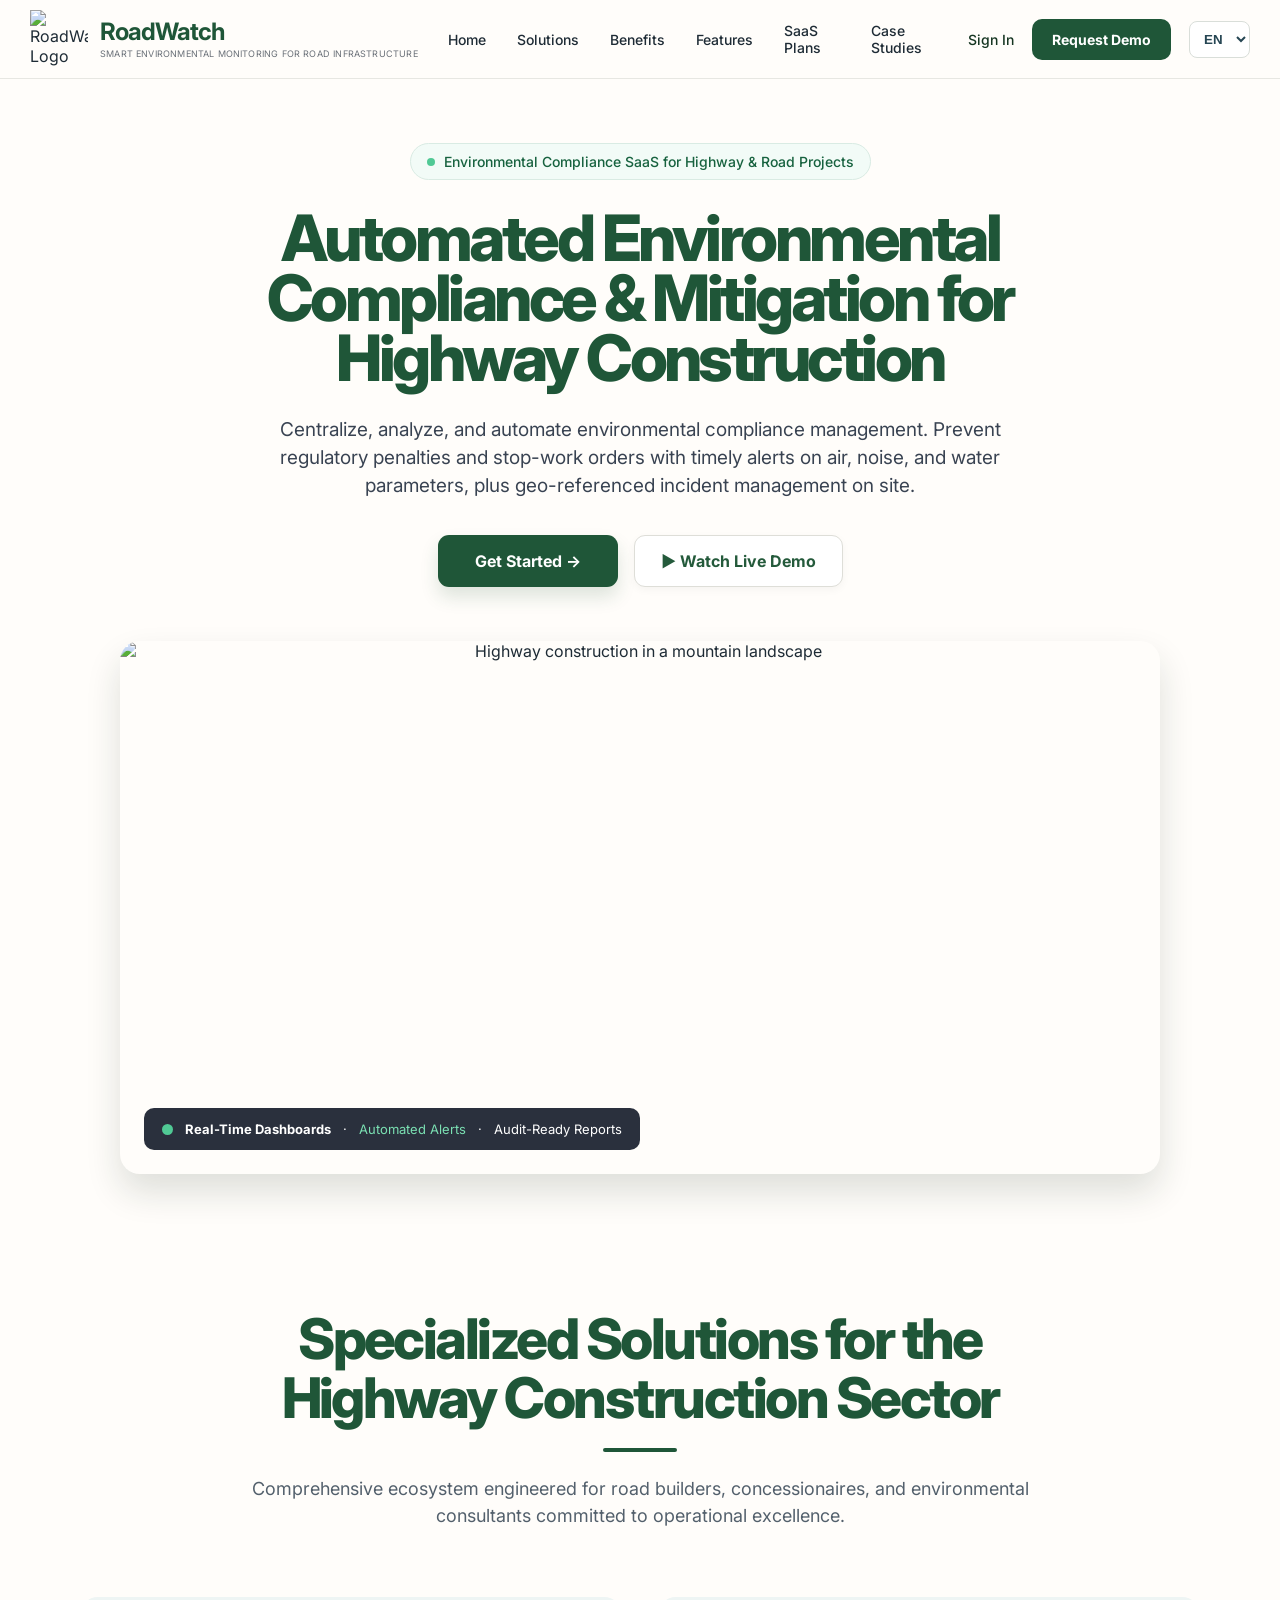
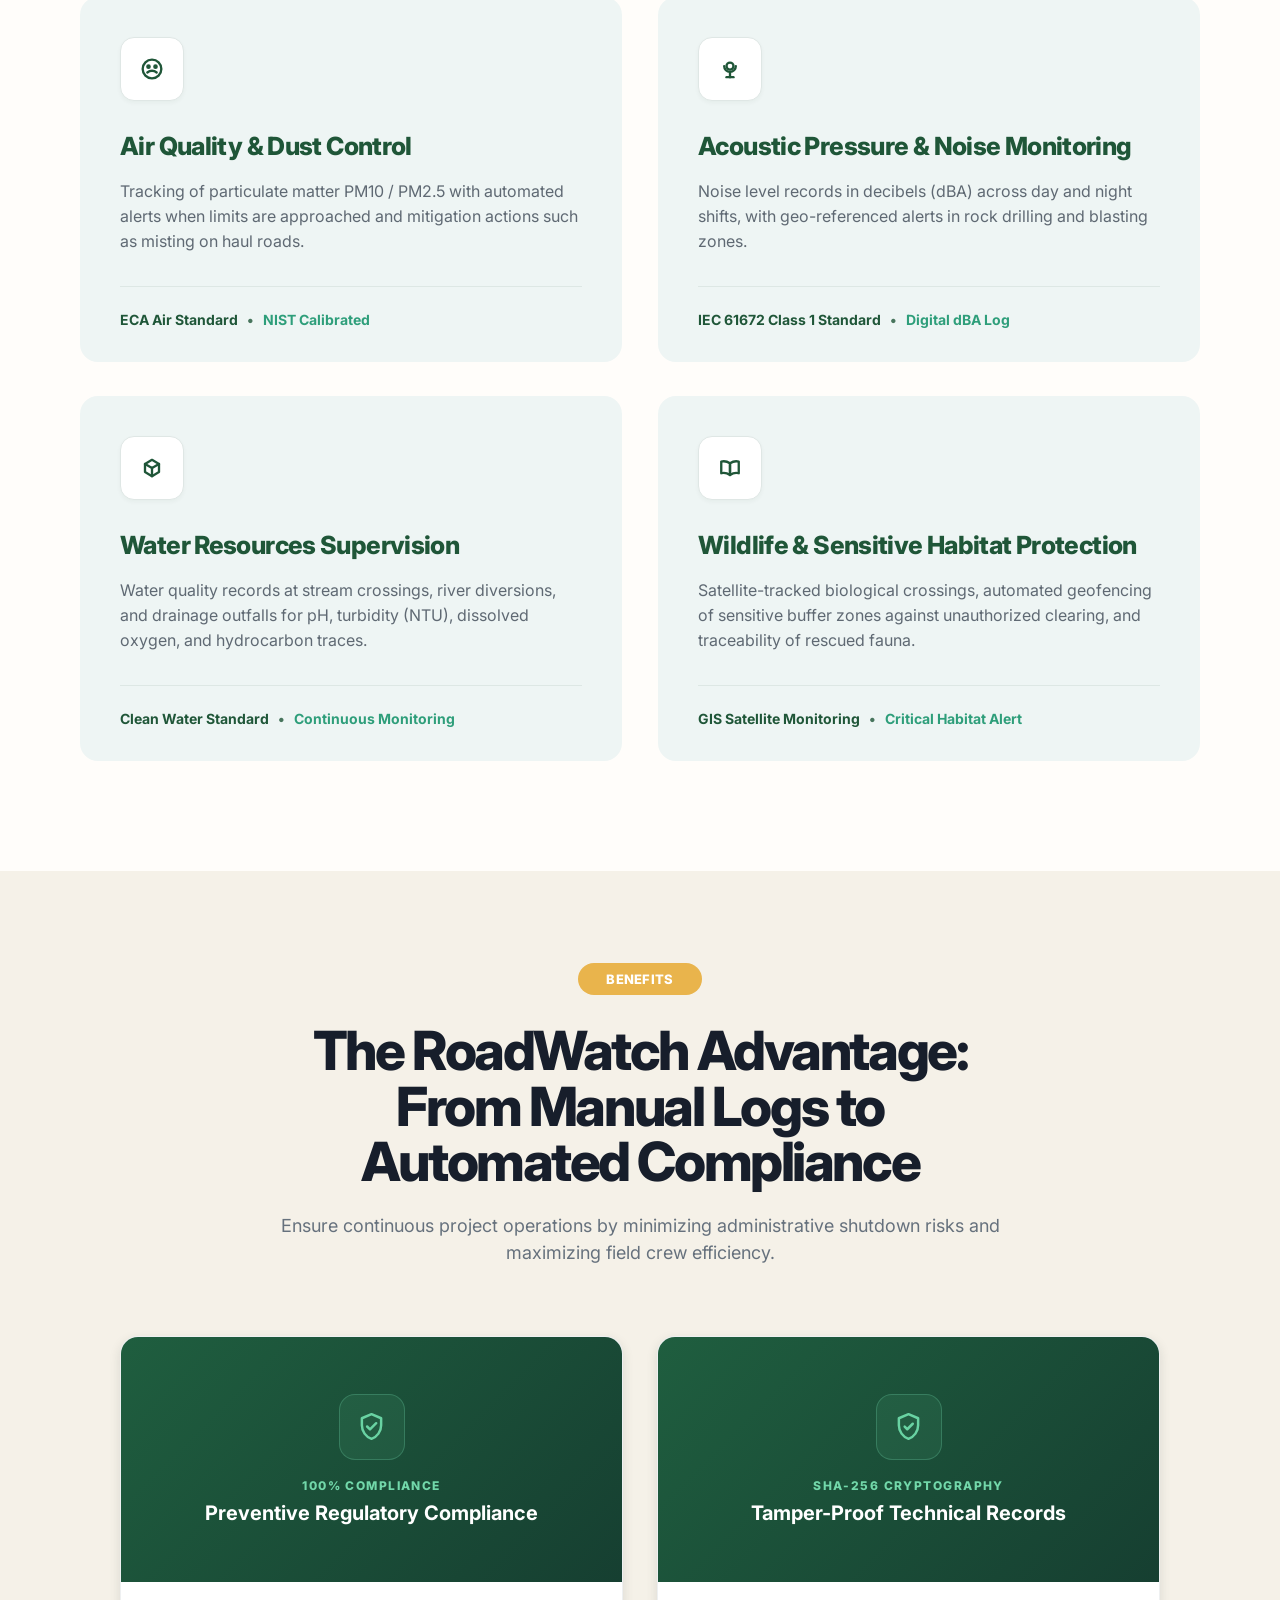
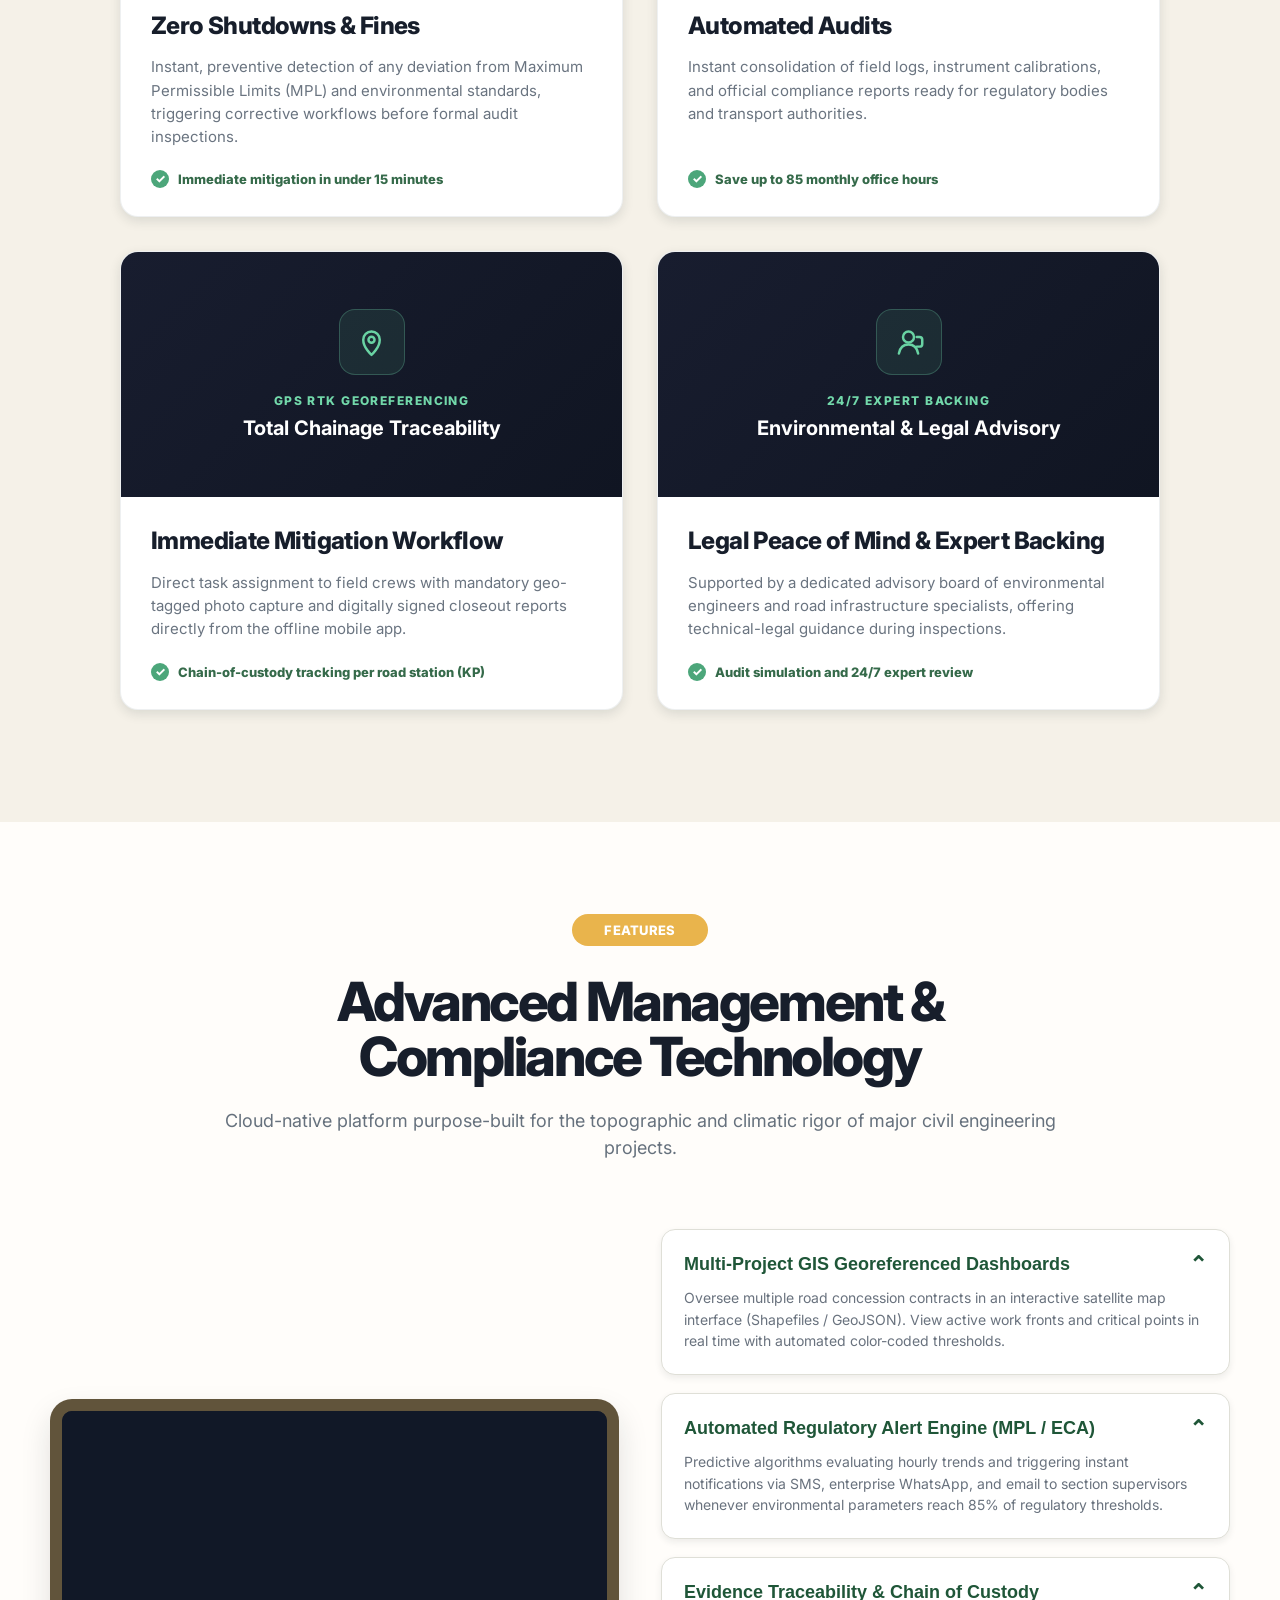
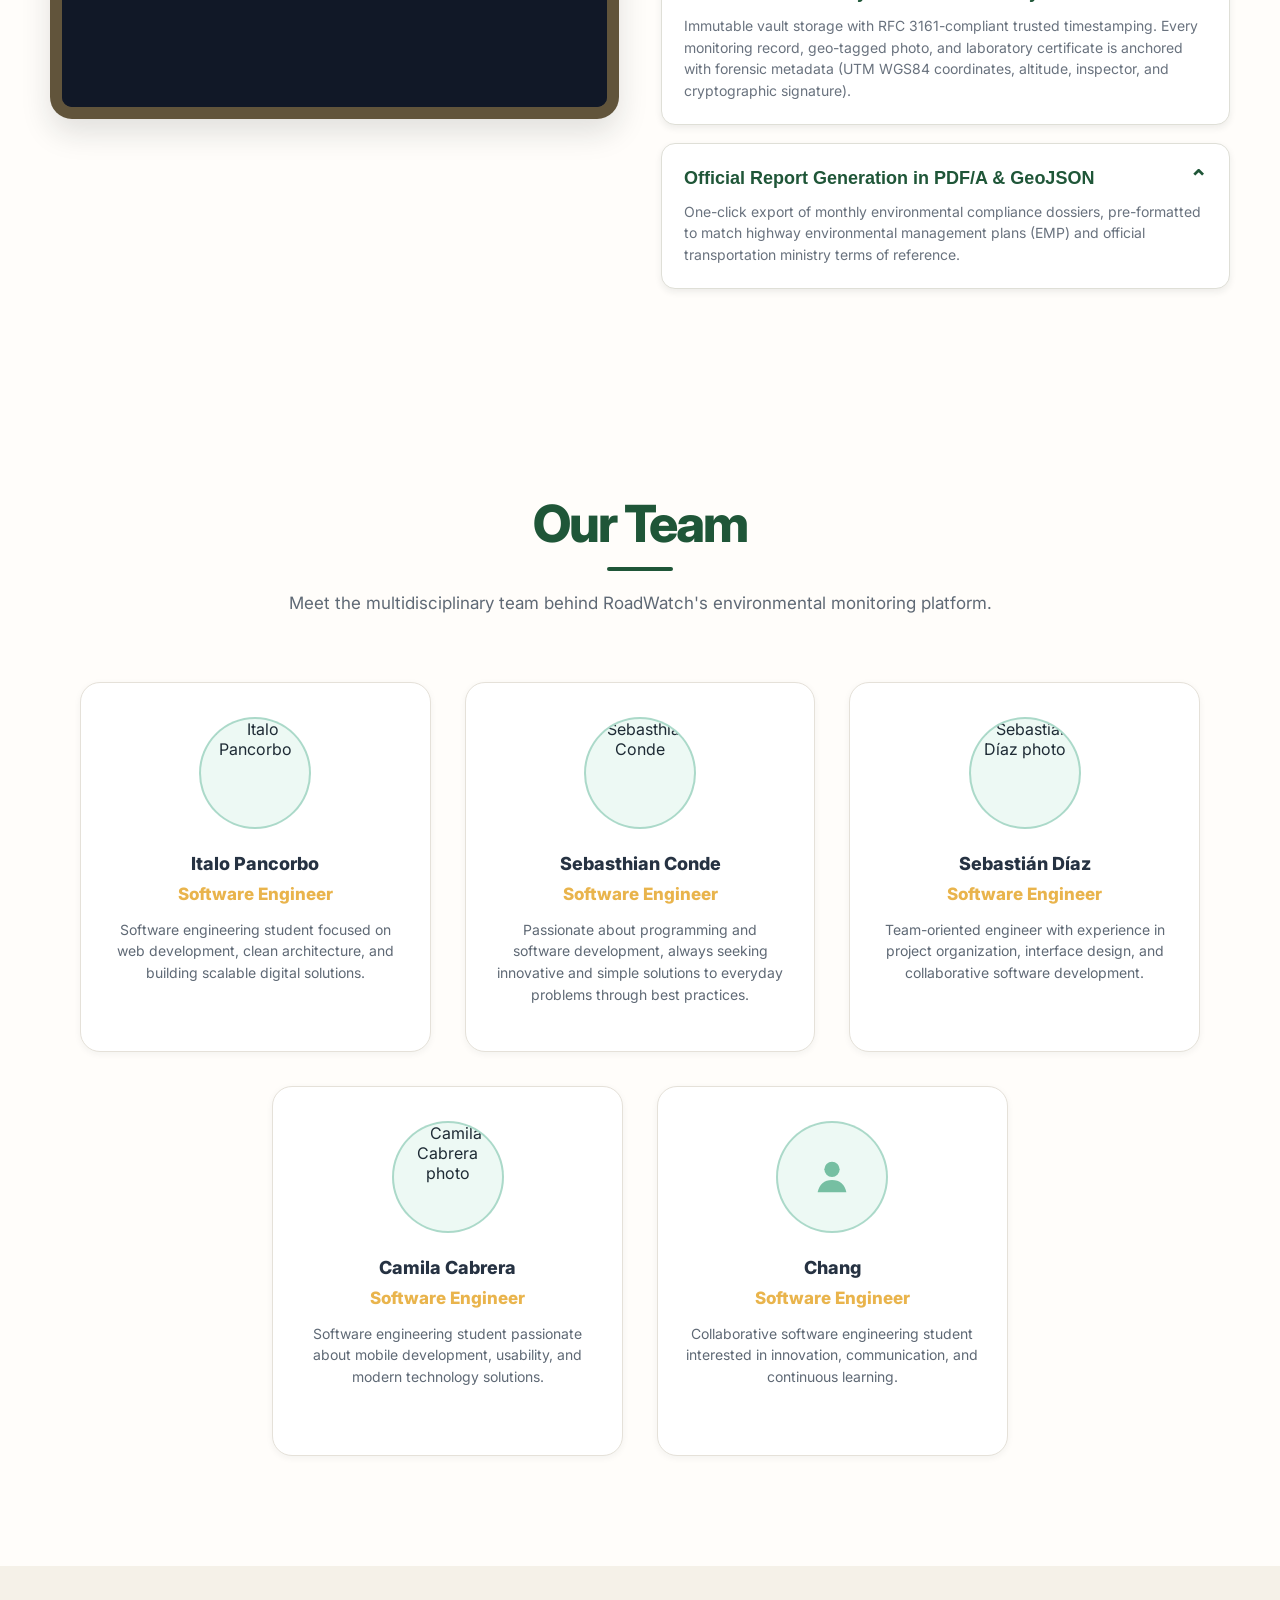
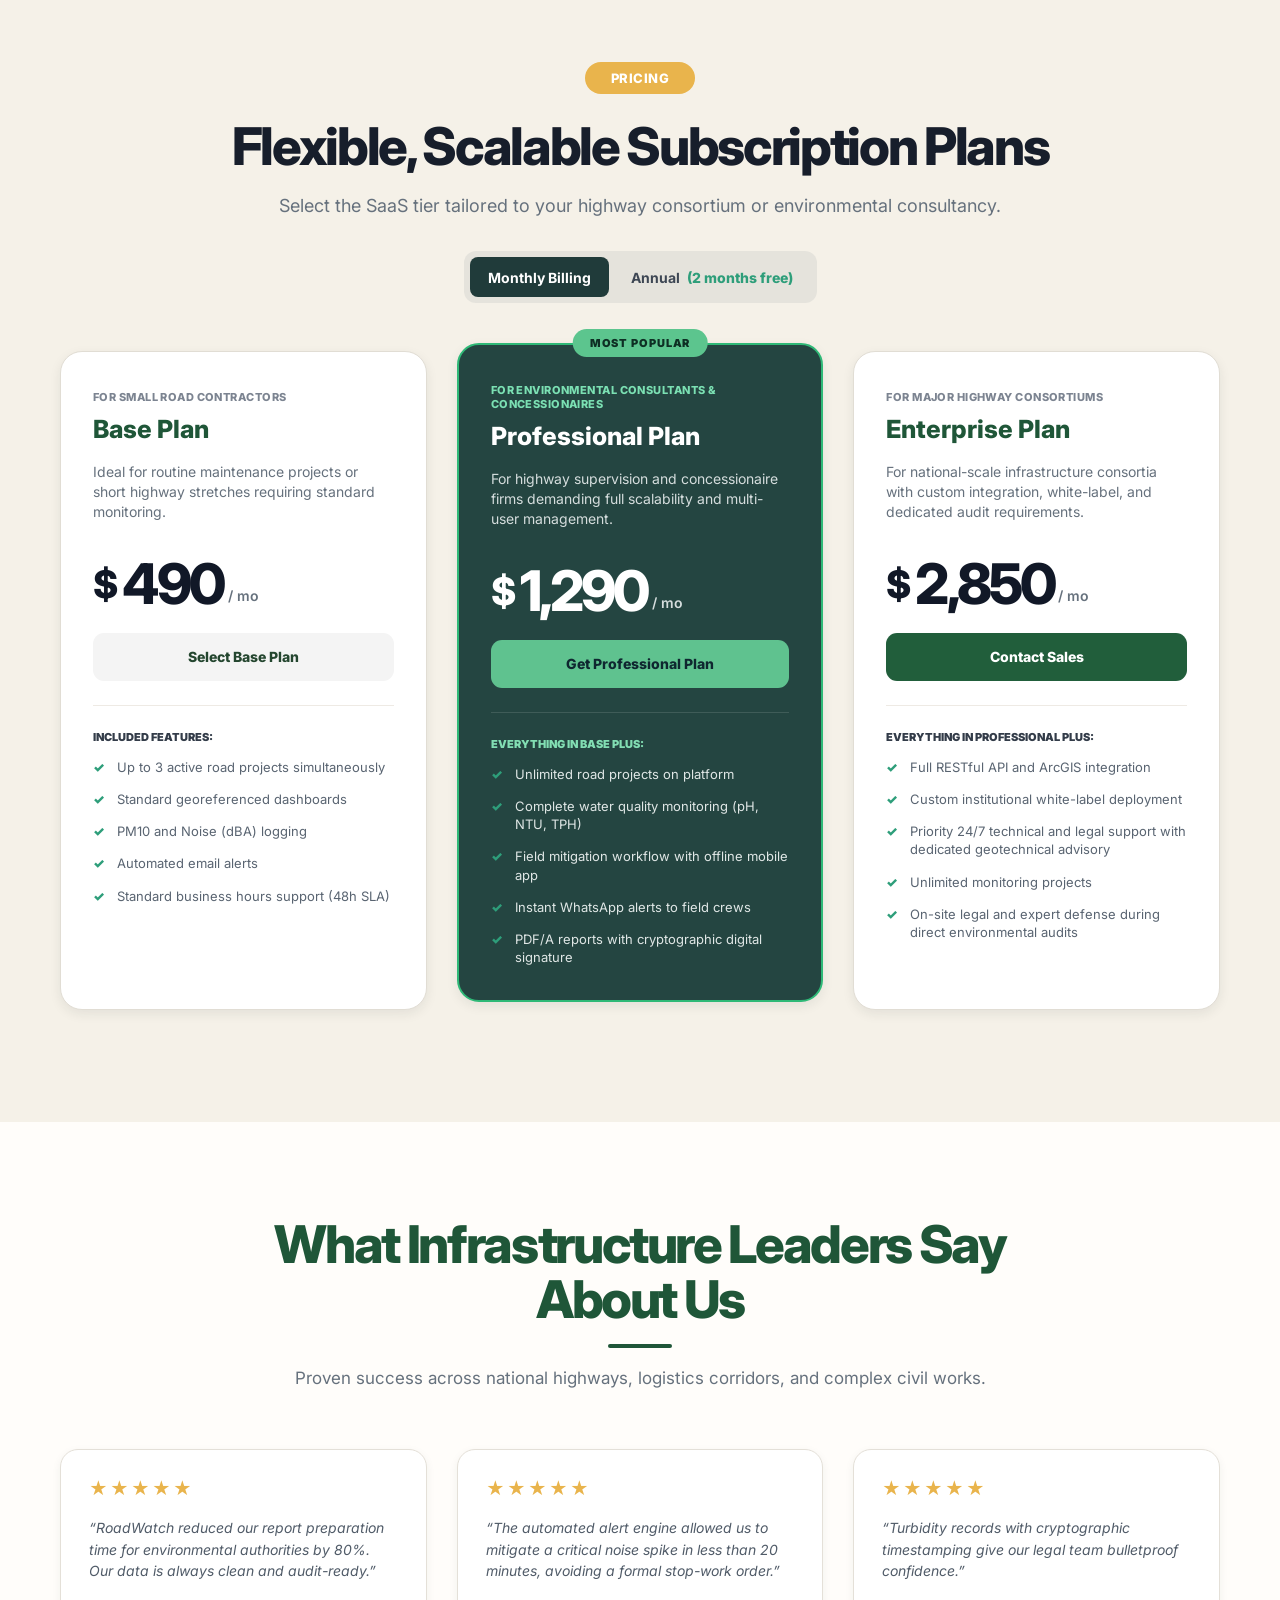
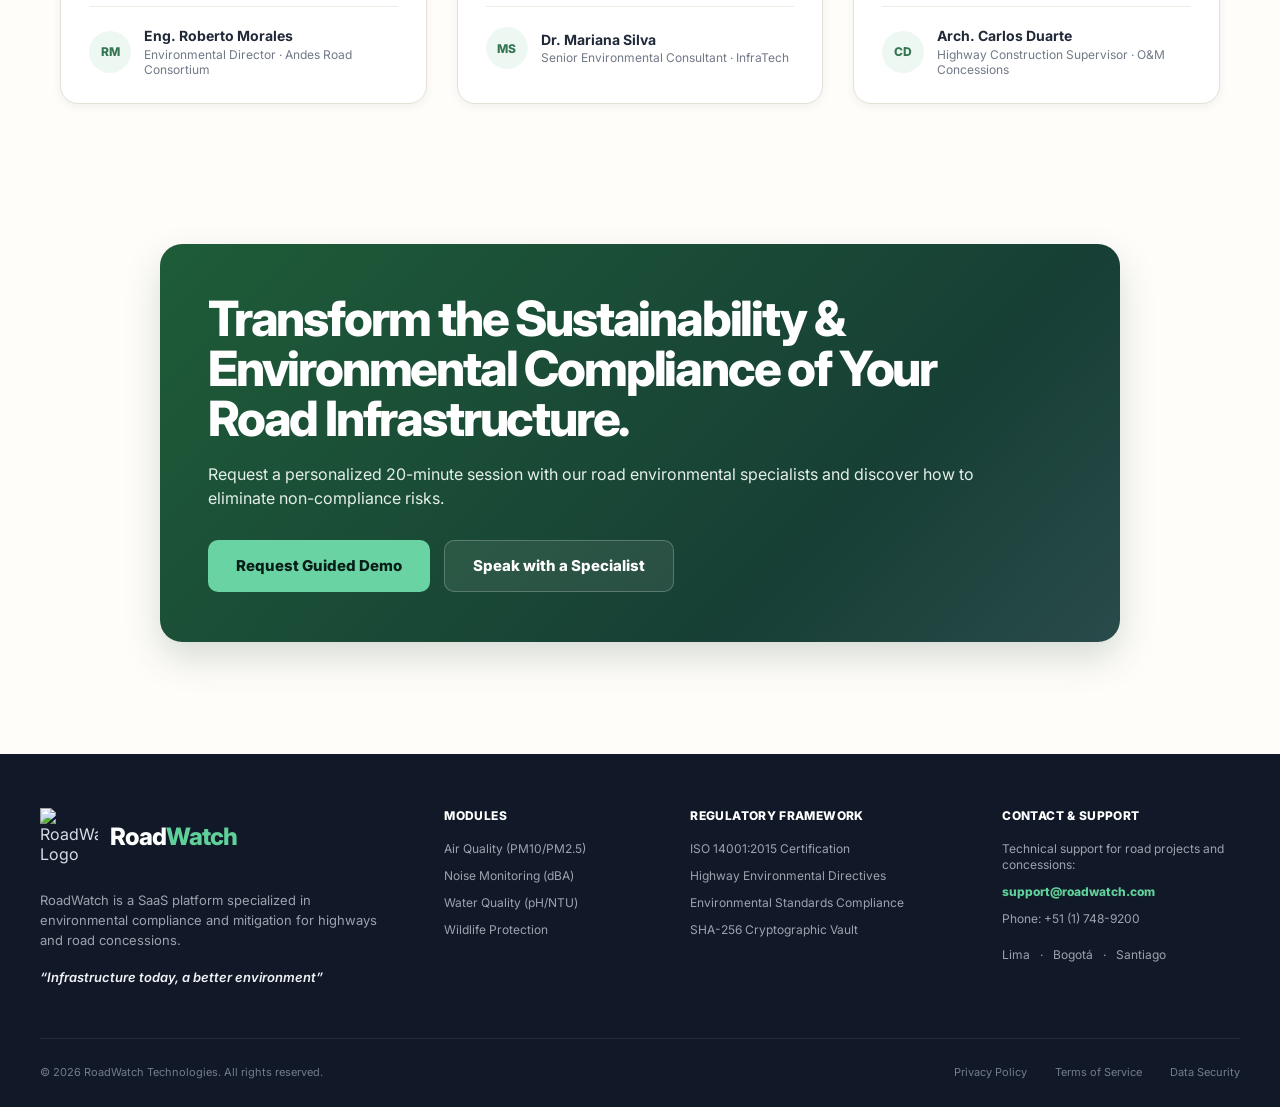
==== index.html @ ed2f5ed6 "fix: remove IoT references, fix i18n and mobile menu" ====
<!DOCTYPE html>
<html lang="en">
<head>
  <meta charset="UTF-8">
  <meta name="viewport" content="width=device-width, initial-scale=1.0">

  <meta
          name="description"
          content="RoadWatch - Automated environmental compliance and mitigation for highway construction."
  >

  <title>RoadWatch | Environmental Compliance</title>

  <link rel="preconnect" href="https://fonts.googleapis.com">
  <link rel="preconnect" href="https://fonts.gstatic.com" crossorigin>

  <link
          href="https://fonts.googleapis.com/css2?family=Inter:wght@400;500;600;700;800&display=swap"
          rel="stylesheet"
  >

  <link rel="icon" type="image/png" href="assets/images/favicon.png">
  <link rel="stylesheet" href="css/styles.css">
</head>

<body>

<!-- Header -->
<header class="site-header">
  <div class="header-inner">

    <a href="#home" class="brand" aria-label="RoadWatch home">
      <div class="brand-logo">
        <img src="assets/images/Logo.png" alt="RoadWatch Logo">
      </div>
      <div class="brand-text">
        <strong>RoadWatch</strong>
        <span>
            SMART ENVIRONMENTAL MONITORING FOR ROAD INFRASTRUCTURE
          </span>
      </div>
    </a>

    <nav
            class="main-nav"
            id="mainNav"
            aria-label="Main navigation"
    >
      <a href="#home" data-i18n="nav.home">
        Home
      </a>

      <a href="#solutions" data-i18n="nav.solutions">
        Solutions
      </a>

      <a href="#benefits" data-i18n="nav.benefits">
        Benefits
      </a>

      <a href="#features" data-i18n="nav.features">
        Features
      </a>

      <a href="#plans" data-i18n="nav.plans">
        SaaS Plans
      </a>

      <a href="#case-studies" data-i18n="nav.cases">
        Case Studies
      </a>
    </nav>

    <div class="header-actions">

      <a
              href="#contact"
              class="signin-link"
              data-i18n="nav.signin"
      >
        Sign In
      </a>

      <a
              href="#contact"
              class="demo-btn"
              data-i18n="nav.demo"
      >
        Request Demo
      </a>

      <select
              id="languageSelect"
              class="lang-select"
              aria-label="Language"
      >
        <option value="en">
          EN
        </option>

        <option value="es">
          ES
        </option>
      </select>

      <button
              class="menu-toggle"
              id="menuToggle"
              aria-label="Open menu"
              aria-expanded="false"
      >
        ☰
      </button>

    </div>
  </div>
</header>

<main>
  <!-- Hero -->
  <section class="hero" id="home">
    <div class="hero-content">

      <div class="eyebrow">
        <span class="dot"></span>

        <span data-i18n="hero.eyebrow">
        Environmental Compliance SaaS for Highway & Road Projects
      </span>
      </div>

      <h1 data-i18n="hero.title">
        Automated Environmental Compliance & Mitigation for Highway Construction
      </h1>

      <p class="hero-description" data-i18n="hero.description">
        Centralize, analyze, and automate environmental compliance management. Prevent regulatory penalties and stop-work orders with timely alerts on air, noise, and water parameters, plus geo-referenced incident management on site.
      </p>

      <div class="hero-actions">
        <a
                href="#solutions"
                class="btn btn-primary"
                data-i18n="hero.getStarted"
        >
          Get Started →
        </a>

        <a
                href="#features"
                class="btn btn-secondary"
                data-i18n="hero.watchDemo"
        >
          ▶ Watch Live Demo
        </a>
      </div>

      <figure class="hero-image">
        <img
                src="assets/images/roadwatch-hero.jpg"
                alt="Highway construction in a mountain landscape"
        >

        <figcaption class="hero-status">
          <span class="status-dot"></span>

          <strong data-i18n="hero.nodes">
            Real-Time Dashboards
          </strong>

          <span>·</span>

          <span class="accent-text" data-i18n="hero.latency">
        Automated Alerts
      </span>

          <span>·</span>

          <span data-i18n="hero.compliance">
        Audit-Ready Reports
      </span>
        </figcaption>
      </figure>

    </div>
  </section>
  <!-- Solutions -->
  <section class="solutions-section" id="solutions">
    <div class="solutions-container">

      <div class="solutions-heading">
        <h2 data-i18n="solutions.title">
          Specialized Solutions for the Highway Construction Sector
        </h2>

        <div class="heading-divider" aria-hidden="true"></div>

        <p data-i18n="solutions.subtitle">
          Comprehensive ecosystem engineered for road builders,
          concessionaires, and environmental consultants committed
          to operational excellence.
        </p>
      </div>

      <div class="solutions-grid">

        <article class="solution-card">
          <div class="solution-icon" aria-hidden="true">
            <svg viewBox="0 0 24 24">
              <circle cx="12" cy="12" r="8"></circle>
              <circle cx="9" cy="10" r="1"></circle>
              <circle cx="15" cy="10" r="1"></circle>
              <path d="M8 15c1.2-1 2.6-1.5 4-1.5s2.8.5 4 1.5"></path>
            </svg>
          </div>

          <h3 data-i18n="solutions.air.title">
            Air Quality & Dust Control
          </h3>

          <p data-i18n="solutions.air.description">
            Tracking of particulate matter PM10 / PM2.5 with automated alerts when limits are approached and mitigation actions such as misting on haul roads.
          </p>

          <div class="solution-meta">
          <span data-i18n="solutions.air.meta1">
            ECA Air Standard
          </span>

            <span class="meta-dot">•</span>

            <span class="meta-accent" data-i18n="solutions.air.meta2">
            NIST Calibrated
          </span>
          </div>
        </article>

        <article class="solution-card">
          <div class="solution-icon" aria-hidden="true">
            <svg viewBox="0 0 24 24">
              <path d="M7 9.5c0 2.8 2.2 5 5 5s5-2.2 5-5"></path>
              <path d="M9 9.5a3 3 0 0 1 6 0c0 1.7-1.3 3-3 3s-3-1.3-3-3Z"></path>
              <path d="M12 14.5V19"></path>
              <path d="M9 19h6"></path>
            </svg>
          </div>

          <h3 data-i18n="solutions.noise.title">
            Acoustic Pressure & Noise Monitoring
          </h3>

          <p data-i18n="solutions.noise.description">
            Noise level records in decibels (dBA) across day and night shifts, with geo-referenced alerts in rock drilling and blasting zones.
          </p>

          <div class="solution-meta">
          <span data-i18n="solutions.noise.meta1">
            IEC 61672 Class 1 Standard
          </span>

            <span class="meta-dot">•</span>

            <span class="meta-accent" data-i18n="solutions.noise.meta2">
            Digital dBA Log
          </span>
          </div>
        </article>

        <article class="solution-card">
          <div class="solution-icon" aria-hidden="true">
            <svg viewBox="0 0 24 24">
              <path d="M6 8.5 12 5l6 3.5v7L12 19l-6-3.5v-7Z"></path>
              <path d="M6 8.5 12 12l6-3.5"></path>
              <path d="M12 12v7"></path>
            </svg>
          </div>

          <h3 data-i18n="solutions.water.title">
            Water Resources Supervision
          </h3>

          <p data-i18n="solutions.water.description">
            Water quality records at stream crossings, river diversions, and drainage outfalls for pH, turbidity (NTU), dissolved oxygen, and hydrocarbon traces.
          </p>

          <div class="solution-meta">
          <span data-i18n="solutions.water.meta1">
            Clean Water Standard
          </span>

            <span class="meta-dot">•</span>

            <span class="meta-accent" data-i18n="solutions.water.meta2">
            Continuous Monitoring
          </span>
          </div>
        </article>

        <article class="solution-card">
          <div class="solution-icon" aria-hidden="true">
            <svg viewBox="0 0 24 24">
              <path d="M4.5 6.5c2.5-.7 5-.2 7.5 1.5v10c-2.5-1.7-5-2.2-7.5-1.5v-10Z"></path>
              <path d="M19.5 6.5c-2.5-.7-5-.2-7.5 1.5v10c2.5-1.7 5-2.2 7.5-1.5v-10Z"></path>
            </svg>
          </div>

          <h3 data-i18n="solutions.wildlife.title">
            Wildlife & Sensitive Habitat Protection
          </h3>

          <p data-i18n="solutions.wildlife.description">
            Satellite-tracked biological crossings, automated geofencing
            of sensitive buffer zones against unauthorized clearing,
            and traceability of rescued fauna.
          </p>

          <div class="solution-meta">
          <span data-i18n="solutions.wildlife.meta1">
            GIS Satellite Monitoring
          </span>

            <span class="meta-dot">•</span>

            <span class="meta-accent" data-i18n="solutions.wildlife.meta2">
            Critical Habitat Alert
          </span>
          </div>
        </article>

      </div>
    </div>
  </section>
  <!-- Benefits -->
  <section class="benefits-section" id="benefits">
    <div class="benefits-container">

      <div class="benefits-heading">
      <span class="benefits-pill" data-i18n="benefits.kicker">
        BENEFITS
      </span>

        <h2 data-i18n="benefits.title">
          The RoadWatch Advantage: From Manual Logs to Automated Compliance
        </h2>

        <p data-i18n="benefits.subtitle">
          Ensure continuous project operations by minimizing administrative
          shutdown risks and maximizing field crew efficiency.
        </p>
      </div>

      <div class="benefits-grid">
        <!-- Benefit 1 -->
        <article class="benefit-card">

          <div class="benefit-feature-panel benefit-feature-panel--green">

            <div class="feature-icon">
              <svg viewBox="0 0 24 24" aria-hidden="true">
                <path d="M12 3l7 3v5c0 4.6-2.9 8.6-7 10-4.1-1.4-7-5.4-7-10V6l7-3Z"></path>
                <path d="m8.8 12 2.1 2.1 4.5-4.5"></path>
              </svg>
            </div>

            <span
                    class="feature-kicker"
                    data-i18n="benefits.shutdowns.badge"
            >
      100% COMPLIANCE
    </span>

            <strong data-i18n="benefits.shutdowns.panelTitle">
              Preventive Regulatory Compliance
            </strong>

          </div>

          <div class="benefit-content">

            <h3 data-i18n="benefits.shutdowns.title">
              Zero Shutdowns & Fines
            </h3>

            <p data-i18n="benefits.shutdowns.description">
              Instant, preventive detection of any deviation from Maximum
              Permissible Limits (MPL) and environmental standards,
              triggering corrective workflows before formal audit inspections.
            </p>

            <div class="benefit-proof">
              <span class="check-icon">✓</span>

              <span data-i18n="benefits.shutdowns.proof">
        Immediate mitigation in under 15 minutes
      </span>
            </div>

          </div>
        </article>

        <!-- Benefit 2 -->
        <article class="benefit-card">

          <div class="benefit-feature-panel benefit-feature-panel--green">

            <div class="feature-icon">
              <svg viewBox="0 0 24 24" aria-hidden="true">
                <path d="M12 3l7 3v5c0 4.6-2.9 8.6-7 10-4.1-1.4-7-5.4-7-10V6l7-3Z"></path>
                <path d="m9.2 12.1 1.9 1.9 4-4"></path>
              </svg>
            </div>

            <span
                    class="feature-kicker"
                    data-i18n="benefits.audits.kicker"
            >
            SHA-256 CRYPTOGRAPHY
          </span>

            <strong data-i18n="benefits.audits.panelTitle">
              Tamper-Proof Technical Records
            </strong>

          </div>

          <div class="benefit-content">

            <h3 data-i18n="benefits.audits.title">
              Automated Audits
            </h3>

            <p data-i18n="benefits.audits.description">
              Instant consolidation of field logs, instrument calibrations,
              and official compliance reports ready for regulatory bodies
              and transport authorities.
            </p>

            <div class="benefit-proof">
              <span class="check-icon">✓</span>

              <span data-i18n="benefits.audits.proof">
              Save up to 85 monthly office hours
            </span>
            </div>

          </div>
        </article>

        <!-- Benefit 3 -->
        <article class="benefit-card">

          <div class="benefit-feature-panel benefit-feature-panel--navy">

            <div class="feature-icon">
              <svg viewBox="0 0 24 24" aria-hidden="true">
                <path d="M12 21s6-5.1 6-11a6 6 0 1 0-12 0c0 5.9 6 11 6 11Z"></path>
                <circle cx="12" cy="10" r="2.2"></circle>
              </svg>
            </div>

            <span
                    class="feature-kicker"
                    data-i18n="benefits.workflow.kicker"
            >
            GPS RTK GEOREFERENCING
          </span>

            <strong data-i18n="benefits.workflow.panelTitle">
              Total Chainage Traceability
            </strong>

          </div>

          <div class="benefit-content">

            <h3 data-i18n="benefits.workflow.title">
              Immediate Mitigation Workflow
            </h3>

            <p data-i18n="benefits.workflow.description">
              Direct task assignment to field crews with mandatory geo-tagged
              photo capture and digitally signed closeout reports directly
              from the offline mobile app.
            </p>

            <div class="benefit-proof">
              <span class="check-icon">✓</span>

              <span data-i18n="benefits.workflow.proof">
              Chain-of-custody tracking per road station (KP)
            </span>
            </div>

          </div>
        </article>
        <!-- Benefit 4 -->
        <article class="benefit-card">

          <div class="benefit-feature-panel benefit-feature-panel--expert">

            <div class="feature-icon">
              <svg viewBox="0 0 24 24" aria-hidden="true">
                <circle cx="12" cy="8" r="4"></circle>
                <path d="M5 20c.8-4.1 3.3-6.5 7-6.5s6.2 2.4 7 6.5"></path>
                <path d="M18 8h2a2 2 0 0 1 2 2v3a2 2 0 0 1-2 2h-2"></path>
              </svg>
            </div>

            <span
                    class="feature-kicker"
                    data-i18n="benefits.experts.badge"
            >
      24/7 EXPERT BACKING
    </span>

            <strong data-i18n="benefits.experts.panelTitle">
              Environmental & Legal Advisory
            </strong>

          </div>

          <div class="benefit-content">

            <h3 data-i18n="benefits.experts.title">
              Legal Peace of Mind & Expert Backing
            </h3>

            <p data-i18n="benefits.experts.description">
              Supported by a dedicated advisory board of environmental
              engineers and road infrastructure specialists, offering
              technical-legal guidance during inspections.
            </p>

            <div class="benefit-proof">
              <span class="check-icon">✓</span>

              <span data-i18n="benefits.experts.proof">
        Audit simulation and 24/7 expert review
      </span>
            </div>

          </div>
        </article>

      </div>
    </div>
  </section>
  <!-- Features -->
  <section class="features-section" id="features">
    <div class="features-container">

      <div class="features-heading">
      <span class="features-pill" data-i18n="features.kicker">
        FEATURES
      </span>

        <h2 data-i18n="features.title">
          Advanced Management & Compliance Technology
        </h2>

        <p data-i18n="features.subtitle">
          Cloud-native platform purpose-built for the topographic and climatic rigor of major civil engineering projects.
        </p>
      </div>

      <div class="features-layout">

        <div class="video-card">
          <div class="video-frame">

            <iframe
                    id="youtubePlayer"
                    src=""
                    title="RoadWatch YouTube video"
                    data-i18n-title="features.videoTitle"
                    loading="lazy"
                    referrerpolicy="strict-origin-when-cross-origin"
                    allow="accelerometer; autoplay; clipboard-write; encrypted-media; gyroscope; picture-in-picture; web-share"
                    allowfullscreen
            >
            </iframe>

            <div class="video-placeholder" id="videoPlaceholder">

              <div class="live-label">
                <span class="live-dot"></span>

                <span data-i18n="features.liveLabel">
        Product Demo: RoadWatch Platform
      </span>
              </div>

              <div class="play-button" aria-hidden="true">
                ▶
              </div>

              <div class="video-footer">
              <span data-i18n="features.connectivity">
        Cloud platform · Web and mobile access
      </span>

                <strong>
                  API RESTful v2.4 Active
                </strong>
              </div>

            </div>
          </div>
        </div>

        <div class="features-accordion">

          <article class="feature-accordion-item open">
            <button
                    class="feature-accordion-header"
                    type="button"
                    aria-expanded="true"
            >
            <span data-i18n="features.item1.title">
              Multi-Project GIS Georeferenced Dashboards
            </span>

              <span class="accordion-chevron">
              ⌃
            </span>
            </button>

            <div class="feature-accordion-body">
              <p data-i18n="features.item1.description">
                Oversee multiple road concession contracts in an interactive
                satellite map interface (Shapefiles / GeoJSON). View active
                work fronts and critical points in real time with automated
                color-coded thresholds.
              </p>
            </div>
          </article>

          <article class="feature-accordion-item open">
            <button
                    class="feature-accordion-header"
                    type="button"
                    aria-expanded="true"
            >
            <span data-i18n="features.item2.title">
              Automated Regulatory Alert Engine (MPL / ECA)
            </span>

              <span class="accordion-chevron">
              ⌃
            </span>
            </button>

            <div class="feature-accordion-body">
              <p data-i18n="features.item2.description">
                Predictive algorithms evaluating hourly trends and triggering
                instant notifications via SMS, enterprise WhatsApp, and email
                to section supervisors whenever environmental parameters
                reach 85% of regulatory thresholds.
              </p>
            </div>
          </article>

          <article class="feature-accordion-item open">
            <button
                    class="feature-accordion-header"
                    type="button"
                    aria-expanded="true"
            >
            <span data-i18n="features.item3.title">
              Evidence Traceability & Chain of Custody
            </span>

              <span class="accordion-chevron">
              ⌃
            </span>
            </button>

            <div class="feature-accordion-body">
              <p data-i18n="features.item3.description">
                Immutable vault storage with RFC 3161-compliant trusted timestamping. Every monitoring record, geo-tagged photo, and laboratory certificate is anchored with forensic metadata (UTM WGS84 coordinates, altitude, inspector, and cryptographic signature).
              </p>
            </div>
          </article>

          <article class="feature-accordion-item open">
            <button
                    class="feature-accordion-header"
                    type="button"
                    aria-expanded="true"
            >
            <span data-i18n="features.item4.title">
              Official Report Generation in PDF/A & GeoJSON
            </span>

              <span class="accordion-chevron">
              ⌃
            </span>
            </button>

            <div class="feature-accordion-body">
              <p data-i18n="features.item4.description">
                One-click export of monthly environmental compliance dossiers,
                pre-formatted to match highway environmental management plans
                and official transportation ministry terms of reference.
              </p>
            </div>
          </article>

        </div>
      </div>
    </div>
  </section>
  <!-- Team -->
  <section class="team-section" id="team">
    <div class="team-container">

      <div class="team-heading">
        <h2 data-i18n="team.title">
          Our Team
        </h2>

        <div class="team-divider" aria-hidden="true"></div>

        <p data-i18n="team.subtitle">
          Meet the multidisciplinary team behind RoadWatch's environmental monitoring platform.
        </p>
      </div>

      <div class="team-grid">

        <article class="team-card">
          <div class="team-avatar">
            <img src="assets/images/team/Italo.1.jpeg" alt="Italo Pancorbo">
          </div>

          <h3 data-i18n="team.member1.name">
            Italo Pancorbo
          </h3>

          <span class="team-role" data-i18n="team.member1.role">
          Software Engineer
        </span>

          <p data-i18n="team.member1.bio">
            Software engineering student focused on web development,
            clean architecture, and building scalable digital solutions.
          </p>
        </article>

        <article class="team-card">
          <div class="team-avatar">
            <img src="assets/images/team/Sebasthian.png" alt="Sebasthian Conde">
          </div>

          <h3 data-i18n="team.member2.name">
            Sebasthian Conde
          </h3>

          <span class="team-role" data-i18n="team.member2.role">
          Software Engineer
        </span>

          <p data-i18n="team.member2.bio">
            Passionate about programming and software development, always seeking innovative and simple solutions to everyday problems through best practices.
          </p>
        </article>

        <article class="team-card">
          <div class="team-avatar">
            <img src="assets/images/team/Diaz.jpg" alt="Sebastián Díaz photo">
          </div>

          <h3 data-i18n="team.member3.name">
            Sebastián Díaz
          </h3>

          <span class="team-role" data-i18n="team.member3.role">
          Software Engineer
        </span>

          <p data-i18n="team.member3.bio">
            Team-oriented engineer with experience in project organization,
            interface design, and collaborative software development.
          </p>
        </article>

        <article class="team-card">
          <div class="team-avatar">
            <img src="assets/images/team/cabrera-camila.png" alt="Camila Cabrera photo">
          </div>

          <h3 data-i18n="team.member4.name">
            Camila Cabrera
          </h3>

          <span class="team-role" data-i18n="team.member4.role">
          Software Engineer
        </span>

          <p data-i18n="team.member4.bio">
            Software engineering student passionate about mobile development,
            usability, and modern technology solutions.
          </p>
        </article>

        <article class="team-card">
          <div class="team-avatar team-avatar--placeholder" aria-hidden="true">
            <svg viewBox="0 0 24 24">
              <circle cx="12" cy="8" r="4"></circle>
              <path d="M4.5 20c.7-4.1 3.5-6.5 7.5-6.5s6.8 2.4 7.5 6.5"></path>
            </svg>
          </div>

          <h3 data-i18n="team.member5.name">
            Chang
          </h3>

          <span class="team-role" data-i18n="team.member5.role">
          Software Engineer
        </span>

          <p data-i18n="team.member5.bio">
            Collaborative software engineering student interested in innovation,
            communication, and continuous learning.
          </p>
        </article>

      </div>
    </div>
  </section>
  <!-- Pricing -->
  <section class="pricing-section" id="plans">
    <div class="pricing-container">

      <div class="pricing-heading">
      <span class="pricing-pill" data-i18n="pricing.kicker">
        PRICING
      </span>

        <h2 data-i18n="pricing.title">
          Flexible, Scalable Subscription Plans
        </h2>

        <p data-i18n="pricing.subtitle">
          Select the SaaS tier tailored to your highway consortium
          or environmental consultancy.
        </p>
      </div>

      <div class="billing-toggle">
        <button
                class="billing-btn active"
                type="button"
                data-billing="monthly"
                data-i18n="pricing.monthly"
        >
          Monthly Billing
        </button>

        <button
                class="billing-btn"
                type="button"
                data-billing="annual"
        >
        <span data-i18n="pricing.annual">
          Annual
        </span>

          <span class="billing-free" data-i18n="pricing.free">
          2 months free
        </span>
        </button>
      </div>

      <div class="pricing-grid">

        <!-- Base Plan -->
        <article class="pricing-card">

        <span class="plan-audience" data-i18n="pricing.base.audience">
          FOR SMALL ROAD CONTRACTORS
        </span>

          <h3 data-i18n="pricing.base.name">
            Base Plan
          </h3>

          <p class="plan-description" data-i18n="pricing.base.description">
            Ideal for routine maintenance projects or short highway
            stretches requiring standard monitoring.
          </p>

          <div class="plan-price">
            <span class="currency">$</span>

            <span
                    class="price-value"
                    data-monthly="490"
                    data-annual="408"
            >
            490
          </span>

            <span class="price-period" data-i18n="pricing.perMonth">
            / mo
          </span>
          </div>

          <a
                  href="#contact"
                  class="plan-btn plan-btn--light"
                  data-i18n="pricing.base.cta"
          >
            Select Base Plan
          </a>

          <div class="plan-divider"></div>

          <span class="features-label" data-i18n="pricing.included">
          INCLUDED FEATURES:
        </span>

          <ul class="plan-features">
            <li data-i18n="pricing.base.f1">
              Up to 3 active road projects simultaneously
            </li>

            <li data-i18n="pricing.base.f2">
              Standard georeferenced dashboards
            </li>

            <li data-i18n="pricing.base.f3">
              PM10 and Noise (dBA) logging
            </li>

            <li data-i18n="pricing.base.f4">
              Automated email alerts
            </li>

            <li data-i18n="pricing.base.f5">
              Standard business hours support (48h SLA)
            </li>
          </ul>

        </article>

        <!-- Professional Plan -->
        <article class="pricing-card pricing-card--featured">

        <span class="popular-badge" data-i18n="pricing.popular">
          MOST POPULAR
        </span>

          <span class="plan-audience" data-i18n="pricing.pro.audience">
          FOR ENVIRONMENTAL CONSULTANTS & CONCESSIONAIRES
        </span>

          <h3 data-i18n="pricing.pro.name">
            Professional Plan
          </h3>

          <p class="plan-description" data-i18n="pricing.pro.description">
            For highway supervision and concessionaire firms demanding
            full scalability and multi-user management.
          </p>

          <div class="plan-price">
            <span class="currency">$</span>

            <span
                    class="price-value"
                    data-monthly="1290"
                    data-annual="1075"
            >
            1,290
          </span>

            <span class="price-period" data-i18n="pricing.perMonth">
            / mo
          </span>
          </div>

          <a
                  href="#contact"
                  class="plan-btn plan-btn--featured"
                  data-i18n="pricing.pro.cta"
          >
            Get Professional Plan
          </a>

          <div class="plan-divider plan-divider--dark"></div>

          <span class="features-label" data-i18n="pricing.basePlus">
          EVERYTHING IN BASE PLUS:
        </span>

          <ul class="plan-features">
            <li data-i18n="pricing.pro.f1">
              Unlimited road projects on platform
            </li>

            <li data-i18n="pricing.pro.f2">
              Complete water quality monitoring (pH, NTU, TPH)
            </li>

            <li data-i18n="pricing.pro.f3">
              Field mitigation workflow with offline mobile app
            </li>

            <li data-i18n="pricing.pro.f4">
              Instant WhatsApp alerts to field crews
            </li>

            <li data-i18n="pricing.pro.f5">
              PDF/A reports with cryptographic digital signature
            </li>
          </ul>

        </article>

        <!-- Enterprise Plan -->
        <article class="pricing-card">

        <span class="plan-audience" data-i18n="pricing.enterprise.audience">
          FOR MAJOR HIGHWAY CONSORTIUMS
        </span>

          <h3 data-i18n="pricing.enterprise.name">
            Enterprise Plan
          </h3>

          <p class="plan-description" data-i18n="pricing.enterprise.description">
            For national-scale infrastructure consortia with custom
            integration, white-label, and dedicated audit requirements.
          </p>

          <div class="plan-price">
            <span class="currency">$</span>

            <span
                    class="price-value"
                    data-monthly="2850"
                    data-annual="2375"
            >
            2,850
          </span>

            <span class="price-period" data-i18n="pricing.perMonth">
            / mo
          </span>
          </div>

          <a
                  href="#contact"
                  class="plan-btn plan-btn--dark"
                  data-i18n="pricing.enterprise.cta"
          >
            Contact Sales
          </a>

          <div class="plan-divider"></div>

          <span class="features-label" data-i18n="pricing.proPlus">
          EVERYTHING IN PROFESSIONAL PLUS:
        </span>

          <ul class="plan-features">
            <li data-i18n="pricing.enterprise.f1">
              Full RESTful API and ArcGIS integration
            </li>

            <li data-i18n="pricing.enterprise.f2">
              Custom institutional white-label deployment
            </li>

            <li data-i18n="pricing.enterprise.f3">
              Priority 24/7 technical and legal support
            </li>

            <li data-i18n="pricing.enterprise.f4">
              Unlimited monitoring projects
            </li>

            <li data-i18n="pricing.enterprise.f5">
              On-site expert support during environmental audits
            </li>
          </ul>

        </article>

      </div>
    </div>
  </section>
  <!-- Testimonials -->
  <section class="testimonials-section" id="case-studies">
    <div class="testimonials-container">

      <div class="testimonials-heading">
        <h2 data-i18n="testimonials.title">
          What Infrastructure Leaders Say About Us
        </h2>

        <div class="testimonials-divider" aria-hidden="true"></div>

        <p data-i18n="testimonials.subtitle">
          Proven success across national highways, logistics corridors,
          and complex civil works.
        </p>
      </div>

      <div class="testimonials-grid">

        <!-- Testimonial 1 -->
        <article class="testimonial-card">
          <div class="testimonial-stars" aria-label="5 stars">
            ★★★★★
          </div>

          <blockquote data-i18n="testimonials.card1.quote">
            “RoadWatch reduced our report preparation time for environmental
            authorities by 80%. Our data is always clean and audit-ready.”
          </blockquote>

          <div class="testimonial-separator"></div>

          <div class="testimonial-author">
            <div class="testimonial-avatar">
              RM
            </div>

            <div>
              <strong data-i18n="testimonials.card1.name">
                Eng. Roberto Morales
              </strong>

              <span data-i18n="testimonials.card1.role">
              Environmental Director · Andes Road Consortium
            </span>
            </div>
          </div>
        </article>

        <!-- Testimonial 2 -->
        <article class="testimonial-card">
          <div class="testimonial-stars" aria-label="5 stars">
            ★★★★★
          </div>

          <blockquote data-i18n="testimonials.card2.quote">
            “The automated alert engine allowed us to mitigate a critical
            noise spike in less than 20 minutes, avoiding a formal
            stop-work order.”
          </blockquote>

          <div class="testimonial-separator"></div>

          <div class="testimonial-author">
            <div class="testimonial-avatar">
              MS
            </div>

            <div>
              <strong data-i18n="testimonials.card2.name">
                Dr. Mariana Silva
              </strong>

              <span data-i18n="testimonials.card2.role">
              Senior Environmental Consultant · InfraTech
            </span>
            </div>
          </div>
        </article>

        <!-- Testimonial 3 -->
        <article class="testimonial-card">
          <div class="testimonial-stars" aria-label="5 stars">
            ★★★★★
          </div>

          <blockquote data-i18n="testimonials.card3.quote">
            “Turbidity records with cryptographic timestamping give our legal team bulletproof confidence.”
          </blockquote>

          <div class="testimonial-separator"></div>

          <div class="testimonial-author">
            <div class="testimonial-avatar">
              CD
            </div>

            <div>
              <strong data-i18n="testimonials.card3.name">
                Arch. Carlos Duarte
              </strong>

              <span data-i18n="testimonials.card3.role">
              Highway Construction Supervisor · O&amp;M Concessions
            </span>
            </div>
          </div>
        </article>

      </div>

      <!-- CTA -->
      <div class="final-cta" id="contact">

        <h3 data-i18n="cta.title">
          Transform the Sustainability & Environmental Compliance
          of Your Road Infrastructure.
        </h3>

        <p data-i18n="cta.description">
          Request a personalized 20-minute session with our road environmental specialists and discover how to eliminate non-compliance risks.
        </p>

        <div class="final-cta-actions">

          <a
                  href="mailto:contact@roadwatch.com"
                  class="final-cta-btn final-cta-btn--primary"
                  data-i18n="cta.primary"
          >
            Request Guided Demo
          </a>

          <a
                  href="mailto:contact@roadwatch.com"
                  class="final-cta-btn final-cta-btn--secondary"
                  data-i18n="cta.secondary"
          >
            Speak with a Specialist
          </a>

        </div>
      </div>

    </div>
  </section>

</main>

<!-- Footer -->
<footer class="site-footer">
  <div class="footer-container">

    <div class="footer-top">

      <div class="footer-brand">
        <div class="footer-brand-row">
          <div class="brand-logo">
            <img src="assets/images/Logo.png" alt="RoadWatch Logo">
          </div>

          <div class="footer-brand-name">
            Road<span>Watch</span>
          </div>
        </div>

        <p data-i18n="footer.description">
          RoadWatch is a SaaS platform specialized in environmental compliance and mitigation for highways and road concessions.
        </p>

        <em data-i18n="footer.tagline">
          “Infrastructure today, a better environment”
        </em>
      </div>

      <div class="footer-column">
        <h4 data-i18n="footer.modules.title">
          MODULES
        </h4>

        <a href="#solutions" data-i18n="footer.modules.air">
          Air Quality (PM10/PM2.5)
        </a>

        <a href="#solutions" data-i18n="footer.modules.noise">
          Noise Monitoring (dBA)
        </a>

        <a href="#solutions" data-i18n="footer.modules.water">
          Water Quality (pH/NTU)
        </a>

        <a href="#solutions" data-i18n="footer.modules.wildlife">
          Wildlife Protection
        </a>
      </div>

      <div class="footer-column">
        <h4 data-i18n="footer.framework.title">
          REGULATORY FRAMEWORK
        </h4>

        <span data-i18n="footer.framework.iso">
          ISO 14001:2015 Certification
        </span>

        <span data-i18n="footer.framework.highway">
          Highway Environmental Directives
        </span>

        <span data-i18n="footer.framework.standards">
          Environmental Standards Compliance
        </span>

        <span data-i18n="footer.framework.sha">
          SHA-256 Cryptographic Vault
        </span>
      </div>

      <div class="footer-column footer-contact">
        <h4 data-i18n="footer.contact.title">
          CONTACT & SUPPORT
        </h4>

        <p data-i18n="footer.contact.text">
          Technical support for road projects and concessions:
        </p>

        <a
                href="mailto:support@roadwatch.com"
                class="footer-email"
        >
          support@roadwatch.com
        </a>

        <span data-i18n="footer.contact.phone">
          Phone: +51 (1) 748-9200
        </span>

        <div class="footer-cities">
          <span>Lima</span>
          <span>·</span>
          <span>Bogotá</span>
          <span>·</span>
          <span>Santiago</span>
        </div>
      </div>

    </div>

    <div class="footer-bottom">

      <span data-i18n="footer.copyright">
        © 2026 RoadWatch Technologies. All rights reserved.
      </span>

      <div class="footer-legal">

        <a
                href="./legal/privacy-policy.html"
                data-i18n="footer.privacy"
        >
          Privacy Policy
        </a>

        <a
                href="./legal/terms-of-service.html"
                data-i18n="footer.terms"
        >
          Terms of Service
        </a>

        <a
                href="./legal/data-security.html"
                data-i18n="footer.security"
        >
          Data Security
        </a>

      </div>

    </div>

  </div>
</footer>

<script src="js/main.js"></script>
</body>
</html>
---- css/styles.css ----
:root {
  --green: #2E9E7A;
  --dark-green: #1F5638;
  --navy: #264653;
  --cream: #F5F1E8;
  --gold: #E9B44C;
  --red: #C0392B;
  --white: #FFFFFF;
  --text: #1E2B35;
  --muted: #56616B;
  --border: #E7E7E2;
}
* {
  box-sizing: border-box;
}

html {
  scroll-behavior: smooth;
}

@media (prefers-reduced-motion: reduce) {
  html {
    scroll-behavior: auto;
  }
}

body {
  margin: 0;
  font-family: "Inter", Arial, sans-serif;
  color: var(--text);
  background: #fffdfa;
}

a {
  color: inherit;
  text-decoration: none;
}

img {
  display: block;
  max-width: 100%;
}

/* HEADER */
.site-header {
  position: relative;
  z-index: 100;
  width: 100%;
  background: #fffdfa;
  border-bottom: 1px solid var(--border);
}

.header-inner {
  width: min(100% - 48px, 1220px);
  min-height: 78px;
  margin: 0 auto;
  display: grid;
  grid-template-columns: auto 1fr auto;
  align-items: center;
  gap: 30px;
}
.benefit-feature-panel--expert {
  background: linear-gradient(135deg, #181d2f 0%, #101522 100%);
}
.brand {
  display: flex;
  align-items: center;
  gap: 12px;
}

.brand-logo {
  width: 58px;
  height: 58px;
  display: flex;
  align-items: center;
  justify-content: center;
  background: transparent;
  border-radius: 0;
  overflow: visible;
  flex-shrink: 0;
}

.brand-logo img {
  width: 100%;
  height: 100%;
  object-fit: contain;
  display: block;
}
.brand-text {
  display: flex;
  flex-direction: column;
  line-height: 1.1;
}

.brand-text strong {
  font-size: 24px;
  letter-spacing: -0.04em;
  color: var(--dark-green);
}

.brand-text span {
  margin-top: 4px;
  font-size: 9px;
  color: #6A7078;
  letter-spacing: .02em;
}

.main-nav {
  display: flex;
  justify-content: center;
  align-items: center;
  gap: 31px;
}

.main-nav a {
  font-size: 14px;
  font-weight: 500;
}

.main-nav a:hover {
  color: var(--green);
}

.header-actions {
  display: flex;
  align-items: center;
  gap: 18px;
}

.signin-link {
  font-size: 14px;
  font-weight: 500;
  color: #153521;
}

.demo-btn {
  background: var(--dark-green);
  color: white;
  padding: 12px 20px;
  border-radius: 10px;
  font-size: 14px;
  font-weight: 700;
}

.lang-select {
  border: 1px solid #d9ded9;
  border-radius: 8px;
  padding: 9px 10px;
  background: white;
  font-weight: 700;
  color: var(--navy);
}

.menu-toggle {
  display: none;
  border: 0;
  background: transparent;
  font-size: 25px;
  color: var(--navy);
}

/* HERO */
.hero {
  padding: 64px 20px 40px;
}

.hero-content {
  width: min(100%, 1040px);
  margin: 0 auto;
  text-align: center;
}

.eyebrow {
  width: fit-content;
  margin: 0 auto 28px;
  display: inline-flex;
  align-items: center;
  gap: 9px;
  border: 1px solid #d9ebe3;
  background: #f2fbf7;
  color: #17623f;
  border-radius: 999px;
  padding: 9px 16px;
  font-size: 14px;
  font-weight: 500;
}

.dot {
  width: 8px;
  height: 8px;
  border-radius: 50%;
  background: #50C995;
}

.hero h1 {
  max-width: 790px;
  margin: 0 auto;
  color: var(--dark-green);
  font-size: clamp(44px, 5vw, 64px);
  line-height: 0.94;
  letter-spacing: -0.055em;
  font-weight: 800;
}

.hero-description {
  max-width: 800px;
  margin: 28px auto 0;
  font-size: 19px;
  line-height: 1.45;
  color: #394352;
}

.hero-actions {
  margin-top: 36px;
  display: flex;
  justify-content: center;
  gap: 16px;
  flex-wrap: wrap;
}

.btn {
  min-width: 180px;
  min-height: 52px;
  display: inline-flex;
  align-items: center;
  justify-content: center;
  gap: 12px;
  padding: 0 26px;
  border-radius: 11px;
  font-size: 16px;
  font-weight: 700;
}

.btn-primary {
  background: var(--dark-green);
  color: white;
  box-shadow: 0 10px 18px rgba(31, 86, 56, .15);
}

.btn-secondary {
  background: white;
  color: #245a3b;
  border: 1px solid #deded8;
  box-shadow: 0 3px 8px rgba(0,0,0,.04);
}

.hero-image {
  position: relative;
  margin: 54px auto 0;
  border-radius: 20px;
  overflow: hidden;
  box-shadow: 0 18px 35px rgba(22, 43, 31, .14);
}

.hero-image img {
  width: 100%;
  height: auto;
  aspect-ratio: 1.95 / 1;
  object-fit: cover;
}

.hero-status {
  position: absolute;
  left: 24px;
  bottom: 24px;
  display: flex;
  align-items: center;
  gap: 12px;
  padding: 13px 18px;
  border-radius: 10px;
  background: rgba(21, 28, 42, .91);
  color: white;
  font-size: 13px;
  backdrop-filter: blur(6px);
}

.status-dot {
  width: 11px;
  height: 11px;
  border-radius: 50%;
  background: #50C995;
}

.accent-text {
  color: #7be0b3;
}

/* RESPONSIVE */
@media (max-width: 1050px) {
  .header-inner {
    grid-template-columns: auto 1fr auto;
  }

  .main-nav {
    display: none;
    position: absolute;
    top: 78px;
    left: 0;
    right: 0;
    padding: 18px 24px 24px;
    background: #fffdfa;
    border-bottom: 1px solid var(--border);
    flex-direction: column;
    align-items: flex-start;
  }

  .main-nav.open {
    display: flex;
  }

  .menu-toggle {
    display: block;
  }
}

@media (max-width: 720px) {
  .header-inner {
    width: min(100% - 28px, 1220px);
  }

  .brand-text span {
    display: none;
  }

  .brand-text strong {
    font-size: 20px;
  }

  .signin-link,
  .demo-btn {
    display: none;
  }

  .hero {
    padding-top: 46px;
  }

  .hero h1 {
    font-size: clamp(38px, 12vw, 54px);
  }

  .hero-description {
    font-size: 16px;
  }

  .hero-actions {
    flex-direction: column;
  }

  .btn {
    width: 100%;
  }

  .hero-status {
    left: 12px;
    right: 12px;
    bottom: 12px;
    justify-content: center;
    flex-wrap: wrap;
    font-size: 11px;
  }
}


/* SOLUTIONS */
.solutions-section {
  padding: 96px 20px 110px;
  background: #fffdfa;
}

.solutions-container {
  width: min(100%, 1120px);
  margin: 0 auto;
}

.solutions-heading {
  max-width: 860px;
  margin: 0 auto 68px;
  text-align: center;
}

.solutions-heading h2 {
  max-width: 720px;
  margin: 0 auto;
  color: var(--dark-green);
  font-size: clamp(38px, 4.4vw, 56px);
  line-height: 1.04;
  letter-spacing: -0.045em;
  font-weight: 800;
}

.heading-divider {
  width: 74px;
  height: 4px;
  margin: 21px auto 23px;
  border-radius: 999px;
  background: var(--dark-green);
}

.solutions-heading p {
  margin: 0 auto;
  max-width: 820px;
  color: #53606c;
  font-size: 18px;
  line-height: 1.5;
}

.solutions-grid {
  display: grid;
  grid-template-columns: repeat(2, minmax(0, 1fr));
  gap: 34px 36px;
}

.solution-card {
  min-height: 365px;
  padding: 40px 40px 34px;
  display: flex;
  flex-direction: column;
  border-radius: 18px;
  background: #eef5f4;
}

.solution-icon {
  width: 64px;
  height: 64px;
  margin-bottom: 30px;
  display: grid;
  place-items: center;
  border-radius: 14px;
  background: white;
  border: 1px solid #dfe7e5;
  box-shadow: 0 2px 4px rgba(20, 50, 35, .04);
}

.solution-icon svg {
  width: 28px;
  height: 28px;
  fill: none;
  stroke: var(--dark-green);
  stroke-width: 2;
  stroke-linecap: round;
  stroke-linejoin: round;
}

.solution-card h3 {
  margin: 0;
  color: var(--dark-green);
  font-size: 25px;
  line-height: 1.2;
  letter-spacing: -0.025em;
  font-weight: 800;
}

.solution-card > p {
  margin: 18px 0 0;
  color: #5f6973;
  font-size: 16px;
  line-height: 1.55;
}

.solution-meta {
  margin-top: auto;
  padding-top: 24px;
  border-top: 1px solid #dde7e4;
  display: flex;
  align-items: center;
  flex-wrap: wrap;
  gap: 9px;
  color: var(--dark-green);
  font-size: 14px;
  font-weight: 700;
}

.meta-dot {
  opacity: .8;
}

.meta-accent {
  color: var(--green);
}

@media (max-width: 850px) {
  .solutions-grid {
    grid-template-columns: 1fr;
  }

  .solution-card {
    min-height: 320px;
  }
}

@media (max-width: 600px) {
  .solutions-section {
    padding: 72px 16px 80px;
  }

  .solutions-heading {
    margin-bottom: 45px;
  }

  .solutions-heading h2 {
    font-size: 37px;
  }

  .solutions-heading p {
    font-size: 16px;
  }

  .solution-card {
    padding: 30px 25px 28px;
  }

  .solution-card h3 {
    font-size: 22px;
  }

  .solution-card > p {
    font-size: 15px;
  }
}


/* BENEFITS */
.benefits-section {
  padding: 92px 20px 112px;
  background: var(--cream);
}

.benefits-container {
  width: min(100%, 1040px);
  margin: 0 auto;
}

.benefits-heading {
  max-width: 820px;
  margin: 0 auto 70px;
  text-align: center;
}

.benefits-pill {
  display: inline-flex;
  align-items: center;
  justify-content: center;
  min-width: 124px;
  padding: 8px 20px;
  margin-bottom: 28px;
  border-radius: 999px;
  background: var(--gold);
  color: white;
  font-size: 13px;
  font-weight: 800;
  letter-spacing: .02em;
}

.benefits-heading h2 {
  margin: 0 auto;
  max-width: 760px;
  color: #171e2b;
  font-size: clamp(38px, 4.4vw, 54px);
  line-height: 1.03;
  letter-spacing: -0.045em;
  font-weight: 800;
}

.benefits-heading p {
  margin: 22px auto 0;
  max-width: 780px;
  color: #66717d;
  font-size: 18px;
  line-height: 1.5;
}

.benefits-grid {
  display: grid;
  grid-template-columns: repeat(2, minmax(0, 1fr));
  gap: 34px;
}

.benefit-card {
  overflow: hidden;
  display: flex;
  flex-direction: column;
  border-radius: 18px;
  background: white;
  box-shadow: 0 4px 12px rgba(28, 45, 38, .12);
  border: 1px solid rgba(38, 70, 83, .08);
}

.benefit-media {
  position: relative;
  height: 245px;
  overflow: hidden;
}

.benefit-media img {
  width: 100%;
  height: 100%;
  object-fit: cover;
}

.media-badge {
  position: absolute;
  top: 18px;
  right: 18px;
  padding: 7px 12px;
  border-radius: 6px;
  background: #2f8f66;
  color: white;
  font-size: 13px;
  font-weight: 800;
}

.media-badge--light {
  top: auto;
  right: auto;
  left: 16px;
  bottom: 14px;
  background: rgba(255,255,255,.92);
  color: #283142;
}

.benefit-feature-panel {
  min-height: 245px;
  padding: 40px 28px;
  display: flex;
  flex-direction: column;
  align-items: center;
  justify-content: center;
  text-align: center;
  color: white;
}

.benefit-feature-panel--green {
  background: linear-gradient(135deg, #1f5e3f 0%, #163f31 100%);
}

.benefit-feature-panel--navy {
  background: linear-gradient(135deg, #181d2f 0%, #101522 100%);
}

.feature-icon {
  width: 66px;
  height: 66px;
  margin-bottom: 18px;
  display: grid;
  place-items: center;
  border-radius: 16px;
  border: 1px solid rgba(122, 224, 179, .25);
  background: rgba(85, 175, 134, .13);
}

.feature-icon svg {
  width: 33px;
  height: 33px;
  fill: none;
  stroke: #69d3a3;
  stroke-width: 1.8;
  stroke-linecap: round;
  stroke-linejoin: round;
}

.feature-kicker {
  margin-bottom: 8px;
  color: #72d8aa;
  font-size: 12px;
  font-weight: 800;
  letter-spacing: .12em;
}

.benefit-feature-panel strong {
  font-size: 20px;
  line-height: 1.2;
}

.benefit-content {
  padding: 30px 30px 28px;
  display: flex;
  flex: 1;
  flex-direction: column;
}

.benefit-content h3 {
  margin: 0;
  color: #171e2b;
  font-size: 24px;
  line-height: 1.15;
  letter-spacing: -0.025em;
  font-weight: 800;
}

.benefit-content p {
  margin: 16px 0 0;
  color: #6a7480;
  font-size: 15px;
  line-height: 1.55;
}

.benefit-proof {
  margin-top: auto;
  padding-top: 22px;
  display: flex;
  align-items: center;
  gap: 9px;
  color: #356a4a;
  font-size: 13px;
  font-weight: 800;
}

.check-icon {
  width: 18px;
  height: 18px;
  display: inline-grid;
  place-items: center;
  border-radius: 50%;
  background: #4ca67a;
  color: white;
  font-size: 12px;
  line-height: 1;
}

@media (max-width: 850px) {
  .benefits-grid {
    grid-template-columns: 1fr;
  }
}

@media (max-width: 600px) {
  .benefits-section {
    padding: 70px 16px 84px;
  }

  .benefits-heading {
    margin-bottom: 48px;
  }

  .benefits-heading h2 {
    font-size: 36px;
  }

  .benefits-heading p {
    font-size: 16px;
  }

  .benefit-media,
  .benefit-feature-panel {
    min-height: 220px;
    height: 220px;
  }

  .benefit-content {
    padding: 26px 23px;
  }

  .benefit-content h3 {
    font-size: 22px;
  }
}


/* FEATURES */
.features-section {
  padding: 92px 20px 112px;
  background: #fffdfa;
}

.features-container {
  width: min(100%, 1180px);
  margin: 0 auto;
}

.features-heading {
  max-width: 860px;
  margin: 0 auto 68px;
  text-align: center;
}

.features-pill {
  display: inline-flex;
  align-items: center;
  justify-content: center;
  min-width: 136px;
  padding: 8px 22px;
  margin-bottom: 28px;
  border-radius: 999px;
  background: var(--gold);
  color: white;
  font-size: 13px;
  font-weight: 800;
  letter-spacing: .02em;
}

.features-heading h2 {
  max-width: 760px;
  margin: 0 auto;
  color: #171e2b;
  font-size: clamp(38px, 4.4vw, 54px);
  line-height: 1.03;
  letter-spacing: -0.045em;
  font-weight: 800;
}

.features-heading p {
  max-width: 840px;
  margin: 22px auto 0;
  color: #66717d;
  font-size: 18px;
  line-height: 1.5;
}

.features-layout {
  display: grid;
  grid-template-columns: 1fr 1fr;
  gap: 42px;
  align-items: center;
}

.video-card {
  align-self: center;
  width: 100%;
}

.video-frame {
  position: relative;
  aspect-ratio: 16 / 9;
  overflow: hidden;
  border: 12px solid rgba(233, 180, 76, .35);
  border-radius: 22px;
  background: #182033;
  box-shadow: 0 14px 30px rgba(22, 33, 31, .13);
}

.video-frame iframe {
  position: absolute;
  inset: 0;
  width: 100%;
  height: 100%;
  border: 0;
  display: none;
  background: #111827;
}

.video-frame.has-video iframe {
  display: block;
}

.video-frame.has-video .video-placeholder {
  display: none;
}

.video-placeholder {
  position: absolute;
  inset: 0;
  display: flex;
  align-items: center;
  justify-content: center;
  background:
          linear-gradient(rgba(20, 28, 40, .30), rgba(20, 28, 40, .30)),
          url("../assets/images/roadwatch-hero.jpg") center / cover no-repeat;
}

.live-label {
  position: absolute;
  left: 18px;
  top: 18px;
  display: inline-flex;
  align-items: center;
  gap: 8px;
  padding: 8px 12px;
  border-radius: 7px;
  background: rgba(20, 25, 35, .9);
  color: white;
  font-size: 12px;
  font-weight: 600;
}

.live-dot {
  width: 9px;
  height: 9px;
  border-radius: 50%;
  background: #dc4b43;
}

.play-button {
  width: 86px;
  height: 62px;
  display: grid;
  place-items: center;
  padding-left: 5px;
  border-radius: 18px;
  background: #d83c2f;
  color: white;
  font-size: 28px;
  box-shadow: 0 10px 22px rgba(0, 0, 0, .22);
}

.video-footer {
  position: absolute;
  left: 0;
  right: 0;
  bottom: 0;
  min-height: 46px;
  padding: 0 15px;
  display: flex;
  align-items: center;
  justify-content: space-between;
  gap: 14px;
  background: rgba(24, 31, 48, .95);
  color: #dbe0e7;
  font-size: 11px;
}

.video-footer strong {
  color: #69d3a3;
  letter-spacing: .04em;
}


.features-accordion {
  display: grid;
  gap: 18px;
}

.feature-accordion-item {
  border: 1px solid #dfdfd7;
  border-radius: 14px;
  background: white;
  box-shadow: 0 3px 7px rgba(24, 43, 35, .08);
  overflow: hidden;
}

.feature-accordion-header {
  width: 100%;
  padding: 24px 22px 11px;
  display: flex;
  justify-content: space-between;
  gap: 20px;
  border: 0;
  background: transparent;
  color: var(--dark-green);
  text-align: left;
  font-size: 18px;
  font-weight: 800;
  cursor: pointer;
}

.accordion-chevron {
  flex: 0 0 auto;
  font-size: 22px;
  line-height: 1;
  transform: rotate(0deg);
  transition: transform .2s ease;
}

.feature-accordion-item:not(.open) .accordion-chevron {
  transform: rotate(180deg);
}

.feature-accordion-body {
  padding: 0 22px 22px;
}

.feature-accordion-body p {
  margin: 0;
  color: #69727e;
  font-size: 14px;
  line-height: 1.55;
}

.feature-accordion-item:not(.open) .feature-accordion-body {
  display: none;
}

@media (max-width: 950px) {
  .features-layout {
    grid-template-columns: 1fr;
  }
}

@media (max-width: 600px) {
  .features-section {
    padding: 72px 16px 86px;
  }

  .features-heading {
    margin-bottom: 48px;
  }

  .features-heading h2 {
    font-size: 36px;
  }

  .features-heading p {
    font-size: 16px;
  }

  .video-frame {
    border-width: 8px;
  }

  .live-label {
    max-width: calc(100% - 24px);
    left: 12px;
    top: 12px;
    font-size: 10px;
  }

  .video-footer {
    flex-direction: column;
    align-items: flex-start;
    justify-content: center;
    padding: 8px 12px;
    font-size: 10px;
  }

  .youtube-input-row {
    grid-template-columns: 1fr;
  }

  .feature-accordion-header {
    font-size: 17px;
    padding: 20px 18px 10px;
  }

  .feature-accordion-body {
    padding: 0 18px 20px;
  }
}


/* Final alignment adjustment for the Features section */
@media (min-width: 951px) {
  .features-layout {
    align-items: center;
  }

  .video-card {
    align-self: center;
    display: flex;
    justify-content: center;
  }

  .video-frame {
    width: 100%;
    max-width: 575px;
    margin-inline: auto;
  }
}


/* TEAM */
.team-section {
  padding: 96px 20px 110px;
  background: #fffdfa;
}

.team-container {
  width: min(100%, 1120px);
  margin: 0 auto;
}

.team-heading {
  max-width: 860px;
  margin: 0 auto 66px;
  text-align: center;
}

.team-heading h2 {
  margin: 0;
  color: var(--dark-green);
  font-size: clamp(38px, 4vw, 52px);
  line-height: 1.05;
  letter-spacing: -0.04em;
  font-weight: 800;
}

.team-divider {
  width: 66px;
  height: 4px;
  margin: 16px auto 20px;
  border-radius: 999px;
  background: var(--dark-green);
}

.team-heading p {
  margin: 0 auto;
  max-width: 760px;
  color: #5f6975;
  font-size: 17px;
  line-height: 1.5;
}

.team-grid {
  display: flex;
  flex-wrap: wrap;
  justify-content: center;
  gap: 34px;
  align-items: stretch;
}

.team-card {
  flex: 0 1 calc((100% - 68px) / 3);
  min-height: 370px;
  padding: 34px 28px 32px;
  display: flex;
  flex-direction: column;
  align-items: center;
  text-align: center;
  border: 1px solid #e5e1d9;
  border-radius: 20px;
  background: white;
  box-shadow: 0 2px 7px rgba(27, 44, 37, .05);
}

.team-avatar {
  width: 112px;
  height: 112px;
  margin-bottom: 24px;
  overflow: hidden;
  border-radius: 50%;
  border: 2px solid rgba(46, 158, 122, .35);
  background: #edf9f4;
}

.team-avatar img {
  width: 100%;
  height: 100%;
  object-fit: cover;
}

.team-avatar--placeholder {
  display: grid;
  place-items: center;
}

.team-avatar--placeholder svg {
  width: 46px;
  height: 46px;
  fill: #76bfa2;
}

.team-card h3 {
  margin: 0 0 8px;
  color: #263242;
  font-size: 18px;
  line-height: 1.25;
  font-weight: 800;
}

.team-role {
  margin-bottom: 15px;
  color: var(--gold);
  font-size: 17px;
  font-weight: 800;
}

.team-card p {
  margin: 0;
  color: #5f6975;
  font-size: 14px;
  line-height: 1.55;
}

@media (max-width: 900px) {
  .team-card {
    flex-basis: calc((100% - 34px) / 2);
  }
}

@media (max-width: 600px) {
  .team-section {
    padding: 72px 16px 84px;
  }

  .team-heading {
    margin-bottom: 46px;
  }

  .team-heading p {
    font-size: 16px;
  }

  .team-card {
    flex-basis: 100%;
    min-height: auto;
  }
}


/* PRICING */
.pricing-section {
  padding: 96px 20px 112px;
  background: var(--cream);
}

.pricing-container {
  width: min(100%, 1160px);
  margin: 0 auto;
}

.pricing-heading {
  max-width: 850px;
  margin: 0 auto 32px;
  text-align: center;
}

.pricing-pill {
  display: inline-flex;
  align-items: center;
  justify-content: center;
  min-width: 110px;
  padding: 8px 20px;
  margin-bottom: 26px;
  border-radius: 999px;
  background: var(--gold);
  color: #fff;
  font-size: 13px;
  font-weight: 800;
  letter-spacing: .04em;
}

.pricing-heading h2 {
  margin: 0;
  color: #171e2b;
  font-size: clamp(38px, 4.2vw, 52px);
  line-height: 1.04;
  letter-spacing: -0.045em;
  font-weight: 800;
}

.pricing-heading p {
  margin: 18px auto 0;
  color: #66717d;
  font-size: 18px;
  line-height: 1.5;
}

.billing-toggle {
  width: fit-content;
  margin: 0 auto 48px;
  padding: 6px;
  display: flex;
  gap: 4px;
  border-radius: 12px;
  background: rgba(38, 70, 83, .08);
}

.billing-btn {
  min-height: 40px;
  padding: 0 18px;
  border: 0;
  border-radius: 8px;
  background: transparent;
  color: #3d4653;
  font: inherit;
  font-size: 14px;
  font-weight: 700;
  cursor: pointer;
}

.billing-btn.active {
  background: #203b3a;
  color: white;
}

.billing-free {
  margin-left: 4px;
  color: var(--green);
  font-weight: 800;
}

.billing-btn.active .billing-free {
  color: #83e0b6;
}

.pricing-grid {
  display: grid;
  grid-template-columns: repeat(3, minmax(0, 1fr));
  gap: 30px;
  align-items: stretch;
}

.pricing-card {
  position: relative;
  min-height: 650px;
  padding: 38px 32px 34px;
  display: flex;
  flex-direction: column;
  border: 1px solid #e1ddd4;
  border-radius: 22px;
  background: white;
  box-shadow: 0 4px 12px rgba(24, 43, 35, .08);
}

.pricing-card--featured {
  border: 2px solid #2fb977;
  background: #244541;
  color: white;
  transform: translateY(-8px);
}

.popular-badge {
  position: absolute;
  top: -16px;
  left: 50%;
  transform: translateX(-50%);
  padding: 7px 17px;
  border-radius: 999px;
  background: #5cc58e;
  color: #0e2f24;
  font-size: 11px;
  font-weight: 900;
  letter-spacing: .08em;
  white-space: nowrap;
}

.plan-audience {
  display: block;
  margin-bottom: 12px;
  color: #7c8491;
  font-size: 11px;
  font-weight: 800;
  letter-spacing: .04em;
}

.pricing-card--featured .plan-audience {
  color: #7be0b3;
}

.pricing-card h3 {
  margin: 0;
  color: var(--dark-green);
  font-size: 25px;
  line-height: 1.1;
  font-weight: 800;
}

.pricing-card--featured h3 {
  color: white;
}

.plan-description {
  min-height: 78px;
  margin: 18px 0 0;
  color: #66717d;
  font-size: 14px;
  line-height: 1.45;
}

.pricing-card--featured .plan-description {
  color: #d5dddd;
}

.plan-price {
  margin: 18px 0 22px;
  display: flex;
  align-items: flex-end;
  gap: 4px;
  color: #111827;
}

.pricing-card--featured .plan-price {
  color: white;
}

.currency {
  align-self: center;
  font-size: 38px;
  line-height: 1;
  font-weight: 800;
}

.price-value {
  font-size: 56px;
  line-height: .95;
  letter-spacing: -0.05em;
  font-weight: 800;
}

.price-period {
  padding-bottom: 7px;
  color: #66717d;
  font-size: 14px;
  font-weight: 600;
}

.pricing-card--featured .price-period {
  color: #d5dddd;
}

.plan-btn {
  min-height: 48px;
  display: inline-flex;
  align-items: center;
  justify-content: center;
  border-radius: 11px;
  font-size: 14px;
  font-weight: 800;
}

.plan-btn--light {
  background: #f4f4f4;
  color: #24462f;
}

.plan-btn--featured {
  background: #5fc28f;
  color: #0f2730;
}

.plan-btn--dark {
  background: #215e3b;
  color: white;
}

.plan-divider {
  height: 1px;
  margin: 24px 0;
  background: #eeeae4;
}

.plan-divider--dark {
  background: rgba(255,255,255,.12);
}

.features-label {
  margin-bottom: 14px;
  color: #333c49;
  font-size: 11px;
  font-weight: 900;
}

.pricing-card--featured .features-label {
  color: #82deb3;
}

.plan-features {
  margin: 0;
  padding: 0;
  list-style: none;
  display: grid;
  gap: 14px;
}

.plan-features li {
  position: relative;
  padding-left: 24px;
  color: #596471;
  font-size: 13px;
  line-height: 1.4;
}

.plan-features li::before {
  content: "✓";
  position: absolute;
  left: 0;
  top: 0;
  color: var(--green);
  font-weight: 900;
}

.pricing-card--featured .plan-features li {
  color: #e0e7e6;
}

@media (max-width: 980px) {
  .pricing-grid {
    grid-template-columns: 1fr;
    max-width: 620px;
    margin: 0 auto;
  }

  .pricing-card,
  .pricing-card--featured {
    min-height: auto;
    transform: none;
  }
}

@media (max-width: 600px) {
  .pricing-section {
    padding: 72px 16px 86px;
  }

  .pricing-heading h2 {
    font-size: 36px;
  }

  .pricing-heading p {
    font-size: 16px;
  }

  .billing-toggle {
    width: 100%;
    justify-content: center;
  }

  .billing-btn {
    flex: 1;
    padding-inline: 10px;
  }

  .pricing-card {
    padding: 32px 24px;
  }

  .price-value {
    font-size: 48px;
  }
}


/* TESTIMONIALS + FINAL CTA */
.testimonials-section {
  padding: 96px 20px 112px;
  background: #fffdfa;
}

.testimonials-container {
  width: min(100%, 1160px);
  margin: 0 auto;
}

.testimonials-heading {
  max-width: 860px;
  margin: 0 auto 58px;
  text-align: center;
}

.testimonials-heading h2 {
  margin: 0;
  color: var(--dark-green);
  font-size: clamp(38px, 4.2vw, 52px);
  line-height: 1.05;
  letter-spacing: -0.045em;
  font-weight: 800;
}

.testimonials-divider {
  width: 64px;
  height: 4px;
  margin: 16px auto 18px;
  border-radius: 999px;
  background: var(--dark-green);
}

.testimonials-heading p {
  margin: 0;
  color: #66717d;
  font-size: 17px;
  line-height: 1.5;
}

.testimonials-grid {
  display: grid;
  grid-template-columns: repeat(3, minmax(0, 1fr));
  gap: 30px;
}

.testimonial-card {
  padding: 28px 28px 26px;
  border: 1px solid #e4e0d8;
  border-radius: 18px;
  background: white;
  box-shadow: 0 3px 10px rgba(24, 43, 35, .06);
}

.testimonial-stars {
  margin-bottom: 18px;
  color: var(--gold);
  font-size: 18px;
  letter-spacing: 2px;
}

.testimonial-card blockquote {
  margin: 0;
  color: #505b68;
  font-size: 14px;
  line-height: 1.55;
  font-style: italic;
}

.testimonial-separator {
  height: 1px;
  margin: 24px 0 20px;
  background: #efebe5;
}

.testimonial-author {
  display: flex;
  align-items: center;
  gap: 13px;
}

.testimonial-avatar {
  width: 42px;
  height: 42px;
  flex: 0 0 42px;
  display: grid;
  place-items: center;
  border-radius: 50%;
  background: #eef8f3;
  color: #357552;
  font-size: 12px;
  font-weight: 800;
}

.testimonial-author div:last-child {
  display: flex;
  flex-direction: column;
}

.testimonial-author strong {
  color: #202938;
  font-size: 14px;
  line-height: 1.25;
}

.testimonial-author span {
  margin-top: 2px;
  color: #717987;
  font-size: 12px;
  line-height: 1.25;
}

.final-cta {
  width: min(100%, 960px);
  margin: 140px auto 0;
  padding: 50px 48px;
  border-radius: 22px;
  background: linear-gradient(135deg, #1e5c38 0%, #173f35 70%, #294b4b 100%);
  box-shadow: 0 16px 36px rgba(25, 67, 48, .18);
}

.final-cta h3 {
  max-width: 760px;
  margin: 0;
  color: white;
  font-size: clamp(34px, 3.8vw, 49px);
  line-height: 1.03;
  letter-spacing: -0.045em;
  font-weight: 800;
}

.final-cta p {
  max-width: 820px;
  margin: 18px 0 0;
  color: #e5efea;
  font-size: 16px;
  line-height: 1.5;
}

.final-cta-actions {
  margin-top: 30px;
  display: flex;
  gap: 14px;
  flex-wrap: wrap;
}

.final-cta-btn {
  min-height: 52px;
  padding: 0 28px;
  display: inline-flex;
  align-items: center;
  justify-content: center;
  border-radius: 10px;
  font-size: 15px;
  font-weight: 800;
}

.final-cta-btn--primary {
  background: #69d3a3;
  color: #071d17;
}

.final-cta-btn--secondary {
  border: 1px solid rgba(255,255,255,.22);
  background: rgba(255,255,255,.08);
  color: white;
}

@media (max-width: 900px) {
  .testimonials-grid {
    grid-template-columns: 1fr;
  }

  .final-cta {
    margin-top: 90px;
  }
}

@media (max-width: 600px) {
  .testimonials-section {
    padding: 72px 16px 86px;
  }

  .testimonials-heading {
    margin-bottom: 44px;
  }

  .testimonials-heading p {
    font-size: 16px;
  }

  .final-cta {
    padding: 38px 24px;
  }

  .final-cta-actions {
    flex-direction: column;
  }

  .final-cta-btn {
    width: 100%;
  }
}


/* FOOTER */
.site-footer {
  background: #111827;
  color: #d7dce5;
  padding: 54px 22px 28px;
}

.footer-container {
  width: min(100%, 1200px);
  margin: 0 auto;
}

.footer-top {
  display: grid;
  grid-template-columns: 1.35fr .75fr 1fr .9fr;
  gap: 48px;
  align-items: start;
}

.footer-brand-row {
  display: flex;
  align-items: center;
  gap: 12px;
}

.footer-logo {
  width: 42px;
  height: 42px;
  display: grid;
  place-items: center;
  border-radius: 9px;
  background: #ffffff;
  color: #2E9E7A;
  font-size: 12px;
  font-weight: 900;
}

.footer-brand-name {
  font-size: 24px;
  font-weight: 800;
  color: #ffffff;
  letter-spacing: -0.04em;
}

.footer-brand-name span {
  color: #5fd09a;
}

.footer-brand p {
  max-width: 350px;
  margin: 24px 0 16px;
  color: #9ca3af;
  font-size: 13px;
  line-height: 1.55;
}

.footer-brand em {
  color: #f0f3f7;
  font-size: 13px;
  font-weight: 600;
}

.footer-column {
  display: flex;
  flex-direction: column;
  gap: 11px;
}

.footer-column h4 {
  margin: 0 0 7px;
  color: #ffffff;
  font-size: 12px;
  font-weight: 800;
  letter-spacing: .03em;
}

.footer-column a,
.footer-column span,
.footer-column p {
  margin: 0;
  color: #9ca3af;
  font-size: 12px;
  line-height: 1.35;
}

.footer-column a:hover {
  color: #5fd09a;
}

.footer-email {
  color: #5fd09a !important;
  font-weight: 800;
}

.footer-cities {
  margin-top: 8px;
  display: flex;
  gap: 10px;
  flex-wrap: wrap;
}

.footer-bottom {
  margin-top: 52px;
  padding-top: 26px;
  border-top: 1px solid rgba(255,255,255,.08);
  display: flex;
  align-items: center;
  justify-content: space-between;
  gap: 18px;
}

.footer-bottom > span,
.footer-legal a {
  color: #737c8c;
  font-size: 11px;
}

.footer-legal {
  display: flex;
  align-items: center;
  gap: 28px;
}

.footer-legal a:hover {
  color: #b9c1cc;
}

@media (max-width: 980px) {
  .footer-top {
    grid-template-columns: repeat(2, minmax(0, 1fr));
  }
}

@media (max-width: 620px) {
  .site-footer {
    padding: 44px 16px 24px;
  }

  .footer-top {
    grid-template-columns: 1fr;
    gap: 34px;
  }

  .footer-bottom {
    margin-top: 38px;
    flex-direction: column;
    align-items: flex-start;
  }

  .footer-legal {
    flex-wrap: wrap;
    gap: 16px;
  }
}


/* LEGAL PAGES */
.legal-page {
  min-height: 100vh;
  background: #fffdfa;
  color: #263242;
}

.legal-header {
  border-bottom: 1px solid rgba(38,70,83,.10);
  background: #fffdfa;
}

.legal-header-inner {
  width: min(calc(100% - 40px), 1100px);
  min-height: 72px;
  margin: 0 auto;
  display: flex;
  align-items: center;
  justify-content: space-between;
  gap: 20px;
}

.legal-brand {
  display: inline-flex;
  align-items: center;
  gap: 10px;
}

.legal-brand-mark {
  width: 38px;
  height: 38px;
  display: grid;
  place-items: center;
  border-radius: 10px;
  background: var(--green);
  color: white;
  font-size: 12px;
  font-weight: 900;
}

.legal-brand strong {
  color: var(--dark-green);
  font-size: 20px;
}

.legal-back {
  color: var(--dark-green);
  font-size: 14px;
  font-weight: 700;
}

.legal-back:hover {
  color: var(--green);
}

.legal-main {
  width: min(calc(100% - 40px), 900px);
  margin: 0 auto;
  padding: 72px 0 96px;
}

.legal-kicker {
  display: inline-block;
  margin-bottom: 16px;
  padding: 7px 12px;
  border-radius: 999px;
  background: rgba(233,180,76,.16);
  color: #9b6a0a;
  font-size: 12px;
  font-weight: 800;
  letter-spacing: .05em;
}

.legal-main h1 {
  margin: 0;
  color: var(--dark-green);
  font-size: clamp(40px, 5vw, 62px);
  line-height: 1;
  letter-spacing: -0.05em;
  font-weight: 800;
}

.legal-updated {
  margin: 16px 0 0;
  color: #76808c;
  font-size: 14px;
}

.legal-intro {
  margin: 30px 0 42px;
  color: #596471;
  font-size: 17px;
  line-height: 1.7;
}

.legal-section {
  padding: 28px 0;
  border-top: 1px solid #ebe7df;
}

.legal-section h2 {
  margin: 0 0 12px;
  color: #1f5638;
  font-size: 24px;
  line-height: 1.2;
}

.legal-section p,
.legal-section li {
  color: #5d6875;
  font-size: 15px;
  line-height: 1.7;
}

.legal-section ul {
  margin: 12px 0 0;
  padding-left: 22px;
}

.legal-note {
  margin-top: 40px;
  padding: 18px 20px;
  border-radius: 12px;
  background: #f4f8f5;
  color: #56616d;
  font-size: 13px;
  line-height: 1.6;
}

.legal-footer {
  padding: 28px 20px;
  background: #111827;
  color: #9ca3af;
  text-align: center;
  font-size: 12px;
}

@media (max-width: 600px) {
  .legal-header-inner {
    width: min(calc(100% - 28px), 1100px);
  }

  .legal-main {
    width: min(calc(100% - 28px), 900px);
    padding: 52px 0 72px;
  }

  .legal-main h1 {
    font-size: 40px;
  }
}
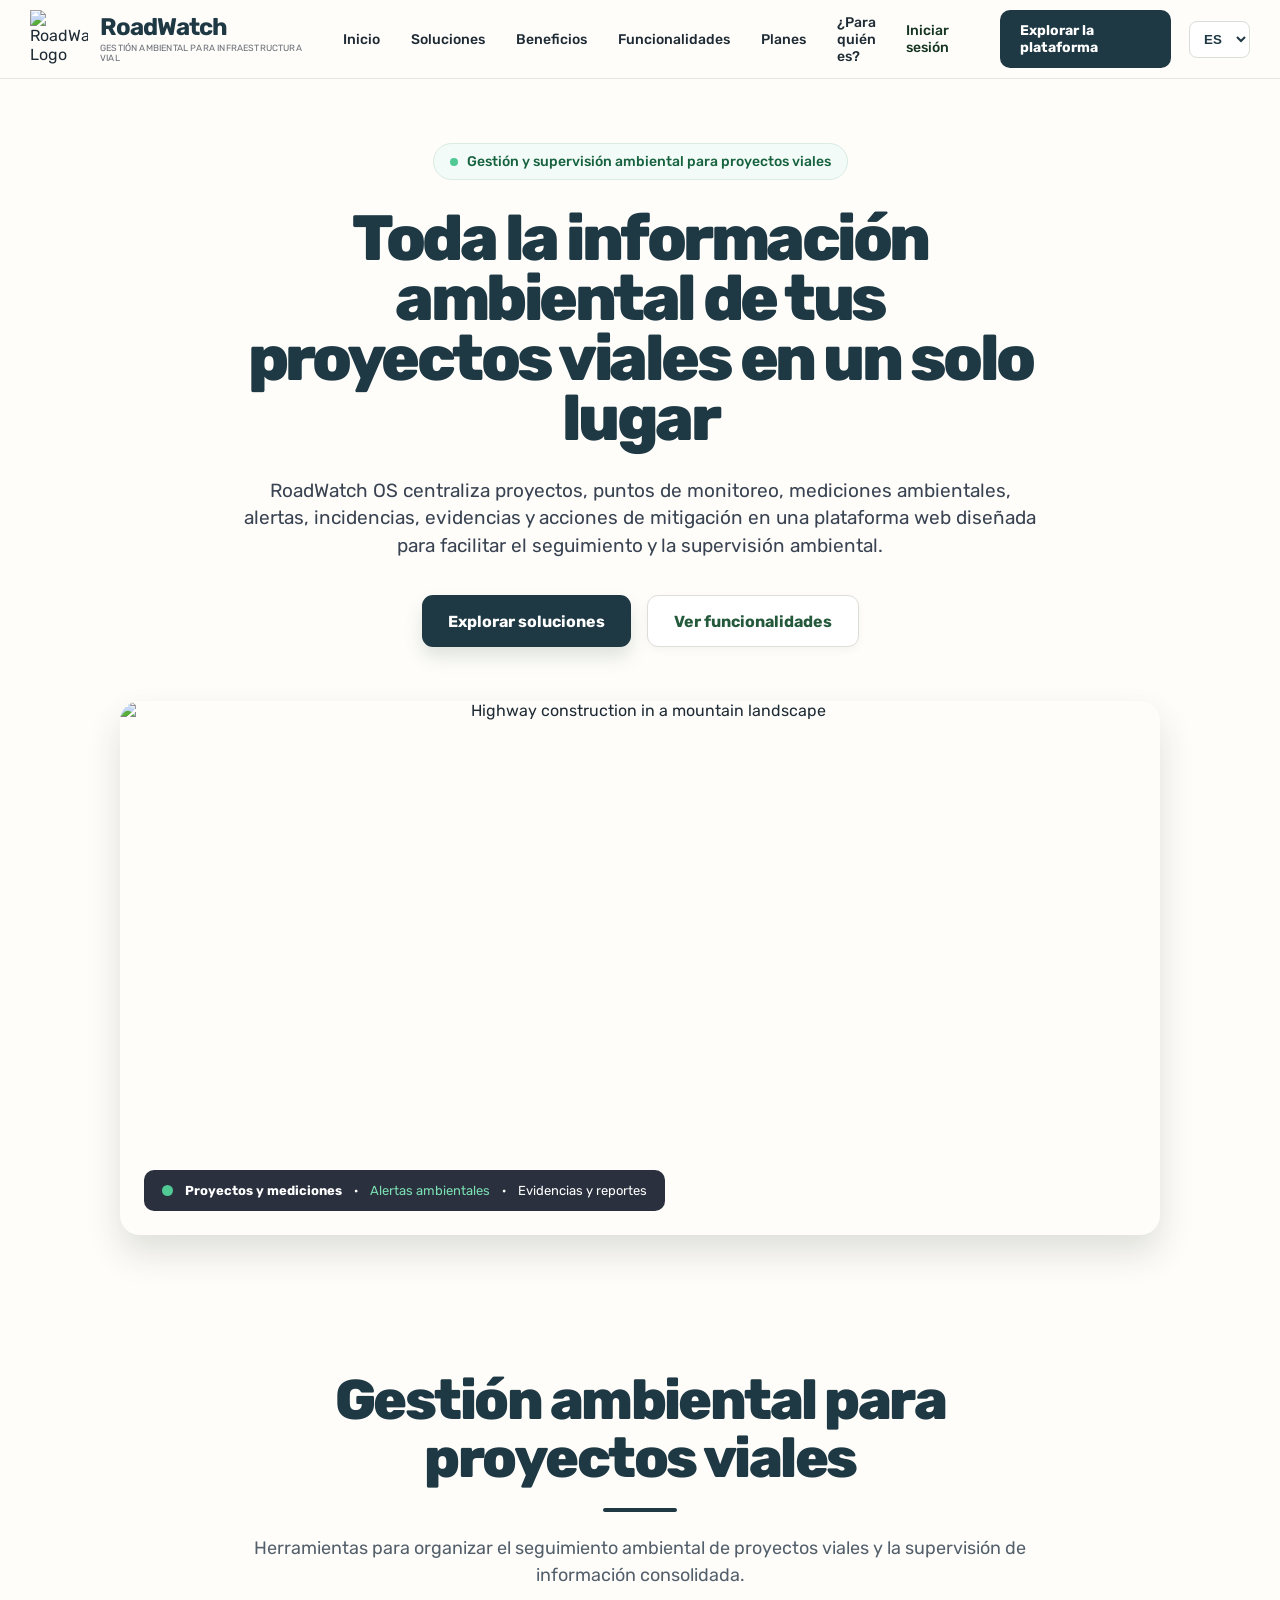
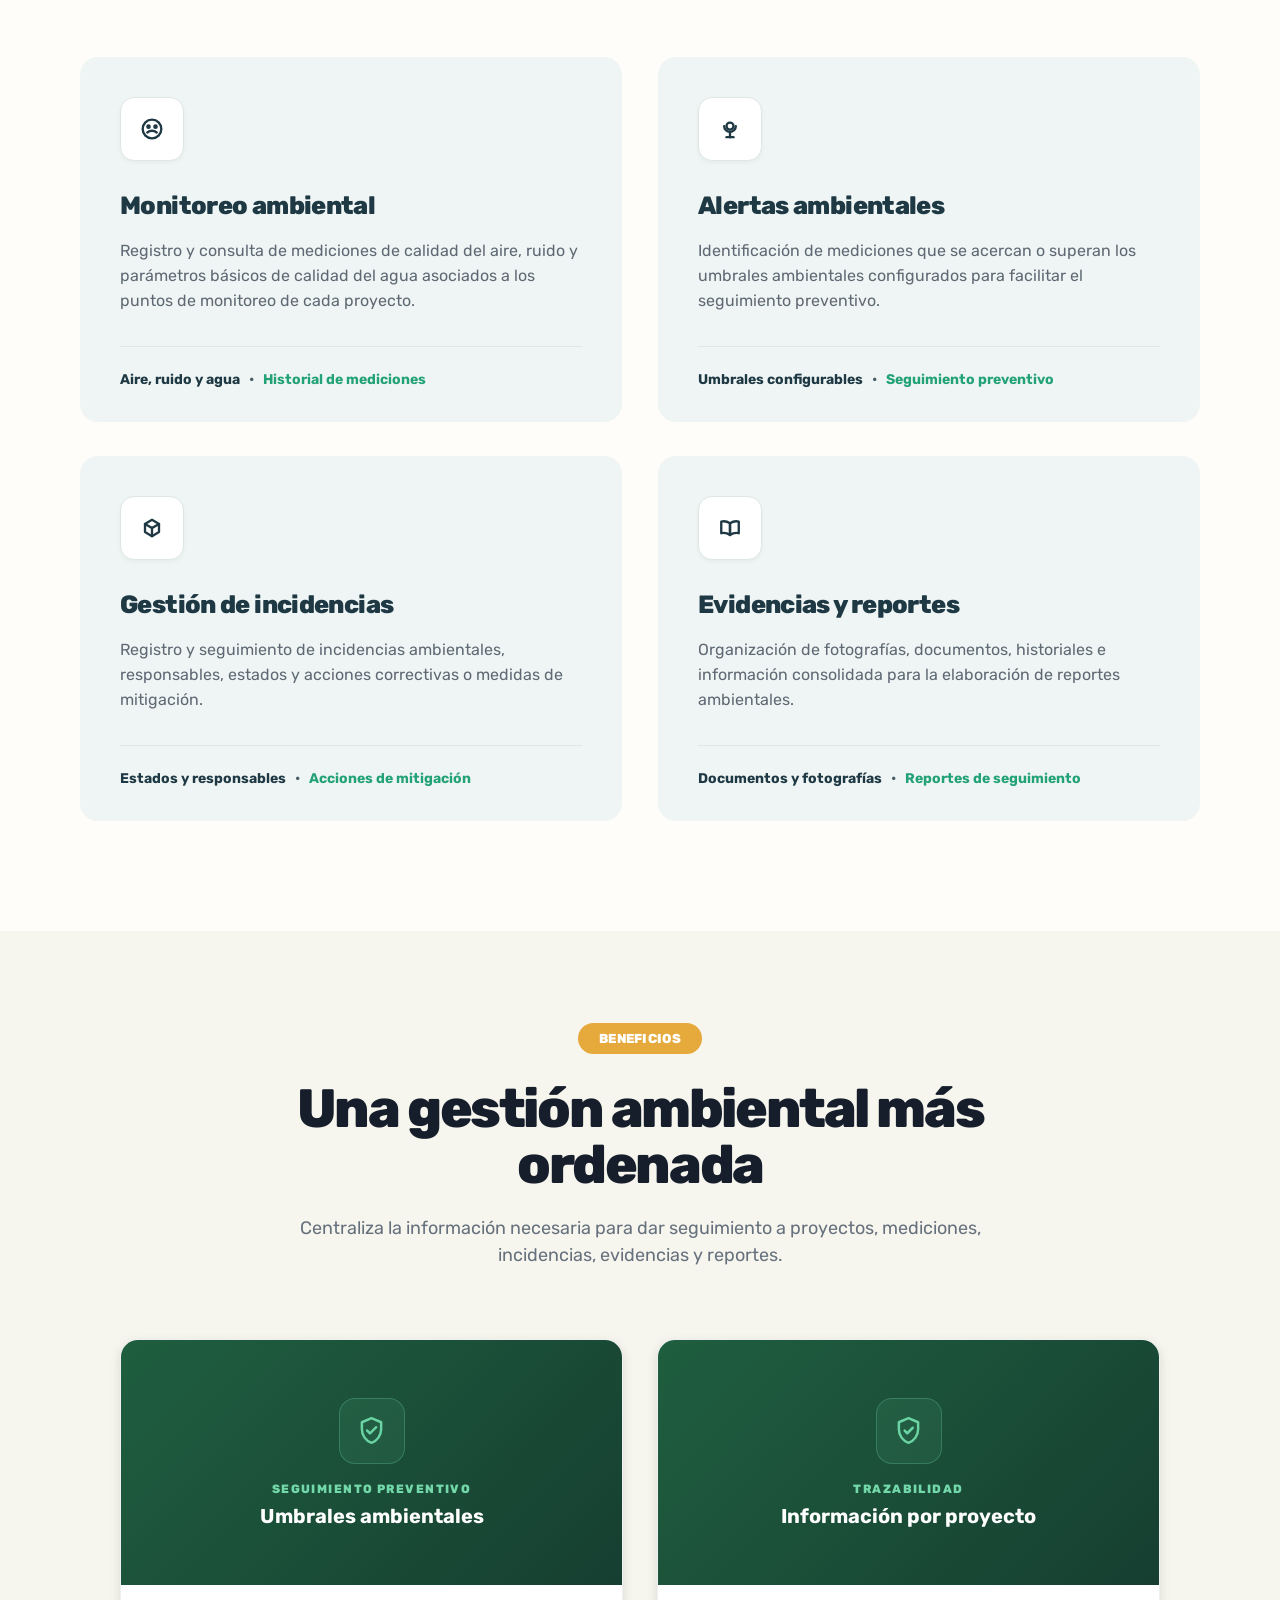
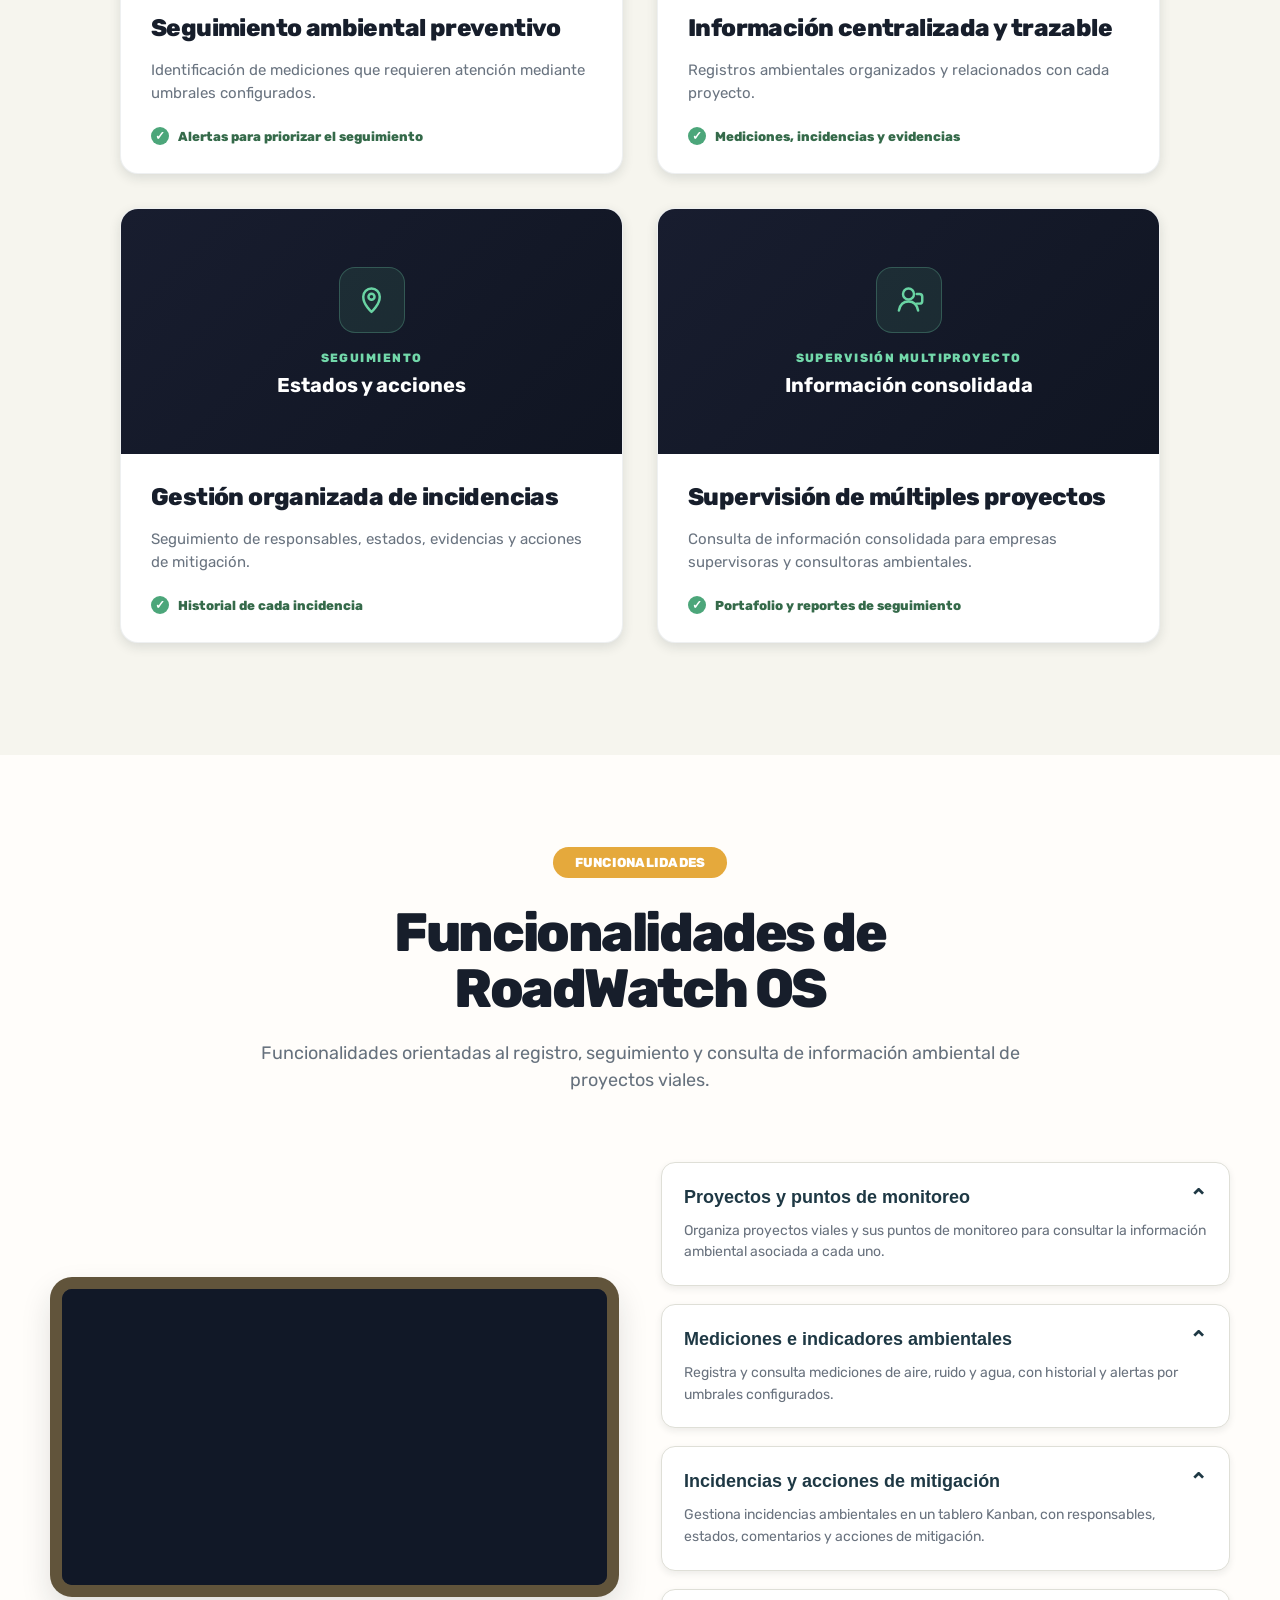
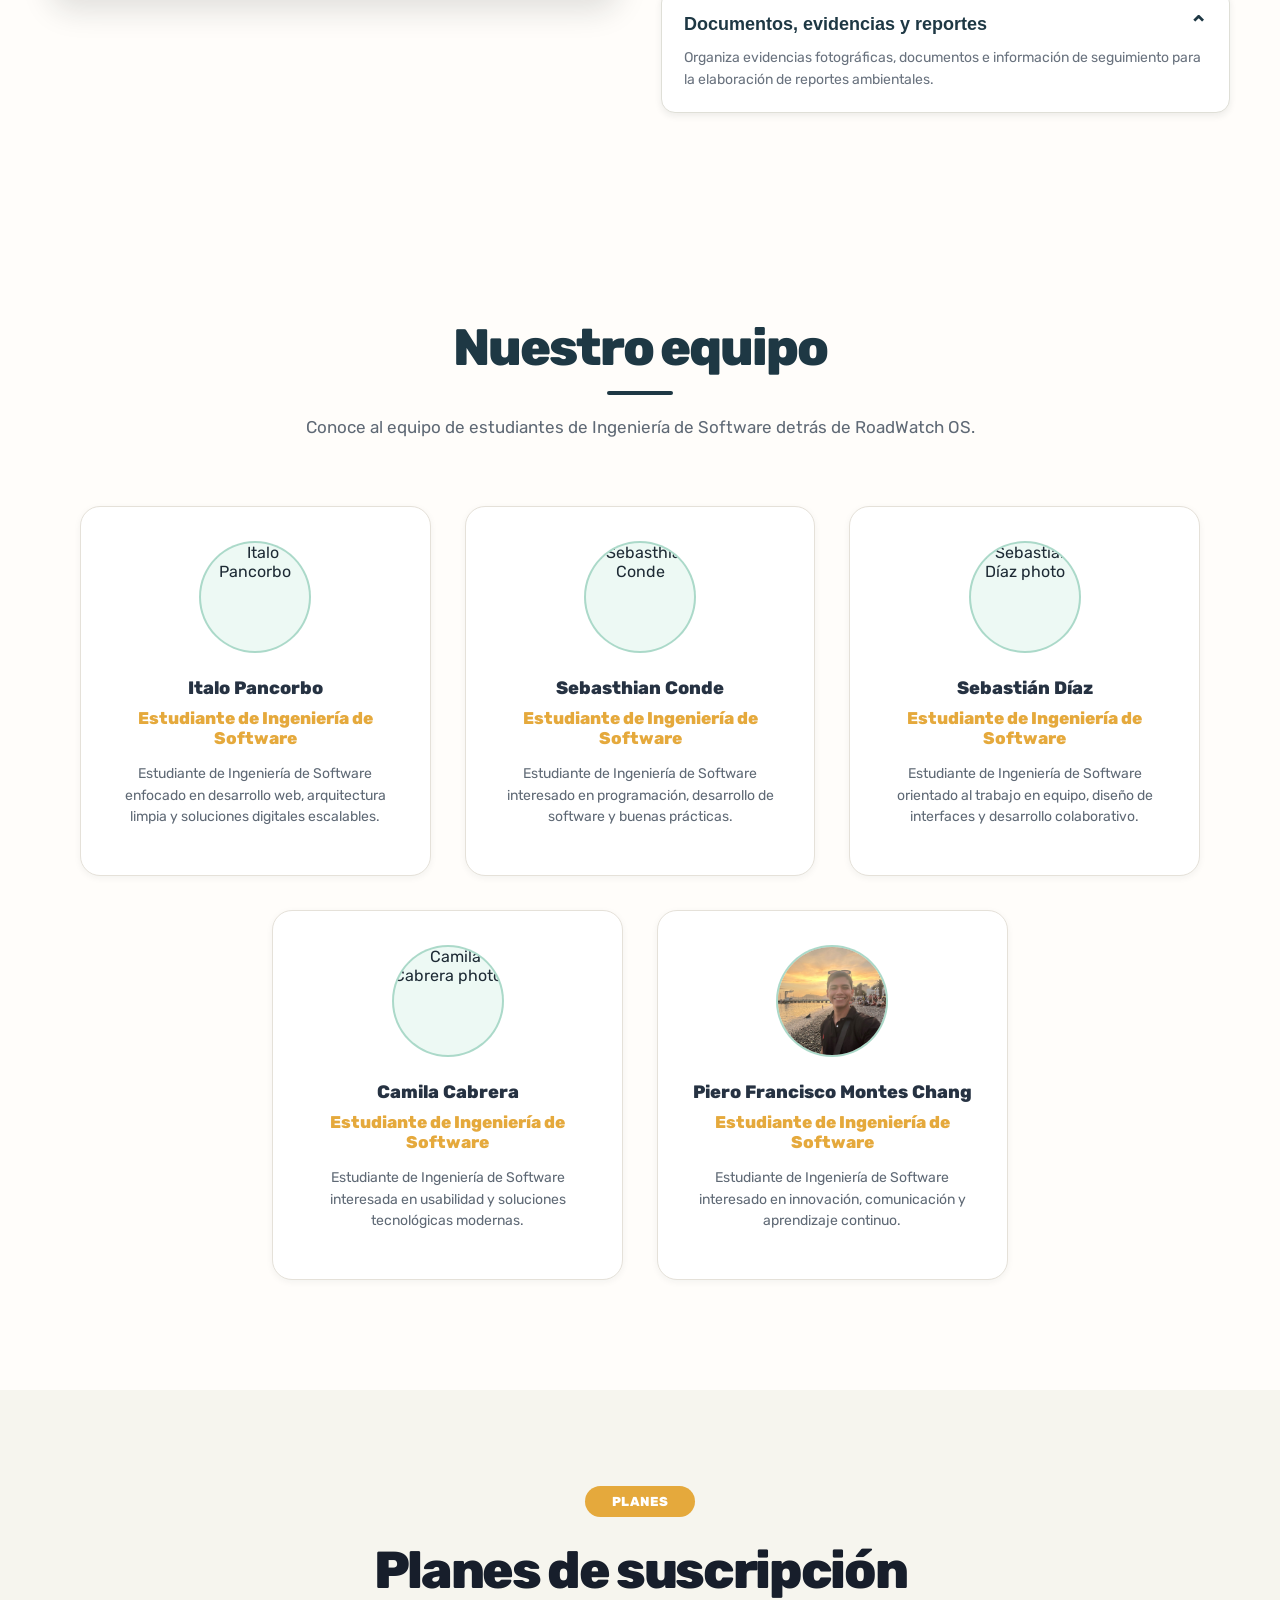
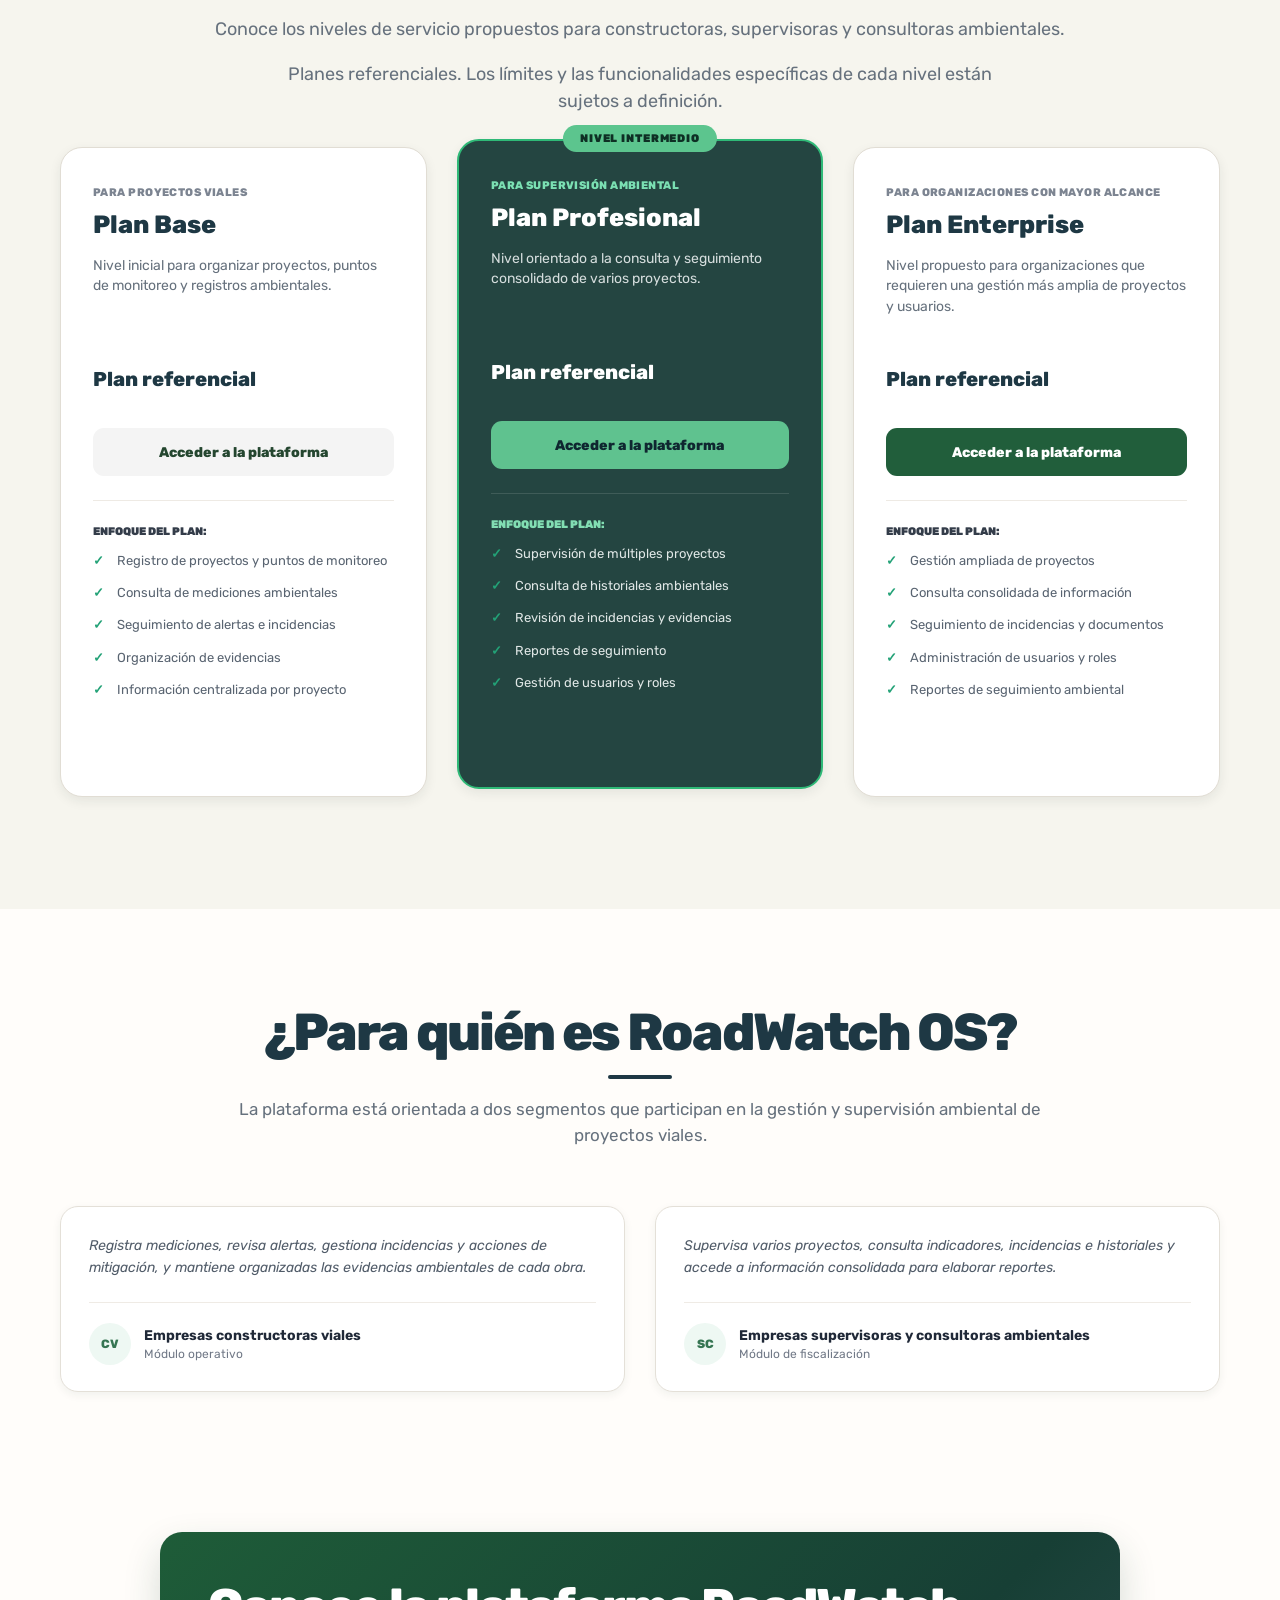
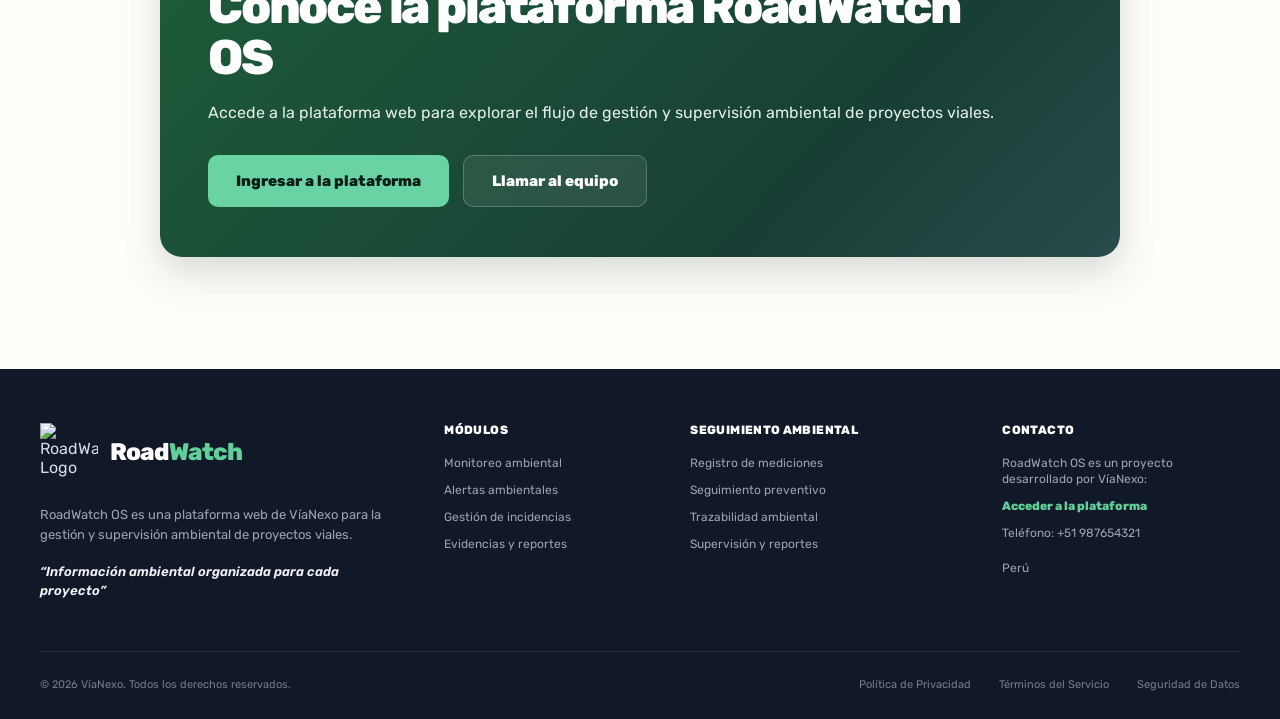
==== commit ab61c9e1: "feat(landing): align content with RoadWatch OS scope" ====
--- a/index.html
+++ b/index.html
@@ -1,21 +1,21 @@
 <!DOCTYPE html>
-<html lang="en">
+<html lang="es">
 <head>
   <meta charset="UTF-8">
   <meta name="viewport" content="width=device-width, initial-scale=1.0">
 
   <meta
           name="description"
-          content="RoadWatch - Automated environmental compliance and mitigation for highway construction."
+          content="RoadWatch OS centraliza la gestión y supervisión ambiental de proyectos de infraestructura vial."
   >
 
-  <title>RoadWatch | Environmental Compliance</title>
+  <title>RoadWatch OS | Gestión ambiental vial</title>
 
   <link rel="preconnect" href="https://fonts.googleapis.com">
   <link rel="preconnect" href="https://fonts.gstatic.com" crossorigin>
 
   <link
-          href="https://fonts.googleapis.com/css2?family=Inter:wght@400;500;600;700;800&display=swap"
+          href="https://fonts.googleapis.com/css2?family=Rubik:wght@400;500;600;700;800&display=swap"
           rel="stylesheet"
   >
 
@@ -36,7 +36,7 @@
       <div class="brand-text">
         <strong>RoadWatch</strong>
         <span>
-            SMART ENVIRONMENTAL MONITORING FOR ROAD INFRASTRUCTURE
+            GESTIÓN AMBIENTAL PARA INFRAESTRUCTURA VIAL
           </span>
       </div>
     </a>
@@ -47,38 +47,38 @@
             aria-label="Main navigation"
     >
       <a href="#home" data-i18n="nav.home">
-        Home
+        Inicio
       </a>
 
       <a href="#solutions" data-i18n="nav.solutions">
-        Solutions
+        Soluciones
       </a>
 
       <a href="#benefits" data-i18n="nav.benefits">
-        Benefits
+        Beneficios
       </a>
 
       <a href="#features" data-i18n="nav.features">
-        Features
+        Funcionalidades
       </a>
 
       <a href="#plans" data-i18n="nav.plans">
-        SaaS Plans
+        Planes
       </a>
 
-      <a href="#case-studies" data-i18n="nav.cases">
-        Case Studies
+      <a href="#audiences" data-i18n="nav.cases">
+        ¿Para quién es?
       </a>
     </nav>
 
     <div class="header-actions">
 
       <a
-              href="#contact"
+              href="https://roadwatch-os-frontend.vercel.app/"
               class="signin-link"
               data-i18n="nav.signin"
       >
-        Sign In
+        Iniciar sesión
       </a>
 
       <a
@@ -86,7 +86,7 @@
               class="demo-btn"
               data-i18n="nav.demo"
       >
-        Request Demo
+        Explorar la plataforma
       </a>
 
       <select
@@ -94,12 +94,12 @@
               class="lang-select"
               aria-label="Language"
       >
+        <option value="es" selected>
+          ES
+        </option>
+
         <option value="en">
           EN
-        </option>
-
-        <option value="es">
-          ES
         </option>
       </select>
 
@@ -125,16 +125,16 @@
         <span class="dot"></span>
 
         <span data-i18n="hero.eyebrow">
-        Environmental Compliance SaaS for Highway & Road Projects
+        Gestión y supervisión ambiental para proyectos viales
       </span>
       </div>
 
       <h1 data-i18n="hero.title">
-        Automated Environmental Compliance & Mitigation for Highway Construction
+        Toda la información ambiental de tus proyectos viales en un solo lugar
       </h1>
 
       <p class="hero-description" data-i18n="hero.description">
-        Centralize, analyze, and automate environmental compliance management. Prevent regulatory penalties and stop-work orders with timely alerts on air, noise, and water parameters, plus geo-referenced incident management on site.
+        RoadWatch OS centraliza proyectos, puntos de monitoreo, mediciones ambientales, alertas, incidencias, evidencias y acciones de mitigación en una plataforma web diseñada para facilitar el seguimiento y la supervisión ambiental.
       </p>
 
       <div class="hero-actions">
@@ -143,7 +143,7 @@
                 class="btn btn-primary"
                 data-i18n="hero.getStarted"
         >
-          Get Started →
+          Explorar soluciones
         </a>
 
         <a
@@ -151,7 +151,7 @@
                 class="btn btn-secondary"
                 data-i18n="hero.watchDemo"
         >
-          ▶ Watch Live Demo
+          Ver funcionalidades
         </a>
       </div>
 
@@ -165,19 +165,19 @@
           <span class="status-dot"></span>
 
           <strong data-i18n="hero.nodes">
-            Real-Time Dashboards
+            Proyectos y mediciones
           </strong>
 
           <span>·</span>
 
           <span class="accent-text" data-i18n="hero.latency">
-        Automated Alerts
+        Alertas ambientales
       </span>
 
           <span>·</span>
 
           <span data-i18n="hero.compliance">
-        Audit-Ready Reports
+        Evidencias y reportes
       </span>
         </figcaption>
       </figure>
@@ -190,15 +190,13 @@
 
       <div class="solutions-heading">
         <h2 data-i18n="solutions.title">
-          Specialized Solutions for the Highway Construction Sector
+          Gestión ambiental para proyectos viales
         </h2>
 
         <div class="heading-divider" aria-hidden="true"></div>
 
         <p data-i18n="solutions.subtitle">
-          Comprehensive ecosystem engineered for road builders,
-          concessionaires, and environmental consultants committed
-          to operational excellence.
+          Herramientas para organizar el seguimiento ambiental de proyectos viales y la supervisión de información consolidada.
         </p>
       </div>
 
@@ -215,22 +213,22 @@
           </div>
 
           <h3 data-i18n="solutions.air.title">
-            Air Quality & Dust Control
+            Monitoreo ambiental
           </h3>
 
           <p data-i18n="solutions.air.description">
-            Tracking of particulate matter PM10 / PM2.5 with automated alerts when limits are approached and mitigation actions such as misting on haul roads.
+            Registro y consulta de mediciones de calidad del aire, ruido y parámetros básicos de calidad del agua asociados a los puntos de monitoreo de cada proyecto.
           </p>
 
           <div class="solution-meta">
           <span data-i18n="solutions.air.meta1">
-            ECA Air Standard
+            Aire, ruido y agua
           </span>
 
             <span class="meta-dot">•</span>
 
             <span class="meta-accent" data-i18n="solutions.air.meta2">
-            NIST Calibrated
+            Historial de mediciones
           </span>
           </div>
         </article>
@@ -246,22 +244,22 @@
           </div>
 
           <h3 data-i18n="solutions.noise.title">
-            Acoustic Pressure & Noise Monitoring
+            Alertas ambientales
           </h3>
 
           <p data-i18n="solutions.noise.description">
-            Noise level records in decibels (dBA) across day and night shifts, with geo-referenced alerts in rock drilling and blasting zones.
+            Identificación de mediciones que se acercan o superan los umbrales ambientales configurados para facilitar el seguimiento preventivo.
           </p>
 
           <div class="solution-meta">
           <span data-i18n="solutions.noise.meta1">
-            IEC 61672 Class 1 Standard
+            Umbrales configurables
           </span>
 
             <span class="meta-dot">•</span>
 
             <span class="meta-accent" data-i18n="solutions.noise.meta2">
-            Digital dBA Log
+            Seguimiento preventivo
           </span>
           </div>
         </article>
@@ -276,22 +274,22 @@
           </div>
 
           <h3 data-i18n="solutions.water.title">
-            Water Resources Supervision
+            Gestión de incidencias
           </h3>
 
           <p data-i18n="solutions.water.description">
-            Water quality records at stream crossings, river diversions, and drainage outfalls for pH, turbidity (NTU), dissolved oxygen, and hydrocarbon traces.
+            Registro y seguimiento de incidencias ambientales, responsables, estados y acciones correctivas o medidas de mitigación.
           </p>
 
           <div class="solution-meta">
           <span data-i18n="solutions.water.meta1">
-            Clean Water Standard
+            Estados y responsables
           </span>
 
             <span class="meta-dot">•</span>
 
             <span class="meta-accent" data-i18n="solutions.water.meta2">
-            Continuous Monitoring
+            Acciones de mitigación
           </span>
           </div>
         </article>
@@ -305,24 +303,22 @@
           </div>
 
           <h3 data-i18n="solutions.wildlife.title">
-            Wildlife & Sensitive Habitat Protection
+            Evidencias y reportes
           </h3>
 
           <p data-i18n="solutions.wildlife.description">
-            Satellite-tracked biological crossings, automated geofencing
-            of sensitive buffer zones against unauthorized clearing,
-            and traceability of rescued fauna.
+            Organización de fotografías, documentos, historiales e información consolidada para la elaboración de reportes ambientales.
           </p>
 
           <div class="solution-meta">
           <span data-i18n="solutions.wildlife.meta1">
-            GIS Satellite Monitoring
+            Documentos y fotografías
           </span>
 
             <span class="meta-dot">•</span>
 
             <span class="meta-accent" data-i18n="solutions.wildlife.meta2">
-            Critical Habitat Alert
+            Reportes de seguimiento
           </span>
           </div>
         </article>
@@ -340,12 +336,11 @@
       </span>
 
         <h2 data-i18n="benefits.title">
-          The RoadWatch Advantage: From Manual Logs to Automated Compliance
+          Una gestión ambiental más ordenada
         </h2>
 
         <p data-i18n="benefits.subtitle">
-          Ensure continuous project operations by minimizing administrative
-          shutdown risks and maximizing field crew efficiency.
+          Centraliza la información necesaria para dar seguimiento a proyectos, mediciones, incidencias, evidencias y reportes.
         </p>
       </div>
 
@@ -366,11 +361,11 @@
                     class="feature-kicker"
                     data-i18n="benefits.shutdowns.badge"
             >
-      100% COMPLIANCE
+      SEGUIMIENTO PREVENTIVO
     </span>
 
             <strong data-i18n="benefits.shutdowns.panelTitle">
-              Preventive Regulatory Compliance
+              Umbrales ambientales
             </strong>
 
           </div>
@@ -378,20 +373,18 @@
           <div class="benefit-content">
 
             <h3 data-i18n="benefits.shutdowns.title">
-              Zero Shutdowns & Fines
+              Seguimiento ambiental preventivo
             </h3>
 
             <p data-i18n="benefits.shutdowns.description">
-              Instant, preventive detection of any deviation from Maximum
-              Permissible Limits (MPL) and environmental standards,
-              triggering corrective workflows before formal audit inspections.
+              Identificación de mediciones que requieren atención mediante umbrales configurados.
             </p>
 
             <div class="benefit-proof">
               <span class="check-icon">✓</span>
 
               <span data-i18n="benefits.shutdowns.proof">
-        Immediate mitigation in under 15 minutes
+        Alertas para priorizar el seguimiento
       </span>
             </div>
 
@@ -414,11 +407,11 @@
                     class="feature-kicker"
                     data-i18n="benefits.audits.kicker"
             >
-            SHA-256 CRYPTOGRAPHY
+            TRAZABILIDAD
           </span>
 
             <strong data-i18n="benefits.audits.panelTitle">
-              Tamper-Proof Technical Records
+              Información por proyecto
             </strong>
 
           </div>
@@ -426,20 +419,18 @@
           <div class="benefit-content">
 
             <h3 data-i18n="benefits.audits.title">
-              Automated Audits
+              Información centralizada y trazable
             </h3>
 
             <p data-i18n="benefits.audits.description">
-              Instant consolidation of field logs, instrument calibrations,
-              and official compliance reports ready for regulatory bodies
-              and transport authorities.
+              Registros ambientales organizados y relacionados con cada proyecto.
             </p>
 
             <div class="benefit-proof">
               <span class="check-icon">✓</span>
 
               <span data-i18n="benefits.audits.proof">
-              Save up to 85 monthly office hours
+              Mediciones, incidencias y evidencias
             </span>
             </div>
 
@@ -462,11 +453,11 @@
                     class="feature-kicker"
                     data-i18n="benefits.workflow.kicker"
             >
-            GPS RTK GEOREFERENCING
+            SEGUIMIENTO
           </span>
 
             <strong data-i18n="benefits.workflow.panelTitle">
-              Total Chainage Traceability
+              Estados y acciones
             </strong>
 
           </div>
@@ -474,20 +465,18 @@
           <div class="benefit-content">
 
             <h3 data-i18n="benefits.workflow.title">
-              Immediate Mitigation Workflow
+              Gestión organizada de incidencias
             </h3>
 
             <p data-i18n="benefits.workflow.description">
-              Direct task assignment to field crews with mandatory geo-tagged
-              photo capture and digitally signed closeout reports directly
-              from the offline mobile app.
+              Seguimiento de responsables, estados, evidencias y acciones de mitigación.
             </p>
 
             <div class="benefit-proof">
               <span class="check-icon">✓</span>
 
               <span data-i18n="benefits.workflow.proof">
-              Chain-of-custody tracking per road station (KP)
+              Historial de cada incidencia
             </span>
             </div>
 
@@ -510,11 +499,11 @@
                     class="feature-kicker"
                     data-i18n="benefits.experts.badge"
             >
-      24/7 EXPERT BACKING
+      SUPERVISIÓN MULTIPROYECTO
     </span>
 
             <strong data-i18n="benefits.experts.panelTitle">
-              Environmental & Legal Advisory
+              Información consolidada
             </strong>
 
           </div>
@@ -522,20 +511,18 @@
           <div class="benefit-content">
 
             <h3 data-i18n="benefits.experts.title">
-              Legal Peace of Mind & Expert Backing
+              Supervisión de múltiples proyectos
             </h3>
 
             <p data-i18n="benefits.experts.description">
-              Supported by a dedicated advisory board of environmental
-              engineers and road infrastructure specialists, offering
-              technical-legal guidance during inspections.
+              Consulta de información consolidada para empresas supervisoras y consultoras ambientales.
             </p>
 
             <div class="benefit-proof">
               <span class="check-icon">✓</span>
 
               <span data-i18n="benefits.experts.proof">
-        Audit simulation and 24/7 expert review
+        Portafolio y reportes de seguimiento
       </span>
             </div>
 
@@ -555,11 +542,11 @@
       </span>
 
         <h2 data-i18n="features.title">
-          Advanced Management & Compliance Technology
+          Funcionalidades de RoadWatch OS
         </h2>
 
         <p data-i18n="features.subtitle">
-          Cloud-native platform purpose-built for the topographic and climatic rigor of major civil engineering projects.
+          Funcionalidades orientadas al registro, seguimiento y consulta de información ambiental de proyectos viales.
         </p>
       </div>
 
@@ -586,7 +573,7 @@
                 <span class="live-dot"></span>
 
                 <span data-i18n="features.liveLabel">
-        Product Demo: RoadWatch Platform
+        Presentación de RoadWatch OS
       </span>
               </div>
 
@@ -596,11 +583,11 @@
 
               <div class="video-footer">
               <span data-i18n="features.connectivity">
-        Cloud platform · Web and mobile access
+        Plataforma web · Gestión ambiental vial
       </span>
 
                 <strong>
-                  API RESTful v2.4 Active
+                  Información ambiental centralizada
                 </strong>
               </div>
 
@@ -617,7 +604,7 @@
                     aria-expanded="true"
             >
             <span data-i18n="features.item1.title">
-              Multi-Project GIS Georeferenced Dashboards
+              Proyectos y puntos de monitoreo
             </span>
 
               <span class="accordion-chevron">
@@ -627,10 +614,7 @@
 
             <div class="feature-accordion-body">
               <p data-i18n="features.item1.description">
-                Oversee multiple road concession contracts in an interactive
-                satellite map interface (Shapefiles / GeoJSON). View active
-                work fronts and critical points in real time with automated
-                color-coded thresholds.
+                Organiza proyectos viales y sus puntos de monitoreo para consultar la información ambiental asociada a cada uno.
               </p>
             </div>
           </article>
@@ -642,7 +626,7 @@
                     aria-expanded="true"
             >
             <span data-i18n="features.item2.title">
-              Automated Regulatory Alert Engine (MPL / ECA)
+              Mediciones e indicadores ambientales
             </span>
 
               <span class="accordion-chevron">
@@ -652,10 +636,7 @@
 
             <div class="feature-accordion-body">
               <p data-i18n="features.item2.description">
-                Predictive algorithms evaluating hourly trends and triggering
-                instant notifications via SMS, enterprise WhatsApp, and email
-                to section supervisors whenever environmental parameters
-                reach 85% of regulatory thresholds.
+                Registra y consulta mediciones de aire, ruido y agua, con historial y alertas por umbrales configurados.
               </p>
             </div>
           </article>
@@ -667,7 +648,7 @@
                     aria-expanded="true"
             >
             <span data-i18n="features.item3.title">
-              Evidence Traceability & Chain of Custody
+              Incidencias y acciones de mitigación
             </span>
 
               <span class="accordion-chevron">
@@ -677,7 +658,7 @@
 
             <div class="feature-accordion-body">
               <p data-i18n="features.item3.description">
-                Immutable vault storage with RFC 3161-compliant trusted timestamping. Every monitoring record, geo-tagged photo, and laboratory certificate is anchored with forensic metadata (UTM WGS84 coordinates, altitude, inspector, and cryptographic signature).
+                Gestiona incidencias ambientales en un tablero Kanban, con responsables, estados, comentarios y acciones de mitigación.
               </p>
             </div>
           </article>
@@ -689,7 +670,7 @@
                     aria-expanded="true"
             >
             <span data-i18n="features.item4.title">
-              Official Report Generation in PDF/A & GeoJSON
+              Documentos, evidencias y reportes
             </span>
 
               <span class="accordion-chevron">
@@ -699,9 +680,7 @@
 
             <div class="feature-accordion-body">
               <p data-i18n="features.item4.description">
-                One-click export of monthly environmental compliance dossiers,
-                pre-formatted to match highway environmental management plans
-                and official transportation ministry terms of reference.
+                Organiza evidencias fotográficas, documentos e información de seguimiento para la elaboración de reportes ambientales.
               </p>
             </div>
           </article>
@@ -722,7 +701,7 @@
         <div class="team-divider" aria-hidden="true"></div>
 
         <p data-i18n="team.subtitle">
-          Meet the multidisciplinary team behind RoadWatch's environmental monitoring platform.
+          Conoce al equipo de estudiantes de Ingeniería de Software detrás de RoadWatch OS.
         </p>
       </div>
 
@@ -738,7 +717,7 @@
           </h3>
 
           <span class="team-role" data-i18n="team.member1.role">
-          Software Engineer
+          Estudiante de Ingeniería de Software
         </span>
 
           <p data-i18n="team.member1.bio">
@@ -757,7 +736,7 @@
           </h3>
 
           <span class="team-role" data-i18n="team.member2.role">
-          Software Engineer
+          Estudiante de Ingeniería de Software
         </span>
 
           <p data-i18n="team.member2.bio">
@@ -775,7 +754,7 @@
           </h3>
 
           <span class="team-role" data-i18n="team.member3.role">
-          Software Engineer
+          Estudiante de Ingeniería de Software
         </span>
 
           <p data-i18n="team.member3.bio">
@@ -794,7 +773,7 @@
           </h3>
 
           <span class="team-role" data-i18n="team.member4.role">
-          Software Engineer
+          Estudiante de Ingeniería de Software
         </span>
 
           <p data-i18n="team.member4.bio">
@@ -804,24 +783,21 @@
         </article>
 
         <article class="team-card">
-          <div class="team-avatar team-avatar--placeholder" aria-hidden="true">
-            <svg viewBox="0 0 24 24">
-              <circle cx="12" cy="8" r="4"></circle>
-              <path d="M4.5 20c.7-4.1 3.5-6.5 7.5-6.5s6.8 2.4 7.5 6.5"></path>
-            </svg>
+          <div class="team-avatar">
+            <img src="assets/images/team/pieroChang.jpg" alt="Piero Francisco Montes Chang">
           </div>
 
           <h3 data-i18n="team.member5.name">
-            Chang
+            Piero Francisco Montes Chang
           </h3>
 
           <span class="team-role" data-i18n="team.member5.role">
-          Software Engineer
+          Estudiante de Ingeniería de Software
         </span>
 
           <p data-i18n="team.member5.bio">
-            Collaborative software engineering student interested in innovation,
-            communication, and continuous learning.
+          Estudiante de Ingeniería de Software interesado en innovación,
+          comunicación y aprendizaje continuo.
           </p>
         </article>
 
@@ -838,38 +814,15 @@
       </span>
 
         <h2 data-i18n="pricing.title">
-          Flexible, Scalable Subscription Plans
+          Planes de suscripción
         </h2>
 
         <p data-i18n="pricing.subtitle">
-          Select the SaaS tier tailored to your highway consortium
-          or environmental consultancy.
+          Conoce los niveles de servicio propuestos para constructoras, supervisoras y consultoras ambientales.
         </p>
-      </div>
-
-      <div class="billing-toggle">
-        <button
-                class="billing-btn active"
-                type="button"
-                data-billing="monthly"
-                data-i18n="pricing.monthly"
-        >
-          Monthly Billing
-        </button>
-
-        <button
-                class="billing-btn"
-                type="button"
-                data-billing="annual"
-        >
-        <span data-i18n="pricing.annual">
-          Annual
-        </span>
-
-          <span class="billing-free" data-i18n="pricing.free">
-          2 months free
-        </span>
-        </button>
+        <p class="pricing-note" data-i18n="pricing.notice">
+          Planes referenciales. Los límites y las funcionalidades específicas de cada nivel están sujetos a definición.
+        </p>
       </div>
 
       <div class="pricing-grid">
@@ -878,7 +831,7 @@
         <article class="pricing-card">
 
         <span class="plan-audience" data-i18n="pricing.base.audience">
-          FOR SMALL ROAD CONTRACTORS
+          PARA PROYECTOS VIALES
         </span>
 
           <h3 data-i18n="pricing.base.name">
@@ -886,59 +839,48 @@
           </h3>
 
           <p class="plan-description" data-i18n="pricing.base.description">
-            Ideal for routine maintenance projects or short highway
-            stretches requiring standard monitoring.
+            Nivel inicial para organizar proyectos, puntos de monitoreo y registros ambientales.
           </p>
 
-          <div class="plan-price">
-            <span class="currency">$</span>
-
-            <span
-                    class="price-value"
-                    data-monthly="490"
-                    data-annual="408"
-            >
-            490
-          </span>
-
-            <span class="price-period" data-i18n="pricing.perMonth">
-            / mo
-          </span>
+          <div class="plan-price plan-price--reference">
+            <span data-i18n="pricing.reference">
+              Plan referencial
+            </span>
           </div>
 
           <a
-                  href="#contact"
+                  href="https://roadwatch-os-frontend.vercel.app/"
                   class="plan-btn plan-btn--light"
                   data-i18n="pricing.base.cta"
           >
-            Select Base Plan
+            Acceder a la plataforma
           </a>
 
           <div class="plan-divider"></div>
 
           <span class="features-label" data-i18n="pricing.included">
-          INCLUDED FEATURES:
+          ENFOQUE DEL PLAN:
         </span>
 
           <ul class="plan-features">
             <li data-i18n="pricing.base.f1">
-              Up to 3 active road projects simultaneously
+              Registro de proyectos y puntos de monitoreo
             </li>
 
             <li data-i18n="pricing.base.f2">
-              Standard georeferenced dashboards
+              Consulta de mediciones ambientales
             </li>
 
             <li data-i18n="pricing.base.f3">
-              PM10 and Noise (dBA) logging
+              Seguimiento de alertas e incidencias
             </li>
 
             <li data-i18n="pricing.base.f4">
-              Automated email alerts
+              Organización de evidencias
             </li>
 
             <li data-i18n="pricing.base.f5">
-              Standard business hours support (48h SLA)
+              Información centralizada por proyecto
             </li>
           </ul>
 
@@ -948,11 +890,11 @@
         <article class="pricing-card pricing-card--featured">
 
         <span class="popular-badge" data-i18n="pricing.popular">
-          MOST POPULAR
+          NIVEL INTERMEDIO
         </span>
 
           <span class="plan-audience" data-i18n="pricing.pro.audience">
-          FOR ENVIRONMENTAL CONSULTANTS & CONCESSIONAIRES
+          PARA SUPERVISIÓN AMBIENTAL
         </span>
 
           <h3 data-i18n="pricing.pro.name">
@@ -960,59 +902,48 @@
           </h3>
 
           <p class="plan-description" data-i18n="pricing.pro.description">
-            For highway supervision and concessionaire firms demanding
-            full scalability and multi-user management.
+            Nivel orientado a la consulta y seguimiento consolidado de varios proyectos.
           </p>
 
-          <div class="plan-price">
-            <span class="currency">$</span>
-
-            <span
-                    class="price-value"
-                    data-monthly="1290"
-                    data-annual="1075"
-            >
-            1,290
-          </span>
-
-            <span class="price-period" data-i18n="pricing.perMonth">
-            / mo
-          </span>
+          <div class="plan-price plan-price--reference">
+            <span data-i18n="pricing.reference">
+              Plan referencial
+            </span>
           </div>
 
           <a
-                  href="#contact"
+                  href="https://roadwatch-os-frontend.vercel.app/"
                   class="plan-btn plan-btn--featured"
                   data-i18n="pricing.pro.cta"
           >
-            Get Professional Plan
+            Acceder a la plataforma
           </a>
 
           <div class="plan-divider plan-divider--dark"></div>
 
           <span class="features-label" data-i18n="pricing.basePlus">
-          EVERYTHING IN BASE PLUS:
+          ENFOQUE DEL PLAN:
         </span>
 
           <ul class="plan-features">
             <li data-i18n="pricing.pro.f1">
-              Unlimited road projects on platform
+              Supervisión de múltiples proyectos
             </li>
 
             <li data-i18n="pricing.pro.f2">
-              Complete water quality monitoring (pH, NTU, TPH)
+              Consulta de historiales ambientales
             </li>
 
             <li data-i18n="pricing.pro.f3">
-              Field mitigation workflow with offline mobile app
+              Revisión de incidencias y evidencias
             </li>
 
             <li data-i18n="pricing.pro.f4">
-              Instant WhatsApp alerts to field crews
+              Reportes de seguimiento
             </li>
 
             <li data-i18n="pricing.pro.f5">
-              PDF/A reports with cryptographic digital signature
+              Gestión de usuarios y roles
             </li>
           </ul>
 
@@ -1022,7 +953,7 @@
         <article class="pricing-card">
 
         <span class="plan-audience" data-i18n="pricing.enterprise.audience">
-          FOR MAJOR HIGHWAY CONSORTIUMS
+          PARA ORGANIZACIONES CON MAYOR ALCANCE
         </span>
 
           <h3 data-i18n="pricing.enterprise.name">
@@ -1030,59 +961,48 @@
           </h3>
 
           <p class="plan-description" data-i18n="pricing.enterprise.description">
-            For national-scale infrastructure consortia with custom
-            integration, white-label, and dedicated audit requirements.
+            Nivel propuesto para organizaciones que requieren una gestión más amplia de proyectos y usuarios.
           </p>
 
-          <div class="plan-price">
-            <span class="currency">$</span>
-
-            <span
-                    class="price-value"
-                    data-monthly="2850"
-                    data-annual="2375"
-            >
-            2,850
-          </span>
-
-            <span class="price-period" data-i18n="pricing.perMonth">
-            / mo
-          </span>
+          <div class="plan-price plan-price--reference">
+            <span data-i18n="pricing.reference">
+              Plan referencial
+            </span>
           </div>
 
           <a
-                  href="#contact"
+                  href="https://roadwatch-os-frontend.vercel.app/"
                   class="plan-btn plan-btn--dark"
                   data-i18n="pricing.enterprise.cta"
           >
-            Contact Sales
+            Acceder a la plataforma
           </a>
 
           <div class="plan-divider"></div>
 
           <span class="features-label" data-i18n="pricing.proPlus">
-          EVERYTHING IN PROFESSIONAL PLUS:
+          ENFOQUE DEL PLAN:
         </span>
 
           <ul class="plan-features">
             <li data-i18n="pricing.enterprise.f1">
-              Full RESTful API and ArcGIS integration
+              Gestión ampliada de proyectos
             </li>
 
             <li data-i18n="pricing.enterprise.f2">
-              Custom institutional white-label deployment
+              Consulta consolidada de información
             </li>
 
             <li data-i18n="pricing.enterprise.f3">
-              Priority 24/7 technical and legal support
+              Seguimiento de incidencias y documentos
             </li>
 
             <li data-i18n="pricing.enterprise.f4">
-              Unlimited monitoring projects
+              Administración de usuarios y roles
             </li>
 
             <li data-i18n="pricing.enterprise.f5">
-              On-site expert support during environmental audits
+              Reportes de seguimiento ambiental
             </li>
           </ul>
 
@@ -1091,110 +1011,67 @@
       </div>
     </div>
   </section>
-  <!-- Testimonials -->
-  <section class="testimonials-section" id="case-studies">
+  <!-- Audiences -->
+  <section class="testimonials-section" id="audiences">
     <div class="testimonials-container">
 
       <div class="testimonials-heading">
         <h2 data-i18n="testimonials.title">
-          What Infrastructure Leaders Say About Us
+          ¿Para quién es RoadWatch OS?
         </h2>
 
         <div class="testimonials-divider" aria-hidden="true"></div>
 
         <p data-i18n="testimonials.subtitle">
-          Proven success across national highways, logistics corridors,
-          and complex civil works.
+          La plataforma está orientada a dos segmentos que participan en la gestión y supervisión ambiental de proyectos viales.
         </p>
       </div>
 
       <div class="testimonials-grid">
 
-        <!-- Testimonial 1 -->
         <article class="testimonial-card">
-          <div class="testimonial-stars" aria-label="5 stars">
-            ★★★★★
-          </div>
-
           <blockquote data-i18n="testimonials.card1.quote">
-            “RoadWatch reduced our report preparation time for environmental
-            authorities by 80%. Our data is always clean and audit-ready.”
+            Registra mediciones, revisa alertas, gestiona incidencias y acciones de mitigación, y mantiene organizadas las evidencias ambientales de cada obra.
           </blockquote>
 
           <div class="testimonial-separator"></div>
 
           <div class="testimonial-author">
             <div class="testimonial-avatar">
-              RM
+              CV
             </div>
 
             <div>
               <strong data-i18n="testimonials.card1.name">
-                Eng. Roberto Morales
+                Empresas constructoras viales
               </strong>
 
               <span data-i18n="testimonials.card1.role">
-              Environmental Director · Andes Road Consortium
-            </span>
-            </div>
-          </div>
-        </article>
-
-        <!-- Testimonial 2 -->
+              Módulo operativo
+            </span>
+            </div>
+          </div>
+        </article>
+
         <article class="testimonial-card">
-          <div class="testimonial-stars" aria-label="5 stars">
-            ★★★★★
-          </div>
-
           <blockquote data-i18n="testimonials.card2.quote">
-            “The automated alert engine allowed us to mitigate a critical
-            noise spike in less than 20 minutes, avoiding a formal
-            stop-work order.”
+            Supervisa varios proyectos, consulta indicadores, incidencias e historiales y accede a información consolidada para elaborar reportes.
           </blockquote>
 
           <div class="testimonial-separator"></div>
 
           <div class="testimonial-author">
             <div class="testimonial-avatar">
-              MS
+              SC
             </div>
 
             <div>
               <strong data-i18n="testimonials.card2.name">
-                Dr. Mariana Silva
+                Empresas supervisoras y consultoras ambientales
               </strong>
 
               <span data-i18n="testimonials.card2.role">
-              Senior Environmental Consultant · InfraTech
-            </span>
-            </div>
-          </div>
-        </article>
-
-        <!-- Testimonial 3 -->
-        <article class="testimonial-card">
-          <div class="testimonial-stars" aria-label="5 stars">
-            ★★★★★
-          </div>
-
-          <blockquote data-i18n="testimonials.card3.quote">
-            “Turbidity records with cryptographic timestamping give our legal team bulletproof confidence.”
-          </blockquote>
-
-          <div class="testimonial-separator"></div>
-
-          <div class="testimonial-author">
-            <div class="testimonial-avatar">
-              CD
-            </div>
-
-            <div>
-              <strong data-i18n="testimonials.card3.name">
-                Arch. Carlos Duarte
-              </strong>
-
-              <span data-i18n="testimonials.card3.role">
-              Highway Construction Supervisor · O&amp;M Concessions
+              Módulo de fiscalización
             </span>
             </div>
           </div>
@@ -1206,30 +1083,29 @@
       <div class="final-cta" id="contact">
 
         <h3 data-i18n="cta.title">
-          Transform the Sustainability & Environmental Compliance
-          of Your Road Infrastructure.
+          Conoce la plataforma RoadWatch OS
         </h3>
 
         <p data-i18n="cta.description">
-          Request a personalized 20-minute session with our road environmental specialists and discover how to eliminate non-compliance risks.
+          Accede a la plataforma web para explorar el flujo de gestión y supervisión ambiental de proyectos viales.
         </p>
 
         <div class="final-cta-actions">
 
           <a
-                  href="mailto:contact@roadwatch.com"
+                  href="https://roadwatch-os-frontend.vercel.app/"
                   class="final-cta-btn final-cta-btn--primary"
                   data-i18n="cta.primary"
           >
-            Request Guided Demo
+            Ingresar a la plataforma
           </a>
 
           <a
-                  href="mailto:contact@roadwatch.com"
+                  href="tel:+51987654321"
                   class="final-cta-btn final-cta-btn--secondary"
                   data-i18n="cta.secondary"
           >
-            Speak with a Specialist
+            Llamar al equipo
           </a>
 
         </div>
@@ -1258,11 +1134,11 @@
         </div>
 
         <p data-i18n="footer.description">
-          RoadWatch is a SaaS platform specialized in environmental compliance and mitigation for highways and road concessions.
+          RoadWatch OS es una plataforma web de VíaNexo para la gestión y supervisión ambiental de proyectos viales.
         </p>
 
         <em data-i18n="footer.tagline">
-          “Infrastructure today, a better environment”
+          “Información ambiental organizada para cada proyecto”
         </em>
       </div>
 
@@ -1272,70 +1148,63 @@
         </h4>
 
         <a href="#solutions" data-i18n="footer.modules.air">
-          Air Quality (PM10/PM2.5)
+          Monitoreo ambiental
         </a>
 
         <a href="#solutions" data-i18n="footer.modules.noise">
-          Noise Monitoring (dBA)
+          Alertas ambientales
         </a>
 
         <a href="#solutions" data-i18n="footer.modules.water">
-          Water Quality (pH/NTU)
+          Gestión de incidencias
         </a>
 
         <a href="#solutions" data-i18n="footer.modules.wildlife">
-          Wildlife Protection
+          Evidencias y reportes
         </a>
       </div>
 
       <div class="footer-column">
         <h4 data-i18n="footer.framework.title">
-          REGULATORY FRAMEWORK
+          SEGUIMIENTO AMBIENTAL
         </h4>
 
         <span data-i18n="footer.framework.iso">
-          ISO 14001:2015 Certification
+          Registro de mediciones
         </span>
 
         <span data-i18n="footer.framework.highway">
-          Highway Environmental Directives
+          Seguimiento preventivo
         </span>
 
         <span data-i18n="footer.framework.standards">
-          Environmental Standards Compliance
+          Trazabilidad ambiental
         </span>
 
         <span data-i18n="footer.framework.sha">
-          SHA-256 Cryptographic Vault
+          Supervisión y reportes
         </span>
       </div>
 
       <div class="footer-column footer-contact">
         <h4 data-i18n="footer.contact.title">
-          CONTACT & SUPPORT
+          CONTACTO
         </h4>
 
         <p data-i18n="footer.contact.text">
-          Technical support for road projects and concessions:
+          RoadWatch OS es un proyecto desarrollado por VíaNexo:
         </p>
 
-        <a
-                href="mailto:support@roadwatch.com"
-                class="footer-email"
-        >
-          support@roadwatch.com
+        <a href="https://roadwatch-os-frontend.vercel.app/" class="footer-email" data-i18n="footer.contact.access">
+          Acceder a la plataforma
         </a>
 
         <span data-i18n="footer.contact.phone">
-          Phone: +51 (1) 748-9200
+          Teléfono: +51 987654321
         </span>
 
         <div class="footer-cities">
-          <span>Lima</span>
-          <span>·</span>
-          <span>Bogotá</span>
-          <span>·</span>
-          <span>Santiago</span>
+          <span>Perú</span>
         </div>
       </div>
 
@@ -1344,7 +1213,7 @@
     <div class="footer-bottom">
 
       <span data-i18n="footer.copyright">
-        © 2026 RoadWatch Technologies. All rights reserved.
+        © 2026 VíaNexo. Todos los derechos reservados.
       </span>
 
       <div class="footer-legal">
@@ -1379,4 +1248,4 @@
 
 <script src="js/main.js"></script>
 </body>
-</html>+</html>
--- a/css/styles.css
+++ b/css/styles.css
@@ -1,10 +1,10 @@
 :root {
-  --green: #2E9E7A;
-  --dark-green: #1F5638;
-  --navy: #264653;
-  --cream: #F5F1E8;
-  --gold: #E9B44C;
-  --red: #C0392B;
+  --green: #23A277;
+  --dark-green: #1E3844;
+  --navy: #1E3844;
+  --cream: #F6F5EE;
+  --gold: #E5A93C;
+  --red: #D64545;
   --white: #FFFFFF;
   --text: #1E2B35;
   --muted: #56616B;
@@ -26,7 +26,7 @@
 
 body {
   margin: 0;
-  font-family: "Inter", Arial, sans-serif;
+  font-family: "Rubik", Arial, sans-serif;
   color: var(--text);
   background: #fffdfa;
 }
@@ -1232,6 +1232,13 @@
   color: #66717d;
   font-size: 18px;
   line-height: 1.5;
+}
+
+.pricing-note {
+  max-width: 740px;
+  margin: 12px auto 0;
+  color: #66717d;
+  font-size: 14px;
 }
 
 .billing-toggle {
@@ -1358,6 +1365,18 @@
   color: #111827;
 }
 
+.plan-price--reference {
+  min-height: 54px;
+  align-items: center;
+  color: var(--dark-green);
+  font-size: 20px;
+  font-weight: 800;
+}
+
+.pricing-card--featured .plan-price--reference {
+  color: white;
+}
+
 .pricing-card--featured .plan-price {
   color: white;
 }
@@ -1552,7 +1571,7 @@
 
 .testimonials-grid {
   display: grid;
-  grid-template-columns: repeat(3, minmax(0, 1fr));
+  grid-template-columns: repeat(2, minmax(0, 1fr));
   gap: 30px;
 }
 
@@ -2021,4 +2040,4 @@
   .legal-main h1 {
     font-size: 40px;
   }
-}+}
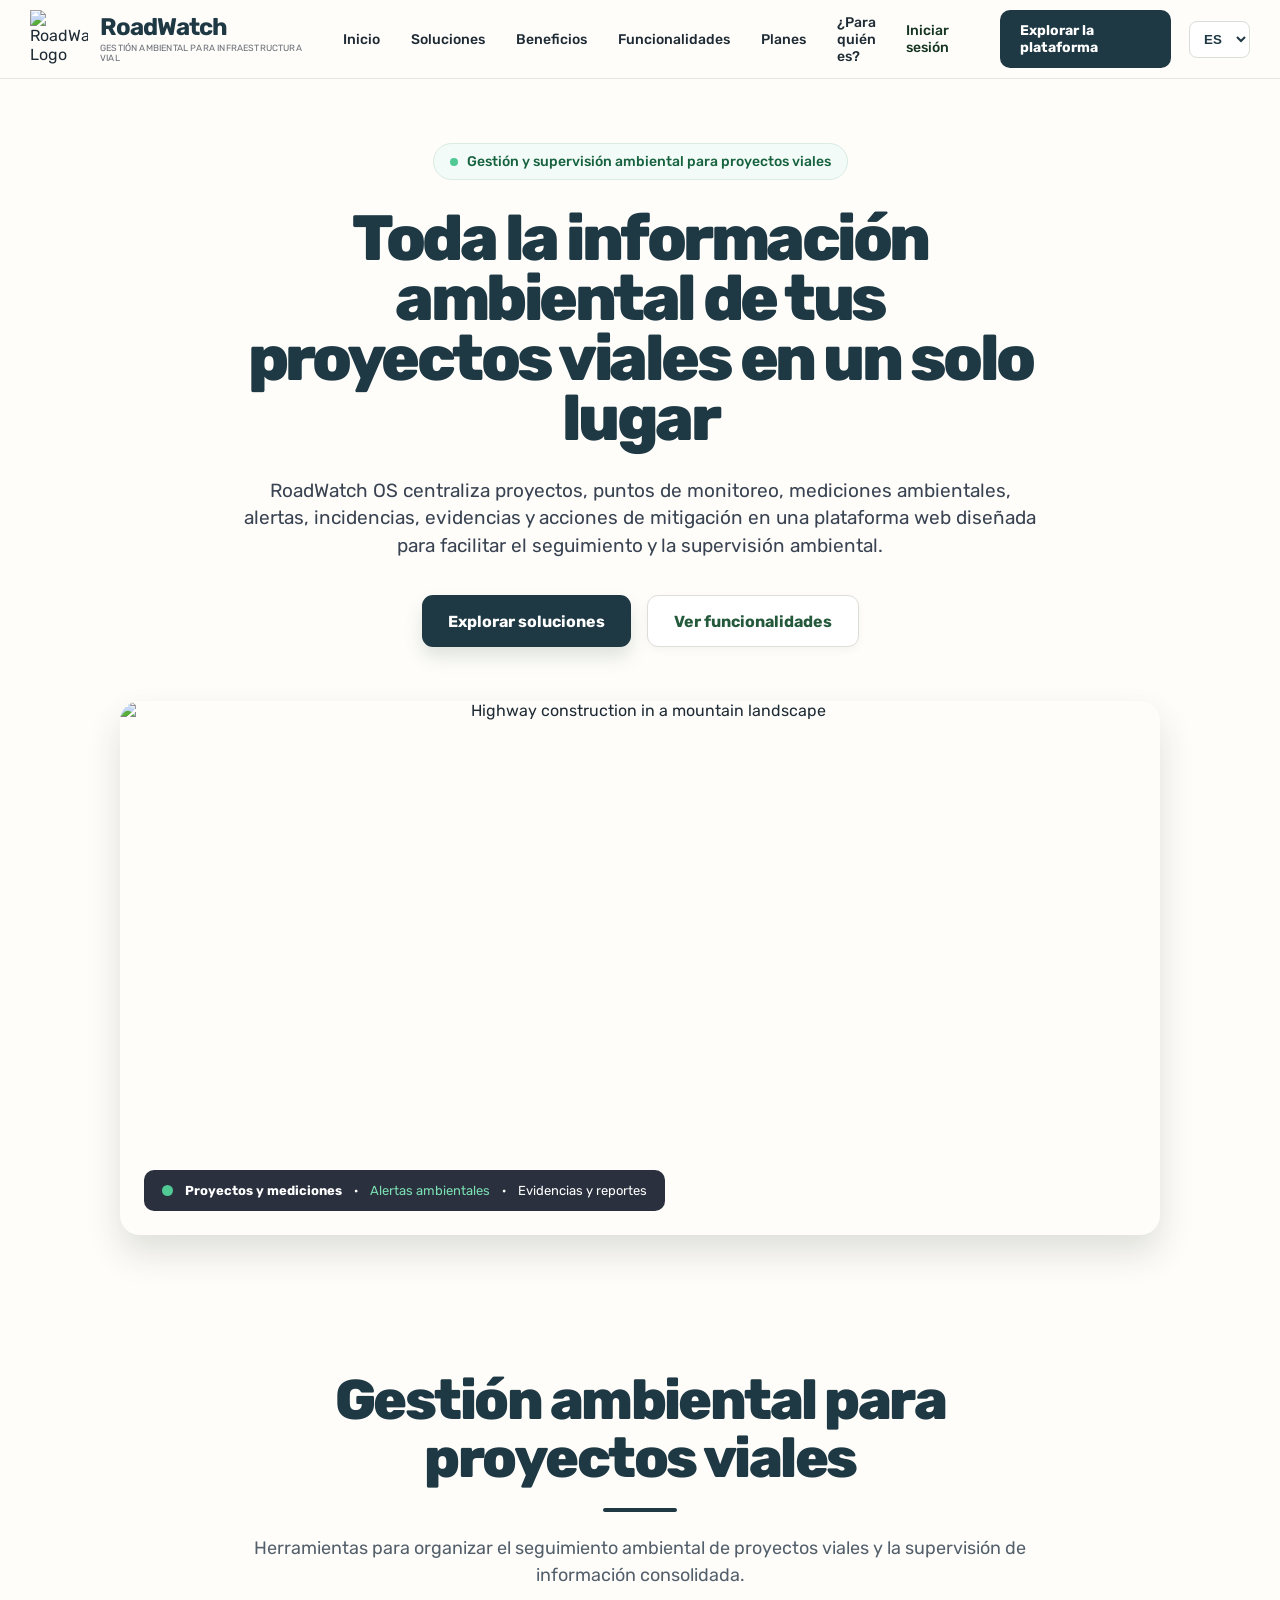
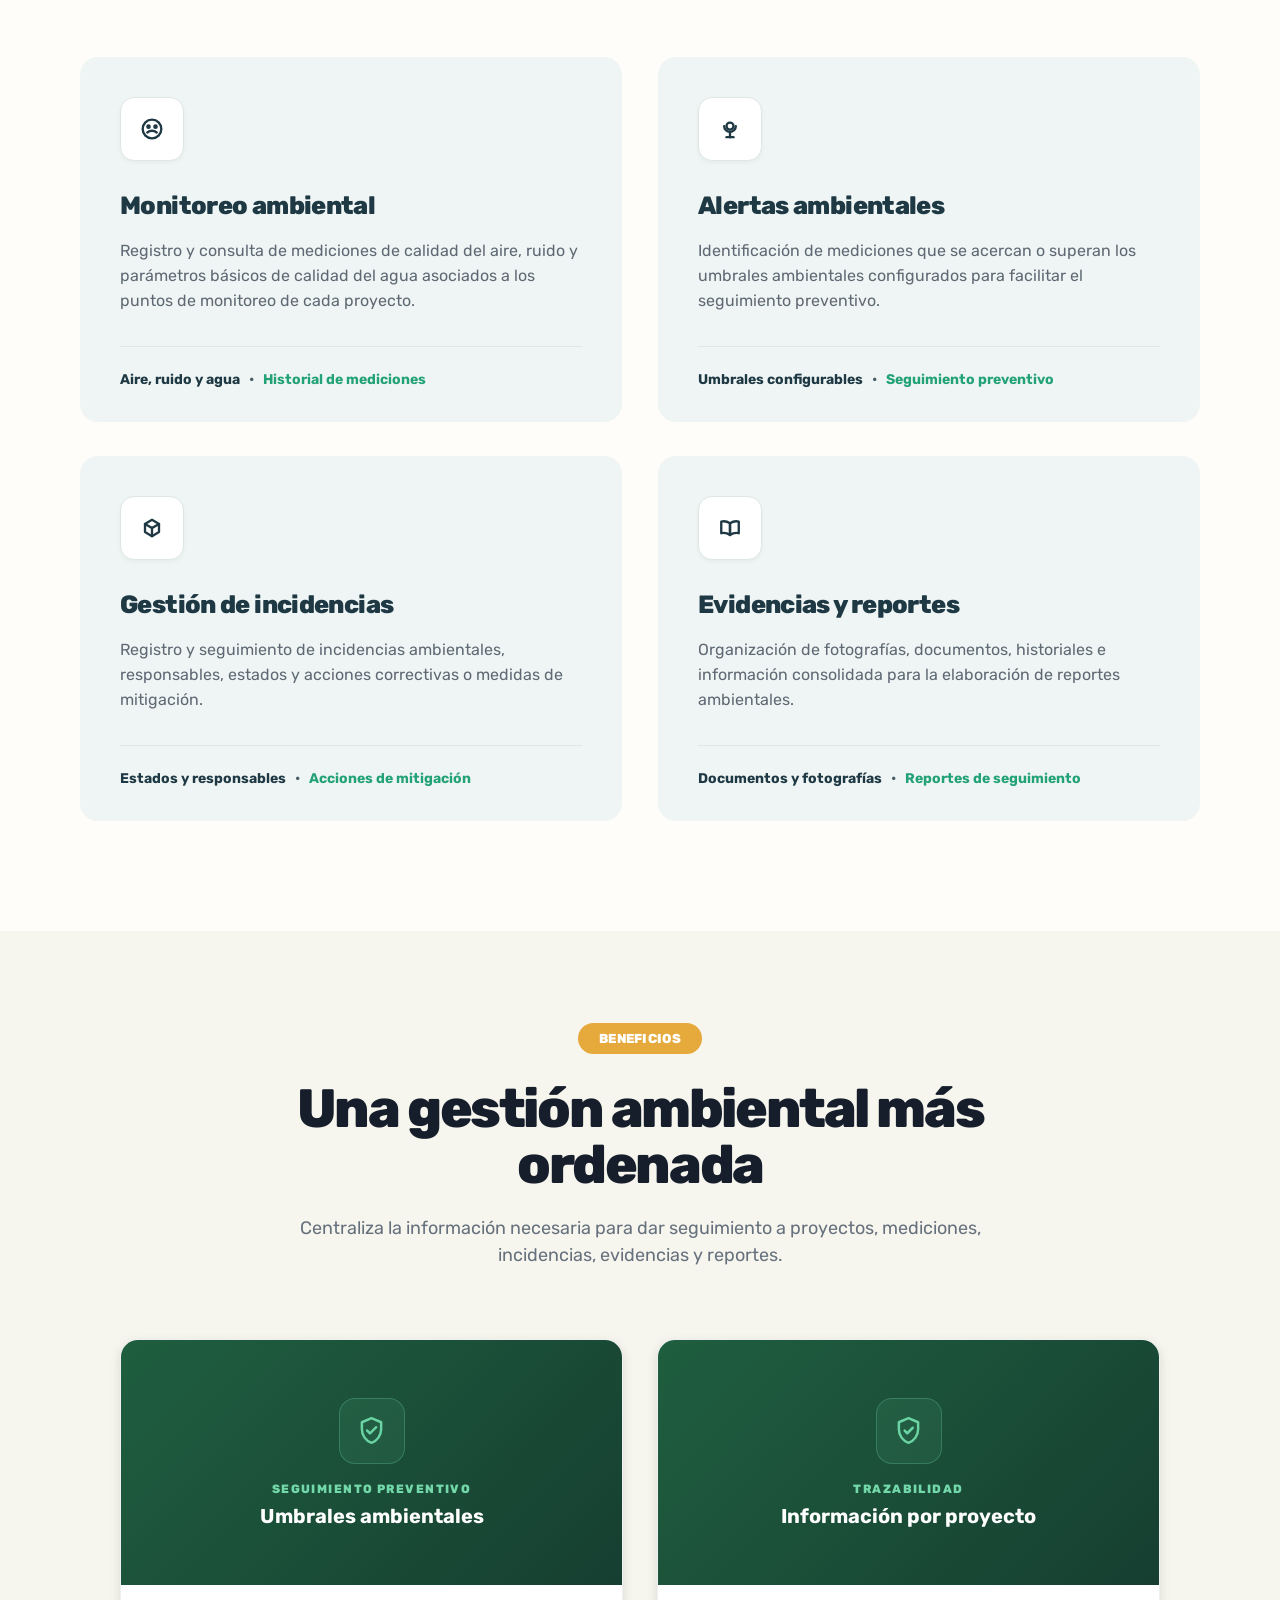
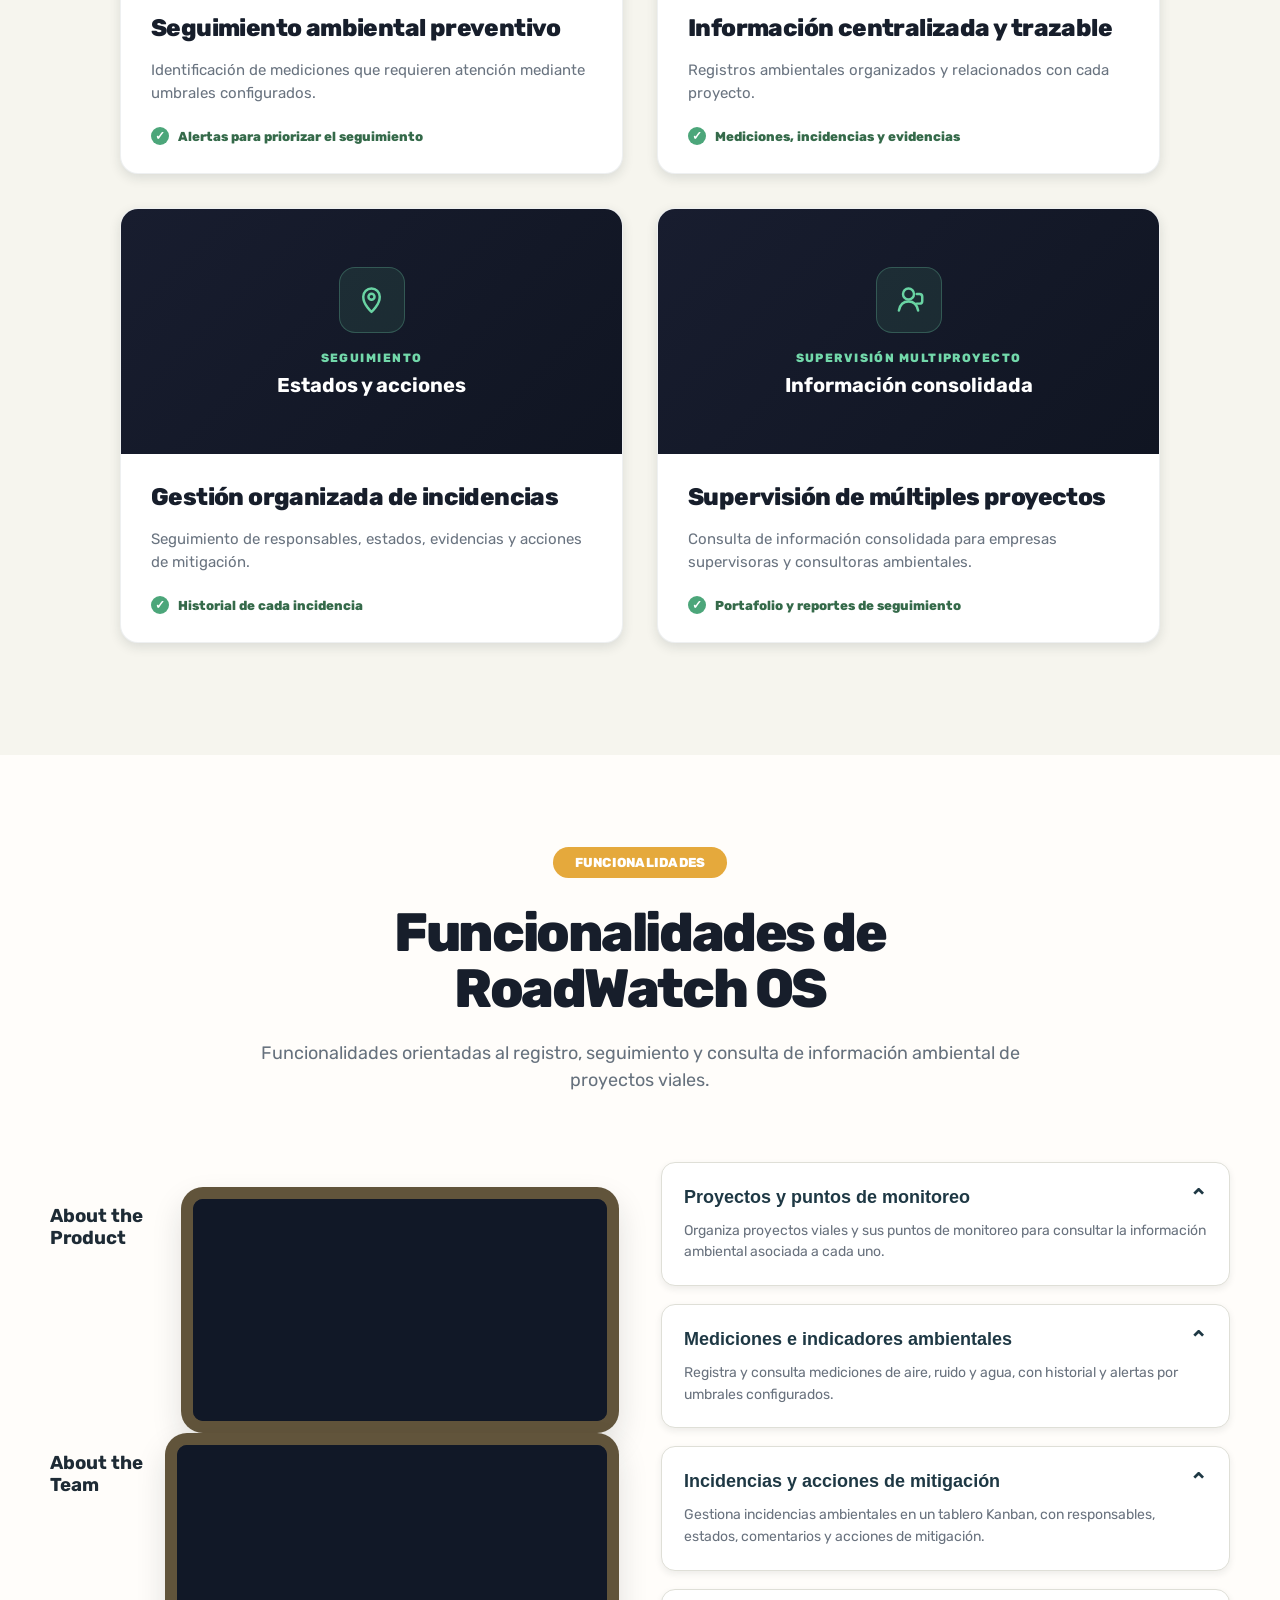
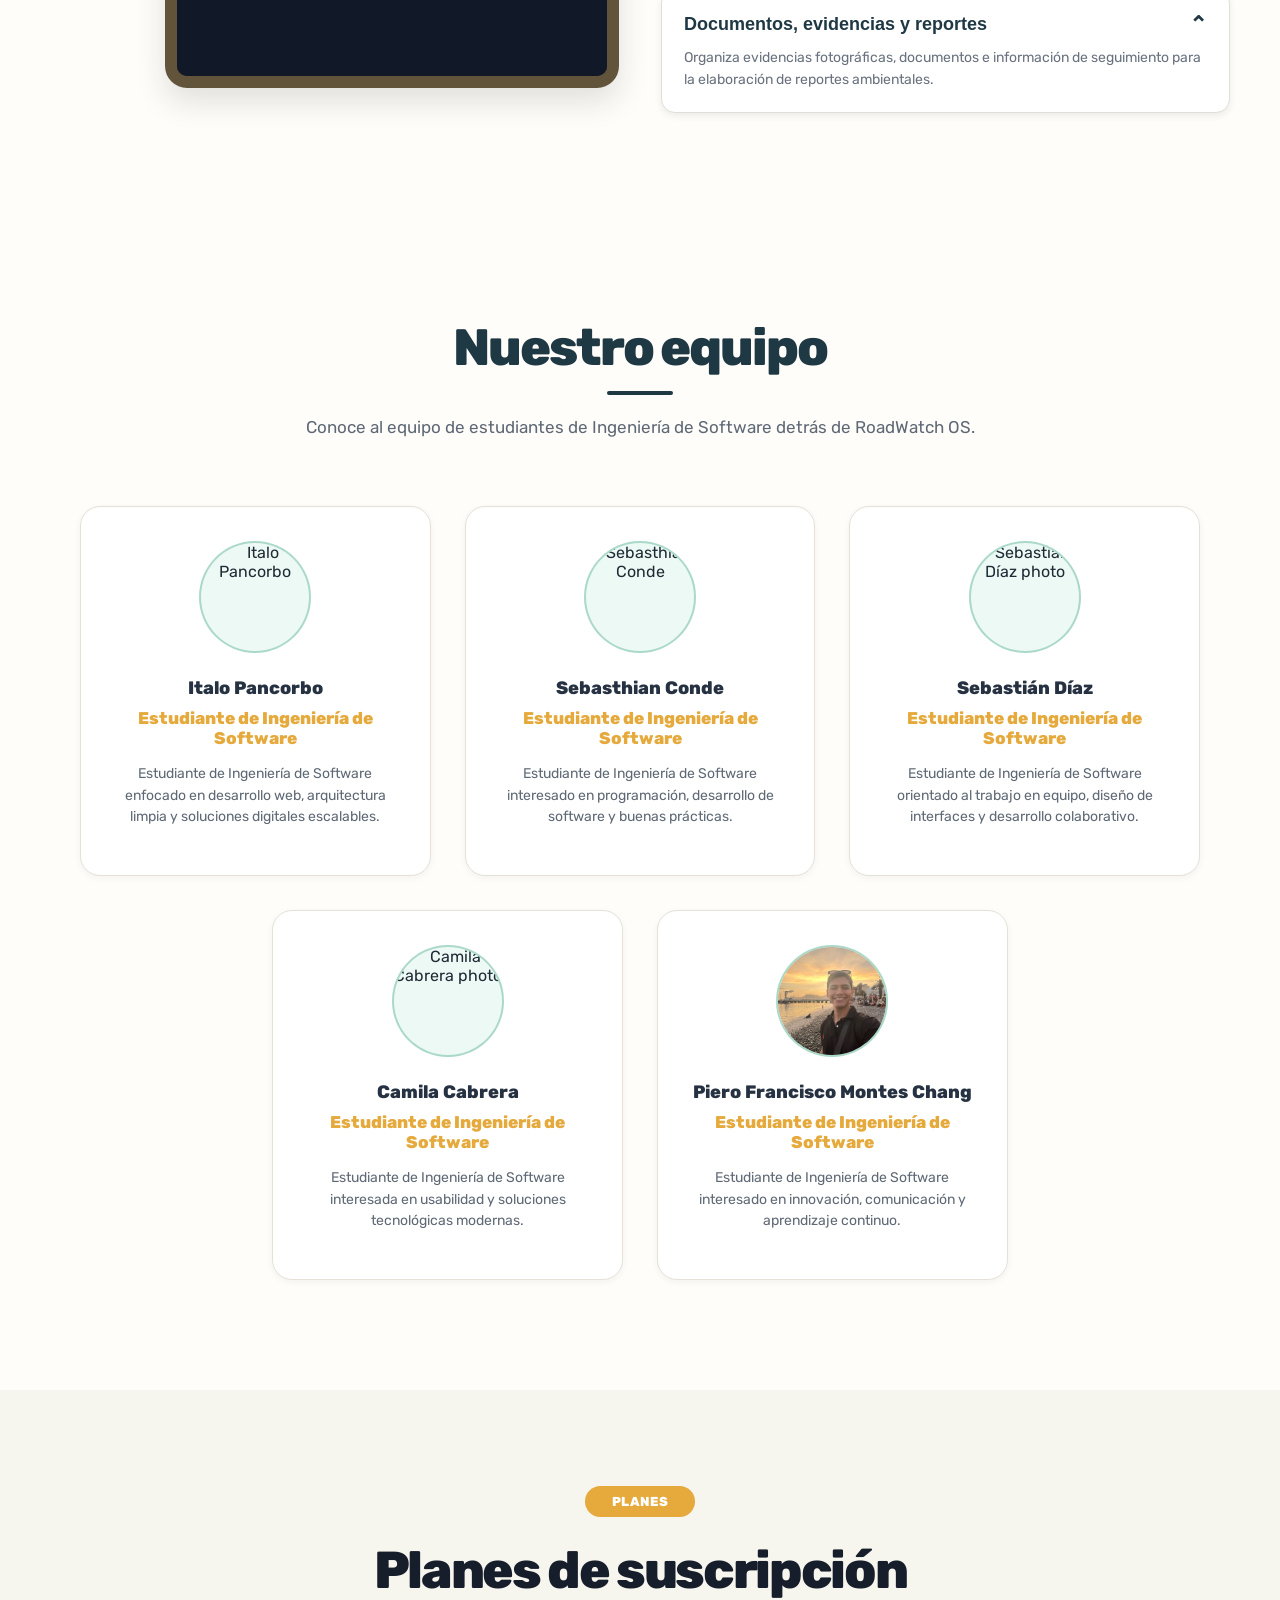
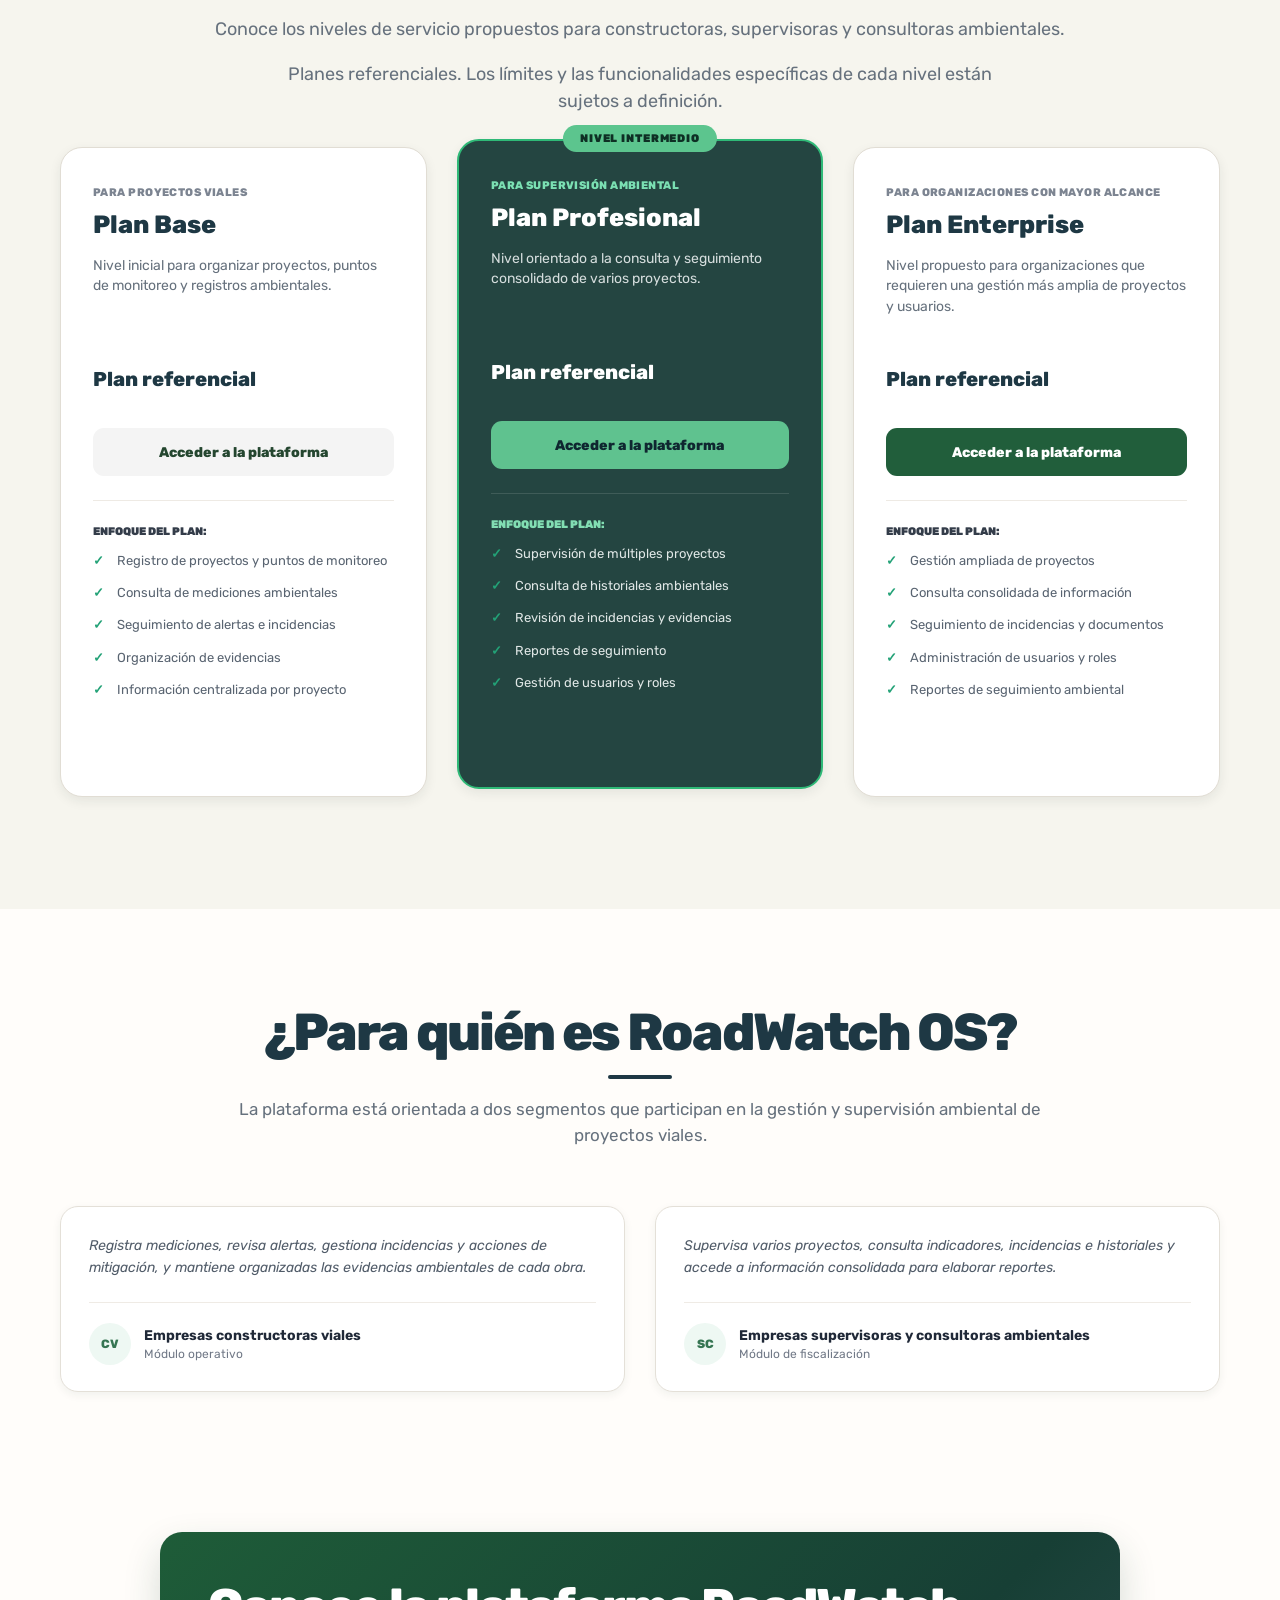
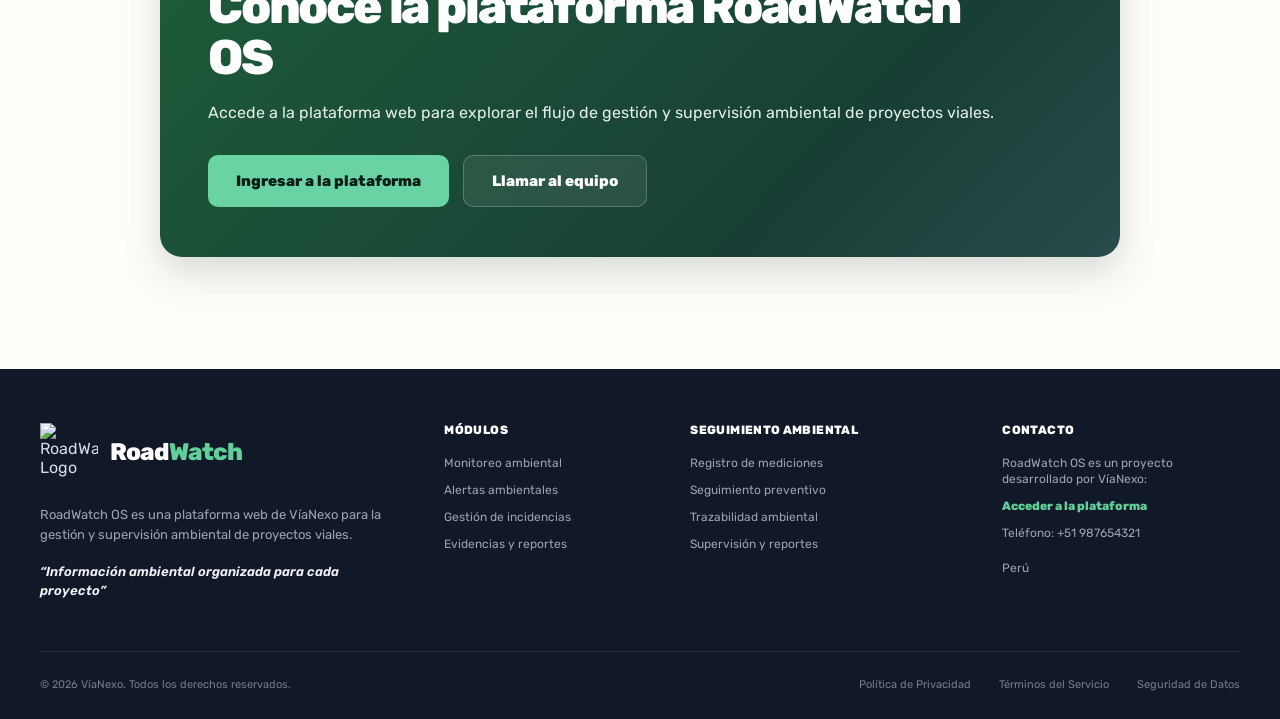
==== commit e8375b28: "Update index.html" ====
--- a/index.html
+++ b/index.html
@@ -552,48 +552,33 @@
 
       <div class="features-layout">
 
-        <div class="video-card">
-          <div class="video-frame">
-
-            <iframe
-                    id="youtubePlayer"
-                    src=""
-                    title="RoadWatch YouTube video"
-                    data-i18n-title="features.videoTitle"
-                    loading="lazy"
-                    referrerpolicy="strict-origin-when-cross-origin"
-                    allow="accelerometer; autoplay; clipboard-write; encrypted-media; gyroscope; picture-in-picture; web-share"
-                    allowfullscreen
-            >
-            </iframe>
-
-            <div class="video-placeholder" id="videoPlaceholder">
-
-              <div class="live-label">
-                <span class="live-dot"></span>
-
-                <span data-i18n="features.liveLabel">
-        Presentación de RoadWatch OS
-      </span>
-              </div>
-
-              <div class="play-button" aria-hidden="true">
-                ▶
-              </div>
-
-              <div class="video-footer">
-              <span data-i18n="features.connectivity">
-        Plataforma web · Gestión ambiental vial
-      </span>
-
-                <strong>
-                  Información ambiental centralizada
-                </strong>
-              </div>
-
-            </div>
-          </div>
-        </div>
+       <div class="videos-grid">
+  <!-- About the Product -->
+  <div class="video-card">
+    <h3>About the Product</h3>
+    <div class="video-frame has-video">
+      <iframe
+        src="https://www.youtube.com/embed/-9enNXuyJ3s"
+        title="About the Product"
+        loading="lazy"
+        allowfullscreen>
+      </iframe>
+    </div>
+  </div>
+
+  <!-- About the Team -->
+  <div class="video-card">
+    <h3>About the Team</h3>
+    <div class="video-frame has-video">
+      <iframe
+        src="https://www.youtube.com/embed/Kr4R7j8YgkA"
+        title="About the Team"
+        loading="lazy"
+        allowfullscreen>
+      </iframe>
+    </div>
+  </div>
+</div>
 
         <div class="features-accordion">
 
